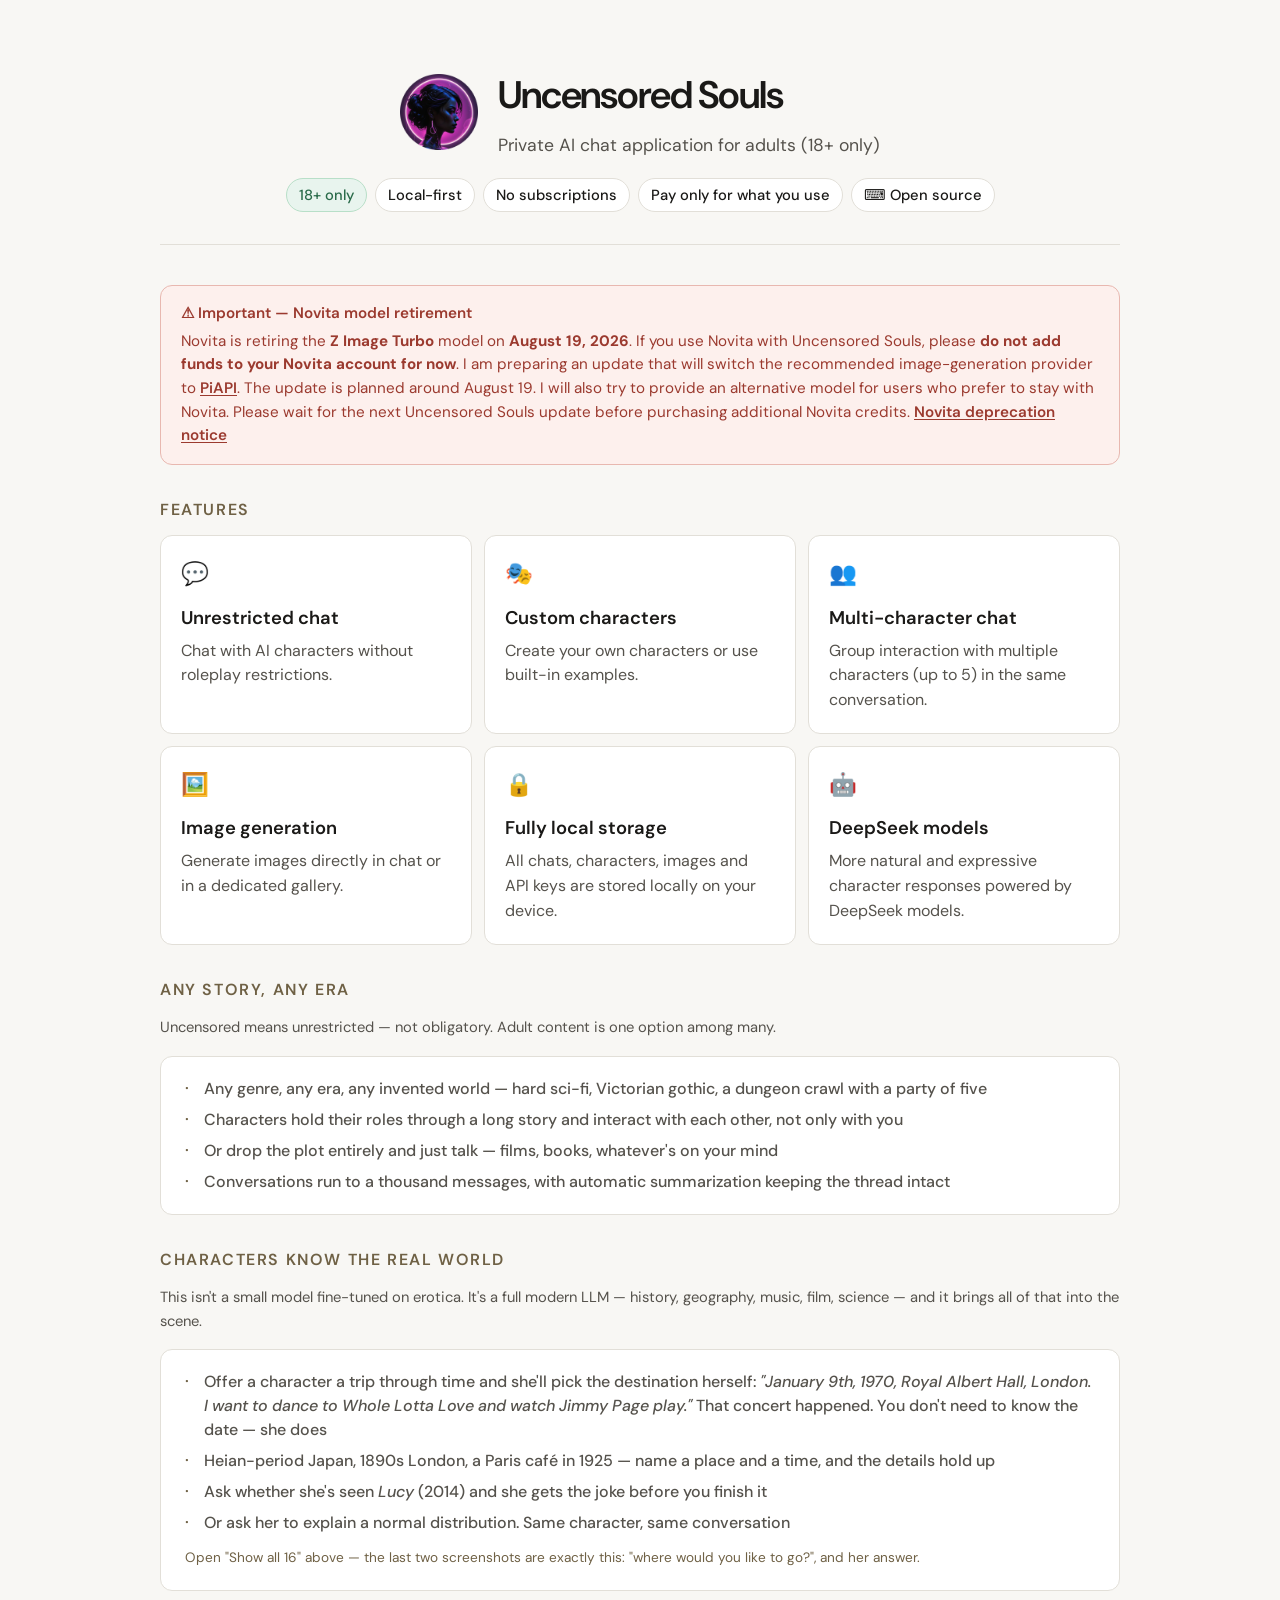
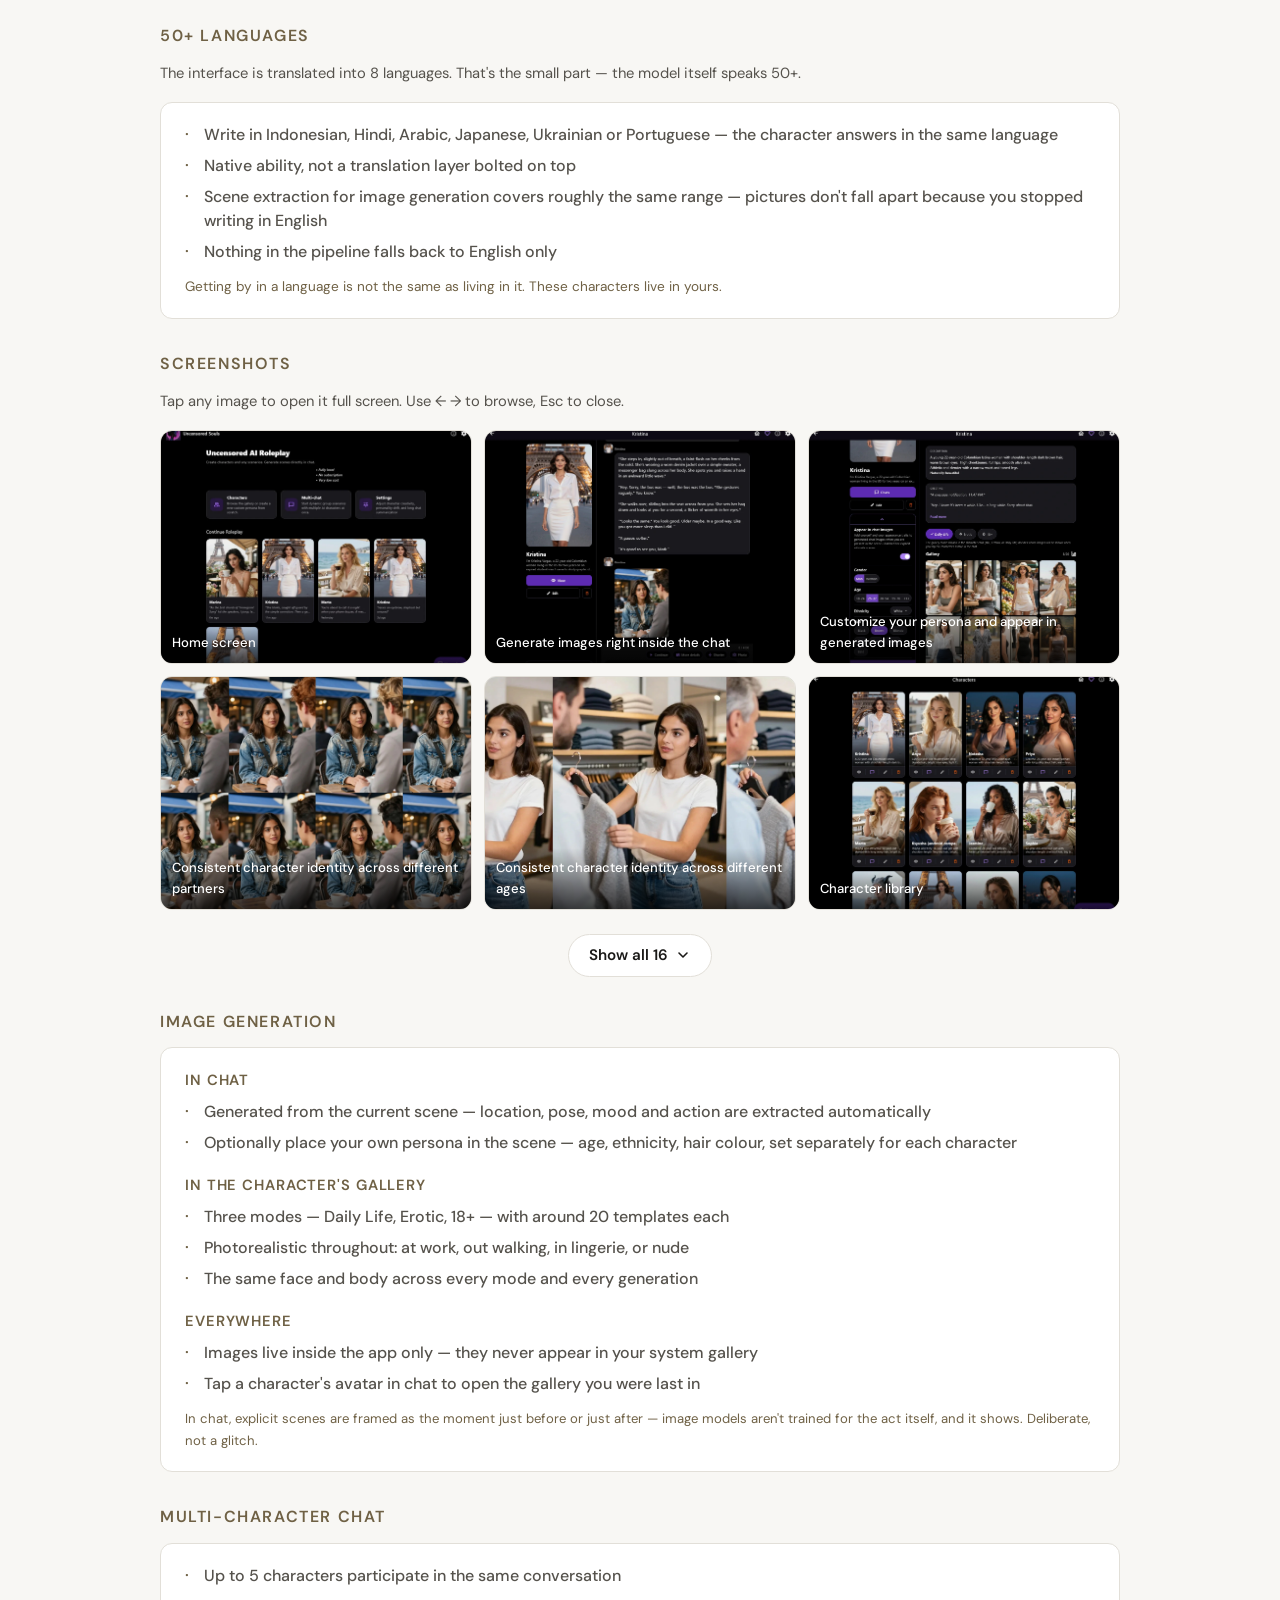
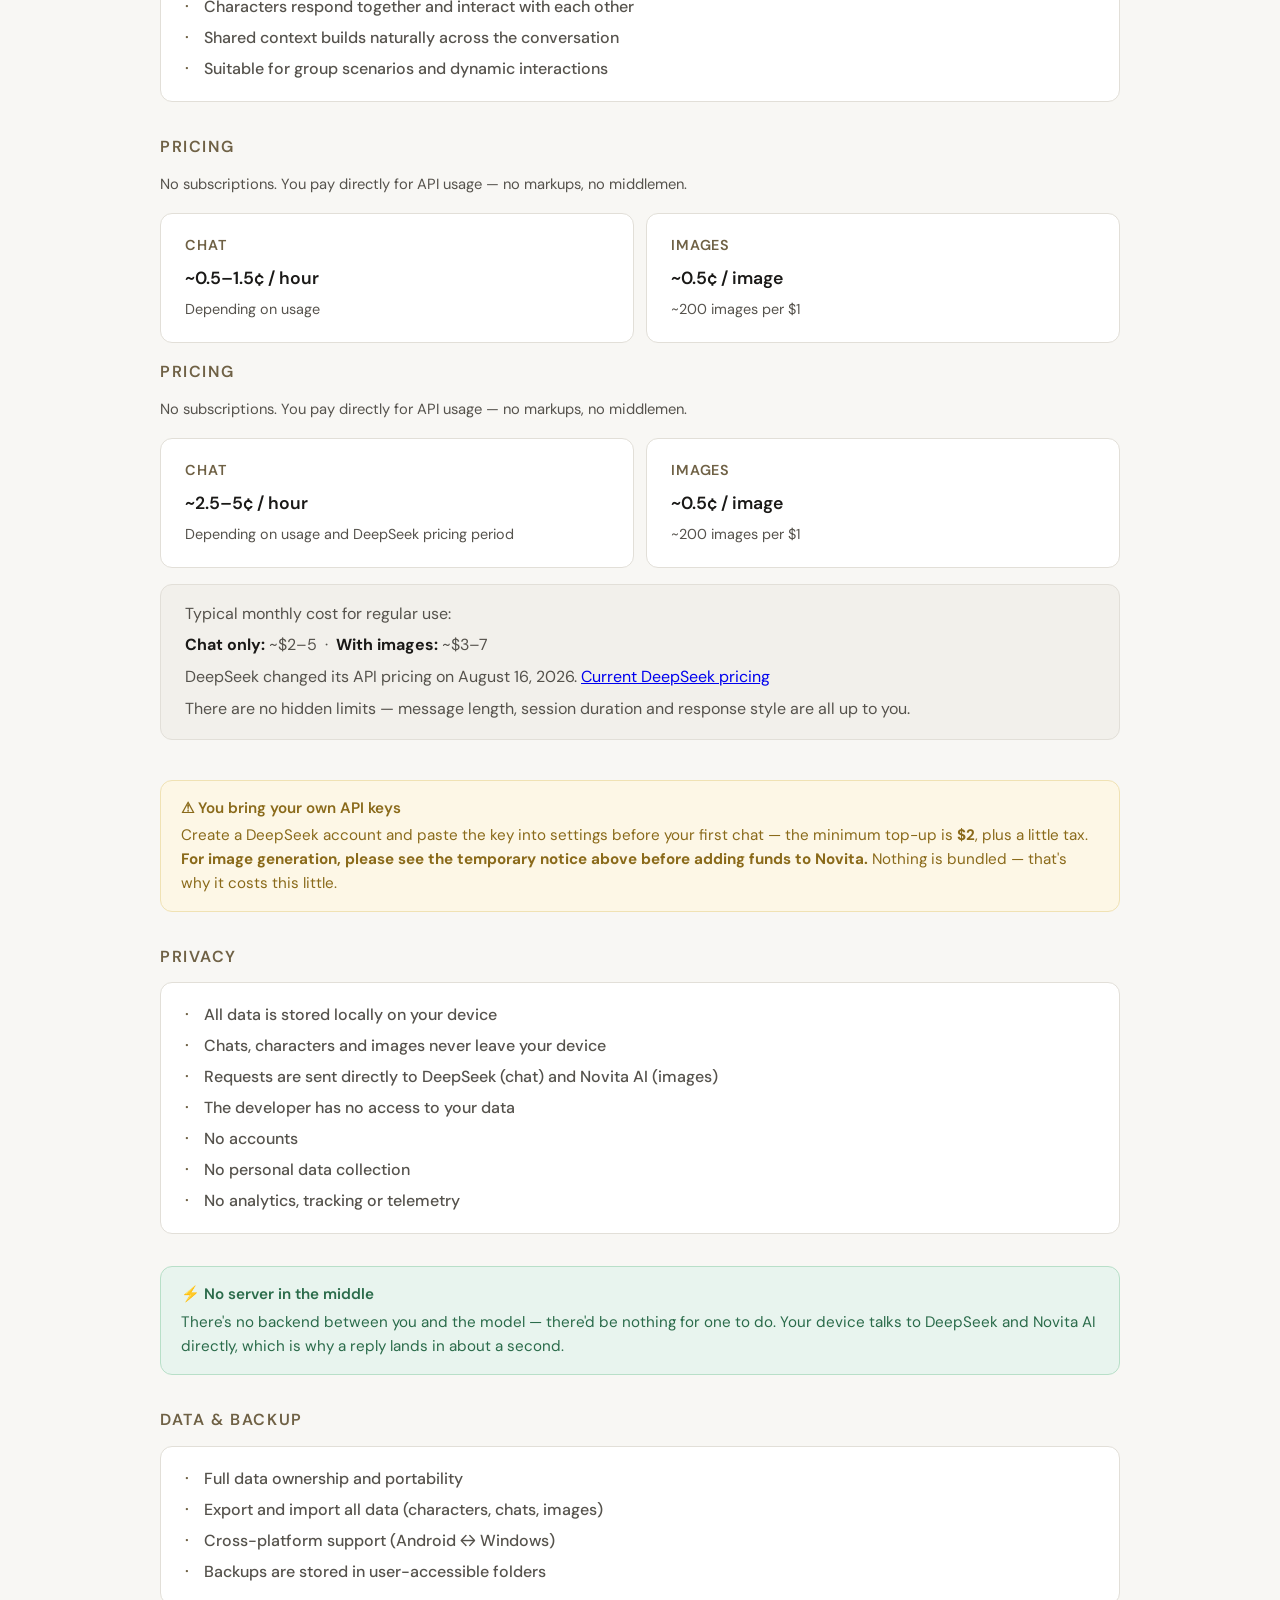
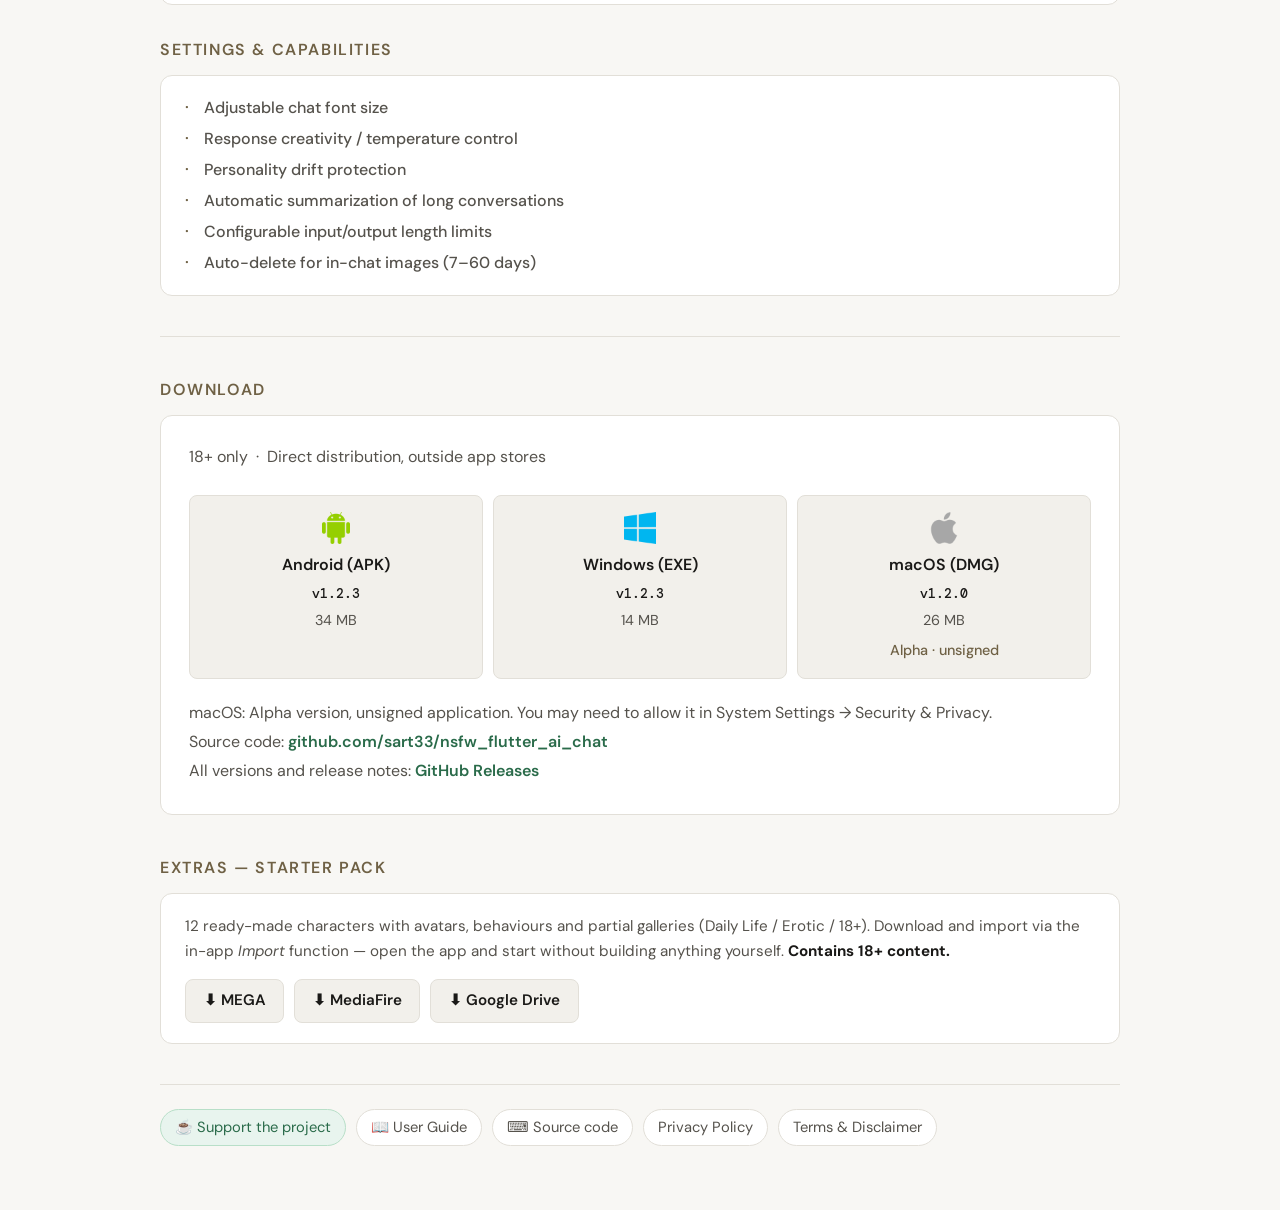
==== index.html @ 1177c97f "Revise pricing section in index.html Updated pricing information and added new pricing details for C" ====
<!DOCTYPE html>
<html lang="en">
<head>
<meta charset="UTF-8">
<meta name="viewport" content="width=device-width, initial-scale=1.0">
<title>Uncensored Souls</title>
<meta name="description" content="Private, local-first AI character chat for adults (18+). Pay only for API usage — no subscriptions.">
<!-- Link/social preview — uses the mini banner -->
<meta property="og:title" content="Uncensored Souls">
<meta name="description" content="Private, local-first AI character chat for adults (18+). Any genre, any era, 50+ languages. Pay only for API usage — no subscriptions.">
<meta property="og:description" content="Private AI character chat for adults (18+). Any genre, any era, 50+ languages. Local-first, no subscriptions — you pay only for what you use.">
<meta property="og:type" content="website">
<meta property="og:url" content="https://sart33.github.io/uncensored-souls/">
<meta property="og:image" content="https://sart33.github.io/uncensored-souls/assets/banner_mini.png">
<meta name="twitter:card" content="summary_large_image">
<meta name="twitter:image" content="https://sart33.github.io/uncensored-souls/assets/banner_mini.png">
 <!-- Favicon -->
<link rel="icon" type="image/x-icon" href="/assets/favicon.ico">
<link rel="icon" type="image/png" sizes="32x32" href="/uncensored-souls/assets/favicon-32x32.png">
<link rel="icon" type="image/png" sizes="16x16" href="/uncensored-souls/assets/favicon-16x16.png">

<!-- Для мобильных устройств -->
<link rel="apple-touch-icon" sizes="180x180" href="/assets/apple-touch-icon.png">
<link rel="icon" type="image/png" sizes="192x192" href="/uncensored-souls/assets/favicon-192x192.png">
<link rel="icon" type="image/png" sizes="512x512" href="/uncensored-souls/assets/favicon-512x512.png">

<!-- Web Manifest -->
<link rel="manifest" href="/uncensored-souls/assets/site.webmanifest">
<link rel="preconnect" href="https://fonts.googleapis.com">
<link href="https://fonts.googleapis.com/css2?family=DM+Sans:wght@400;500;600&family=DM+Mono:wght@400;500&display=swap" rel="stylesheet">
<style>
  *, *::before, *::after { box-sizing: border-box; margin: 0; padding: 0; }

  :root {
    --bg: #f8f7f4;
    --surface: #ffffff;
    --surface-alt: #f2f0eb;
    --border: #e2dfd8;
    --border-strong: #c8c4bb;
    --text: #1a1917;
    --text-muted: #55524c;
    --text-faint: #6f6145;
    --accent: #2a6b4a;
    --accent-light: #e8f4ee;
    --accent-border: #b8dfc8;
    --radius: 12px;
    --radius-sm: 8px;
    --radius-xs: 6px;
    --warn: #8a6a1a;
    --warn-light: #fdf7e6;
    --warn-border: #f0e2b4;
    --alert: #9b3a2f;
    --alert-light: #fdf0ed;
    --alert-border: #e8b8b0;
  }

  body {
    font-family: 'DM Sans', sans-serif;
    background: var(--bg);
    color: var(--text);
    line-height: 1.65;
    padding: 2rem 1rem 4rem;
    font-size: 16px;
  }

  @media (min-width: 641px) { body { font-size: 17px; } }

  .page { max-width: 960px; margin: 0 auto; }

  /* Header — logo on the left, text beside it */
.header { text-align: center; padding: 2rem 0; border-bottom: 1px solid var(--border); margin-bottom: 2.5rem; }
.header-top { display: inline-flex; align-items: center; gap: 1.25rem; text-align: left; }
.header .logo { width: 78px; height: auto; display: block; flex: 0 0 auto; }
.header h1 { font-size: 2.4rem; font-weight: 600; letter-spacing: -0.03em; margin-bottom: 0.25rem; }
.header .tagline { color: var(--text-muted); font-size: 1.1rem; margin-bottom: 0; }
.badge-row { display: flex; justify-content: center; gap: 8px; flex-wrap: wrap; margin-top: 1.1rem; }
  .badge {
    background: var(--surface);
    display: inline-flex; align-items: center; gap: 5px;
    border: 1px solid var(--border);
    border-radius: 100px; padding: 4px 12px;
    font-size: 0.92rem; font-weight: 500;
    text-decoration: none; color: inherit;
    transition: border-color 0.15s, background 0.15s, color 0.15s;
  }
  .badge.accent { border-color: var(--accent-border); background: var(--accent-light); color: var(--accent); }
  a.badge:hover { border-color: var(--accent-border); background: var(--accent-light); color: var(--accent); }

  /* Section label */
  .section-title {
    font-size: 1rem; font-weight: 600; letter-spacing: 0.1em;
    text-transform: uppercase; color: var(--text-faint); margin-bottom: 0.75rem;
  }

  .divider { border: none; border-top: 1px solid var(--border); margin: 2.5rem 0; }

  /* Feature grid */
  .feature-grid { display: grid; grid-template-columns: repeat(3, 1fr); gap: 12px; margin-bottom: 2rem; }

  .feature-card { background: var(--surface); border: 1px solid var(--border); border-radius: var(--radius); padding: 1.25rem; }
  .feature-card .icon { font-size: 1.4rem; margin-bottom: 0.6rem; display: block; }
  .feature-card h3 { font-size: 1.15rem; font-weight: 600; margin-bottom: 0.35rem; }
  .feature-card p { font-size: 1rem; color: var(--text-muted); line-height: 1.55; }

  /* ── added: Screenshot gallery (tiles) ── */
  .gallery-hint { font-size: 0.92rem; color: var(--text-muted); margin-bottom: 1rem; }
  .gallery-grid { display: grid; grid-template-columns: repeat(3, 1fr); gap: 12px; margin-bottom: 2rem; }
  .gallery-tile {
    position: relative;
    width: 100%;
    aspect-ratio: 4 / 3;
    padding: 0;
    font: inherit;
    border: 1px solid var(--border);
    border-radius: var(--radius);
    overflow: hidden;
    background: var(--surface-alt);
    cursor: pointer;
    transition: border-color 0.15s, box-shadow 0.15s;
  }
  .gallery-tile:hover { border-color: var(--accent-border); box-shadow: 0 3px 14px rgba(0,0,0,0.06); }
  .gallery-tile:focus-visible { outline: 2px solid var(--accent); outline-offset: 2px; }
  .gallery-tile img { width: 100%; height: 100%; object-fit: cover; display: block; transition: transform 0.35s ease; }
  .gallery-tile:hover img { transform: scale(1.04); }
  .gallery-tile .gt-caption {
    position: absolute; left: 0; right: 0; bottom: 0;
    padding: 0.55rem 0.7rem;
    font-size: 0.82rem; font-weight: 500; text-align: left; color: #fff;
    background: linear-gradient(to top, rgba(0,0,0,0.72), rgba(0,0,0,0));
    pointer-events: none;
  }
  /* Hidden tiles (beyond the first 6, until expanded) */
  .gallery-tile.gt-hidden { display: none; }
  /* Placeholder shown until you drop a real file in (or if a file is missing) */
  .gallery-tile.gt-missing { border-style: dashed; }

  /* Show more / show less */
  .gallery-more { display: flex; justify-content: center; margin: -0.5rem 0 2rem; }
  .gallery-more button {
    display: inline-flex; align-items: center; gap: 7px;
    background: var(--surface); border: 1px solid var(--border);
    border-radius: 100px; padding: 0.5rem 1.25rem;
    font: inherit; font-size: 0.95rem; font-weight: 600; color: var(--text);
    cursor: pointer; transition: border-color 0.15s, background 0.15s, color 0.15s;
  }
  .gallery-more button:hover { border-color: var(--accent-border); background: var(--accent-light); color: var(--accent); }
  .gallery-more button:focus-visible { outline: 2px solid var(--accent); outline-offset: 2px; }
  .gallery-more .chev { width: 16px; height: 16px; display: block; transition: transform 0.2s; }
  .gallery-more button[aria-expanded="true"] .chev { transform: rotate(180deg); }
  .gallery-tile .gt-fallback {
    position: absolute; inset: 0;
    display: none;
    flex-direction: column; align-items: center; justify-content: center;
    gap: 0.4rem; padding: 1rem; text-align: center;
  }
  .gallery-tile .gt-f-icon { font-size: 1.6rem; opacity: 0.45; }
  .gallery-tile .gt-f-name { font-family: 'DM Mono', monospace; font-size: 0.78rem; color: var(--text-faint); word-break: break-all; }

  /* ── added: Lightbox (full-screen popup) ── */
  .lightbox {
    position: fixed; inset: 0; z-index: 1000;
    display: none; align-items: center; justify-content: center;
    background: rgba(20,19,17,0.93);
    padding: 2.5rem 1rem;
  }
  .lightbox.open { display: flex; }
  .lightbox-figure { margin: 0; max-width: 100vw; max-height: 100%; display: flex; flex-direction: column; align-items: center; gap: 0.5rem; }
  .lightbox-img { max-width: 100%; max-height: calc(100vh - 5.4rem); object-fit: contain; border-radius: var(--radius-sm); background: #000; }
  .lightbox-caption { color: rgba(255,255,255,0.92); font-size: 1.05rem; font-weight: 500; text-align: center; max-width: 62ch; padding: 0 0.5rem; }
  .lb-btn {
   position: absolute;
   background: none;
   border: none;
   color: #ffffffa3;
   ff8c;
   width: 34px;
   height: 34px;
   border-radius: 50%;
   font-size: 2.3rem;
   line-height: 1;
   cursor: pointer;
   display: flex;
   align-items: center;
   justify-content: center;
   transition: background 0.15s;
  }
  .lb-btn:hover { color: #fff }
  .lb-btn:focus-visible { color: #fff  }
  .lb-close { top: 1rem; right: 1rem; }
  .lb-prev { left: 1rem; top: 50%; transform: translateY(-50%); }
  .lb-next { right: 1rem; top: 50%; transform: translateY(-50%); }
  .lb-counter { position: absolute; top: 1.35rem; left: 1.35rem; color: rgba(255,255,255,0.7); font-family: 'DM Mono', monospace; font-size: 0.85rem; }

  .lb-close { top: 1rem; right: 1rem; }
  .lb-prev { left: 1rem; top: 50%; transform: translateY(-50%); }
  .lb-next { right: 1rem; top: 50%; transform: translateY(-50%); }
  .lb-counter { position: absolute; top: 1.35rem; left: 1.35rem; color: rgba(255,255,255,0.7); font-family: 'DM Mono', monospace; font-size: 0.85rem; }

  /* Pricing */
  .pricing-grid { display: grid; grid-template-columns: repeat(2, 1fr); gap: 12px; margin-bottom: 1rem; }

  .pricing-card { background: var(--surface); border: 1px solid var(--border); border-radius: var(--radius); padding: 1.25rem 1.5rem; }
  .pricing-card .price-label { font-size: 0.9rem; font-weight: 600; letter-spacing: 0.06em; text-transform: uppercase; color: var(--text-faint); margin-bottom: 0.4rem; }
  .pricing-card .price-value { font-size: 1.1rem; font-weight: 600; margin-bottom: 0.35rem; }
  .pricing-card .price-note { font-size: 0.9rem; color: var(--text-muted); }

  .pricing-summary { background: var(--surface-alt); border: 1px solid var(--border); border-radius: var(--radius); padding: 1rem 1.5rem; margin-bottom: 2.5rem; }
  .pricing-summary p { font-size: 1rem; color: var(--text-muted); margin-bottom: 4px; }
  .pricing-summary p:last-child { margin-bottom: 0; }
  .pricing-summary strong { color: var(--text); }

  /* Info cards */
  .info-card { background: var(--surface); border: 1px solid var(--border); border-radius: var(--radius); padding: 1.25rem 1.5rem; margin-bottom: 2rem; }
  .info-list { list-style: none; display: flex; flex-direction: column; gap: 7px; }
  .info-list li { font-size: 1rem; color: var(--text-muted); padding-left: 1.2rem; position: relative; line-height: 1.5; font-weight: 500; }
  .info-list li::before { content: '·'; position: absolute; left: 0; color: var(--text-faint); font-size: 1.1rem; line-height: 1.35; }

  /* ── added: Starter Pack download pills ── */
  .pack-links { display: flex; gap: 10px; flex-wrap: wrap; }
  .pack-btn {
    display: inline-flex; align-items: center; gap: 6px;
    background: var(--surface-alt); border: 1px solid var(--border);
    border-radius: var(--radius-sm); padding: 0.55rem 1.1rem;
    font-size: 0.95rem; font-weight: 600; text-decoration: none; color: var(--text);
    transition: border-color 0.15s, background 0.15s, color 0.15s;
  }
  .pack-btn:hover { border-color: var(--accent-border); background: var(--accent-light); color: var(--accent); }

  /* Download */
  .download-section { background: var(--surface); border: 1px solid var(--border); border-radius: var(--radius); padding: 1.75rem; margin-bottom: 1rem; }
  .download-title { font-size: 1.2rem; font-weight: 600; margin-bottom: 0.25rem; }
  .download-sub { font-size: 1rem; color: var(--text-muted); margin-bottom: 1.5rem; }

  .download-buttons { display: grid; grid-template-columns: repeat(3, 1fr); gap: 10px; margin-bottom: 1.25rem; }

  .dl-btn {
    display: flex; flex-direction: column; align-items: center; text-align: center;
    padding: 1rem 0.75rem; background: var(--surface-alt); border: 1px solid var(--border);
    border-radius: var(--radius-sm); text-decoration: none; color: var(--text);
    transition: border-color 0.15s, background 0.15s; gap: 4px;
  }
  .dl-btn:hover { border-color: var(--accent-border); background: var(--accent-light); }
  .dl-btn .dl-icon { width: 2rem; margin-bottom: 4px; }
  .dl-btn .dl-platform { font-size: 1rem; font-weight: 600; }
  .dl-btn .dl-size { font-size: 0.9rem; color: var(--text-muted); }
  .dl-btn .dl-note { font-size: 0.9rem; color: var(--text-faint); margin-top: 2px; font-weight: 500; }
  .dl-btn .dl-version { font-size: 0.82rem; font-family: 'DM Mono', monospace; font-weight: 500; color: var(--text); margin-top: 1px; }

  .download-meta { font-size: 1rem; color: var(--text-muted); line-height: 1.8; }
  .download-meta a { color: var(--accent); text-decoration: none; font-weight: 600; }
  .download-meta a:hover { text-decoration: underline; }

  /* Footer */
  .footer-links { display: flex; gap: 10px; flex-wrap: wrap; margin-top: 2.5rem; padding-top: 1.5rem; border-top: 1px solid var(--border); }
  .footer-pill {
    display: inline-flex; align-items: center; gap: 5px;
    background: var(--surface); border: 1px solid var(--border);
    border-radius: 100px; padding: 5px 14px; font-size: 0.92rem;
    text-decoration: none; color: var(--text-muted); transition: border-color 0.15s, color 0.15s;
  }
  .footer-pill:hover { border-color: var(--border-strong); color: var(--text); }
  .footer-pill.primary { border-color: var(--accent-border); background: var(--accent-light); color: var(--accent); }
  /* ── added: sub-headings inside info cards ── */
  .info-card h4 {
    font-size: 0.92rem; font-weight: 600; letter-spacing: 0.06em;
    text-transform: uppercase; color: var(--text-faint);
    margin-bottom: 0.5rem;
  }
  .info-card .info-list + h4 { margin-top: 1.1rem; }
  /* ── 640px and below: mobile/tablet sizes, 2-col grids ── */
  @media (max-width: 640px) {
    .header { padding: 0.5rem 0 1.75rem; }
.header-top { flex-direction: column; gap: 0.6rem; text-align: center; }
.header .logo { width: 58px; }
.header h1 { font-size: 1.9rem; }
.header .tagline { font-size: 0.9rem; margin-bottom: 0; }
.badge-row { margin-top: 0.9rem; }
    .section-title { font-size: 0.8rem; }
    .feature-grid { grid-template-columns: repeat(2, 1fr); }
    .feature-card h3 { font-size: 0.92rem; }
    .feature-card p { font-size: 0.82rem; line-height: 1.55; }
    .gallery-grid { grid-template-columns: repeat(2, 1fr); }
    .gallery-hint { font-size: 0.82rem; }
    .lb-prev { left: 0.4rem; }
    .lb-next { right: 0.4rem; }
    .lb-btn { width: 28px; height: 28px; font-size: 1.3rem; }
    .pricing-grid { grid-template-columns: repeat(2, 1fr); }
    .pricing-card { padding: 1.1rem; }
    .pricing-summary { padding: 1.1rem; }
    .pricing-summary p { font-size: 0.87rem; }
    .info-card { padding: 1.1rem; }
    .info-card h4 { font-size: 0.75rem; }
    .info-list li { font-size: 0.85rem; padding-left: 0.7rem; }
    .pack-btn { font-size: 0.85rem; padding: 0.5rem 0.9rem; }
    .download-section { padding: 1.1rem; }
    .download-title { font-size: 1.1rem; }
    .download-sub { font-size: 0.85rem; }
    .download-buttons { grid-template-columns: repeat(3, 1fr); gap: 1.1rem; }
    .dl-btn .dl-platform { font-size: 0.88rem; }
    .dl-btn .dl-size { font-size: 0.75rem; }
    .dl-btn .dl-note { font-size: 0.7rem; }
    .dl-btn .dl-version { font-size: 0.68rem; }
    .download-meta { font-size: 0.8rem; }
    .footer-pill { font-size: 0.68rem; }
    .pricing-card .price-value { font-size: 0.9rem; }
    .pricing-card .price-label { font-size: 0.72rem; }
    .pricing-card .price-note { font-size: 0.8rem; }
  }

  /* ── 480px and below: single column everything ── */
  @media (max-width: 480px) {
    .feature-grid { grid-template-columns: 1fr; }
    .gallery-grid { grid-template-columns: 1fr; }
    .pricing-grid { grid-template-columns: 1fr; }
    .download-buttons { grid-template-columns: 1fr; }
  }

  /* ── respect reduced motion ── */
  @media (prefers-reduced-motion: reduce) {
    .gallery-tile, .gallery-tile img, .lb-btn, .dl-btn, .footer-pill, .pack-btn, .badge { transition: none !important; }
    .gallery-tile:hover img { transform: none; }
  }
 /* ── added: callouts ── */
  .callout {
    border: 1px solid; border-radius: var(--radius);
    padding: 1rem 1.25rem; margin-bottom: 2rem;
    font-size: 0.95rem; line-height: 1.55;
  }
  .callout .callout-title { font-weight: 600; margin-bottom: 0.25rem; }
  .callout p { margin: 0; }
  .callout.green { background: var(--accent-light); border-color: var(--accent-border); color: var(--accent); }
  .callout.amber { background: var(--warn-light); border-color: var(--warn-border); color: var(--warn); }
  .callout strong { color: inherit; }
 .callout.red {
  background: var(--alert-light);
  border-color: var(--alert-border);
  color: var(--alert);
}

.callout.red a {
  color: inherit;
  font-weight: 600;
  text-decoration: underline;
  text-underline-offset: 2px;
}
  @media (max-width: 640px) {
    .callout { padding: 0.9rem 1rem; font-size: 0.85rem; }
  }
</style>
</head>
<body>
<div class="page">

  <div class="header">
  <div class="header-top">
    <img class="logo" src="assets/logo.png" alt="Uncensored Souls logo">
    <div class="header-text">
      <h1>Uncensored Souls</h1>
      <p class="tagline">Private AI chat application for adults (18+ only)</p>
    </div>
  </div>
  <div class="badge-row">
    <span class="badge accent">18+ only</span>
    <span class="badge">Local-first</span>
    <span class="badge">No subscriptions</span>
    <span class="badge">Pay only for what you use</span>
    <a class="badge" href="https://github.com/sart33/nsfw_flutter_ai_chat">⌨ Open source</a>
  </div>
</div>

<div class="callout red">
  <div class="callout-title">⚠ Important — Novita model retirement</div>
  <p>
    Novita is retiring the <strong>Z Image Turbo</strong> model on
    <strong>August 19, 2026</strong>.
    If you use Novita with Uncensored Souls, please <strong>do not add funds
    to your Novita account for now</strong>.
    I am preparing an update that will switch the recommended
    image-generation provider to
    <a href="https://piapi.ai/" target="_blank" rel="noopener noreferrer">PiAPI</a>.
    The update is planned around August 19. I will also try to provide an
    alternative model for users who prefer to stay with Novita.
    Please wait for the next Uncensored Souls update before purchasing
    additional Novita credits.
    <a href="https://novita.ai/docs/changelog/03-08-26"
       target="_blank" rel="noopener noreferrer">Novita deprecation notice</a>
  </p>
</div>
  <div class="section-title">Features</div>
  <div class="feature-grid">
    <div class="feature-card">
      <span class="icon">💬</span>
      <h3>Unrestricted chat</h3>
      <p>Chat with AI characters without roleplay restrictions.</p>
    </div>
    <div class="feature-card">
      <span class="icon">🎭</span>
      <h3>Custom characters</h3>
      <p>Create your own characters or use built-in examples.</p>
    </div>
    <div class="feature-card">
      <span class="icon">👥</span>
      <h3>Multi-character chat</h3>
      <p>Group interaction with multiple characters (up to 5) in the same conversation.</p>
    </div>
    <div class="feature-card">
      <span class="icon">🖼️</span>
      <h3>Image generation</h3>
      <p>Generate images directly in chat or in a dedicated gallery.</p>
    </div>
    <div class="feature-card">
      <span class="icon">🔒</span>
      <h3>Fully local storage</h3>
      <p>All chats, characters, images and API keys are stored locally on your device.</p>
    </div>
    <div class="feature-card">
      <span class="icon">🤖</span>
      <h3>DeepSeek models</h3>
      <p>More natural and expressive character responses powered by DeepSeek models.</p>
    </div>
  </div>
<div class="section-title">Any Story, Any Era</div>
  <p style="font-size:0.92rem;color:var(--text-muted);margin-bottom:1rem;">Uncensored means unrestricted — not obligatory. Adult content is one option among many.</p>
  <div class="info-card">
    <ul class="info-list">
      <li>Any genre, any era, any invented world — hard sci-fi, Victorian gothic, a dungeon crawl with a party of five</li>
      <li>Characters hold their roles through a long story and interact with each other, not only with you</li>
      <li>Or drop the plot entirely and just talk — films, books, whatever's on your mind</li>
      <li>Conversations run to a thousand messages, with automatic summarization keeping the thread intact</li>
    </ul>
  </div>

 <div class="section-title" style="margin-top:1.5rem;">Characters Know the Real World</div>
  <p style="font-size:0.92rem;color:var(--text-muted);margin-bottom:1rem;">This isn't a small model fine-tuned on erotica. It's a full modern LLM — history, geography, music, film, science — and it brings all of that into the scene.</p>
  <div class="info-card">
    <ul class="info-list">
      <li>Offer a character a trip through time and she'll pick the destination herself: <em>"January 9th, 1970, Royal Albert Hall, London. I want to dance to Whole Lotta Love and watch Jimmy Page play."</em> That concert happened. You don't need to know the date — she does</li>
      <li>Heian-period Japan, 1890s London, a Paris café in 1925 — name a place and a time, and the details hold up</li>
      <li>Ask whether she's seen <em>Lucy</em> (2014) and she gets the joke before you finish it</li>
      <li>Or ask her to explain a normal distribution. Same character, same conversation</li>
    </ul>
        <p style="font-size:0.85rem;color:var(--text-faint);margin-top:0.75rem;">Open "Show all 16" above — the last two screenshots are exactly this: "where would you like to go?", and her answer.</p>
  </div>
 <div class="section-title" style="margin-top:1.5rem;">50+ Languages</div>
  <p style="font-size:0.92rem;color:var(--text-muted);margin-bottom:1rem;">The interface is translated into 8 languages. That's the small part — the model itself speaks 50+.</p>
  <div class="info-card">
    <ul class="info-list">
      <li>Write in Indonesian, Hindi, Arabic, Japanese, Ukrainian or Portuguese — the character answers in the same language</li>
      <li>Native ability, not a translation layer bolted on top</li>
      <li>Scene extraction for image generation covers roughly the same range — pictures don't fall apart because you stopped writing in English</li>
      <li>Nothing in the pipeline falls back to English only</li>
    </ul>
    <p style="font-size:0.85rem;color:var(--text-faint);margin-top:0.75rem;">Getting by in a language is not the same as living in it. These characters live in yours.</p>
  </div>
  <!-- ── added: Screenshot gallery ── -->
  <div class="section-title">Screenshots</div>
  <p class="gallery-hint">Tap any image to open it full screen. Use ← → to browse, Esc to close.</p>
  <div class="gallery-grid" id="galleryGrid"></div>
  <div class="gallery-more" id="galleryMore" hidden>
    <button type="button" id="galleryToggle" aria-expanded="false" aria-controls="galleryGrid">
      <span class="more-label"></span><svg class="chev" width="16" height="16" viewBox="0 0 24 24" fill="none" aria-hidden="true"><path d="M6 9l6 6 6-6" stroke="currentColor" stroke-width="2.4" stroke-linecap="round" stroke-linejoin="round"/></svg>
    </button>
  </div>

  <div class="section-title">Image Generation</div>
  <div class="info-card">
    <h4>In chat</h4>
    <ul class="info-list">
      <li>Generated from the current scene — location, pose, mood and action are extracted automatically</li>
      <li>Optionally place your own persona in the scene — age, ethnicity, hair colour, set separately for each character</li>
    </ul>
    <h4>In the character's gallery</h4>
    <ul class="info-list">
      <li>Three modes — Daily Life, Erotic, 18+ — with around 20 templates each</li>
      <li>Photorealistic throughout: at work, out walking, in lingerie, or nude</li>
      <li>The same face and body across every mode and every generation</li>
    </ul>
    <h4>Everywhere</h4>
    <ul class="info-list">
      <li>Images live inside the app only — they never appear in your system gallery</li>
      <li>Tap a character's avatar in chat to open the gallery you were last in</li>
    </ul>
        <p style="font-size:0.82rem;color:var(--text-faint);margin-top:0.75rem;">In chat, explicit scenes are framed as the moment just before or just after — image models aren't trained for the act itself, and it shows. Deliberate, not a glitch.</p>
  </div>
   <div class="section-title">Multi-Character Chat</div>
  <div class="info-card">
    <ul class="info-list">
      <li>Up to 5 characters participate in the same conversation</li>
      <li>Characters respond together and interact with each other</li>
      <li>Shared context builds naturally across the conversation</li>
      <li>Suitable for group scenarios and dynamic interactions</li>
    </ul>
  </div>

  <div class="section-title">Pricing</div>
  <p style="font-size:0.92rem;color:var(--text-muted);margin-bottom:1rem;">No subscriptions. You pay directly for API usage — no markups, no middlemen.</p>
  <div class="pricing-grid">
    <div class="pricing-card">
      <div class="price-label">Chat</div>
      <div class="price-value">~0.5–1.5¢ / hour</div>
      <div class="price-note">Depending on usage</div>
    </div>
    <div class="pricing-card">
      <div class="price-label">Images</div>
      <div class="price-value">~0.5¢ / image</div>
      <div class="price-note">~200 images per $1</div>
    </div>
  </div>
<div class="section-title">Pricing</div> 
<p style="font-size:0.92rem;color:var(--text-muted);margin-bottom:1rem;">
  No subscriptions. You pay directly for API usage — no markups, no middlemen.
</p> 

<div class="pricing-grid"> 
  <div class="pricing-card"> 
    <div class="price-label">Chat</div> 
    <div class="price-value">~2.5–5¢ / hour</div> 
    <div class="price-note">Depending on usage and DeepSeek pricing period</div> 
  </div> 

  <div class="pricing-card"> 
    <div class="price-label">Images</div> 
    <div class="price-value">~0.5¢ / image</div> 
    <div class="price-note">~200 images per $1</div> 
  </div> 
</div> 

<div class="pricing-summary"> 
  <p>Typical monthly cost for regular use:</p> 
  <p>
    <strong>Chat only:</strong> ~$2–5
    &nbsp;·&nbsp;
    <strong>With images:</strong> ~$3–7
  </p>

  <p style="margin-top:6px;">
    DeepSeek changed its API pricing on August 16, 2026.
    <a href="https://api-docs.deepseek.com/quick_start/pricing" target="_blank" rel="noopener noreferrer">
      Current DeepSeek pricing
    </a>
  </p>

  <p style="margin-top:6px;">
    There are no hidden limits — message length, session duration and response style are all up to you.
  </p> 
</div>

 <div class="callout amber">
    <div class="callout-title">⚠ You bring your own API keys</div>
<p>
  Create a DeepSeek account and paste the key into settings before your first
  chat — the minimum top-up is <strong>$2</strong>, plus a little tax.
  <strong>For image generation, please see the temporary notice above before
  adding funds to Novita.</strong>
  Nothing is bundled — that's why it costs this little.
</p>  </div>

  <div class="section-title">Privacy</div>
  <div class="info-card">
    <ul class="info-list">
      <li>All data is stored locally on your device</li>
      <li>Chats, characters and images never leave your device</li>
      <li>Requests are sent directly to DeepSeek (chat) and Novita AI (images)</li>
      <li>The developer has no access to your data</li>
      <li>No accounts</li>
      <li>No personal data collection</li>
      <li>No analytics, tracking or telemetry</li>
    </ul>
  </div>

 <div class="callout green">
    <div class="callout-title">⚡ No server in the middle</div>
    <p>There's no backend between you and the model — there'd be nothing for one to do. Your device talks to DeepSeek and Novita AI directly, which is why a reply lands in about a second.</p>
  </div>

  <div class="section-title" style="margin-top:1.5rem;">Data & Backup</div>
  <div class="info-card">
    <ul class="info-list">
      <li>Full data ownership and portability</li>
      <li>Export and import all data (characters, chats, images)</li>
      <li>Cross-platform support (Android ↔ Windows)</li>
      <li>Backups are stored in user-accessible folders</li>
    </ul>
  </div>

  <div class="section-title" style="margin-top:1.5rem;">Settings & Capabilities</div>
  <div class="info-card">
    <ul class="info-list">
      <li>Adjustable chat font size</li>
      <li>Response creativity / temperature control</li>
      <li>Personality drift protection</li>
      <li>Automatic summarization of long conversations</li>
      <li>Configurable input/output length limits</li>
      <li>Auto-delete for in-chat images (7–60 days)</li>
    </ul>
  </div>

  <hr class="divider">

  <div class="section-title">Download</div>
  <div class="download-section">
    <div class="download-sub">18+ only &nbsp;·&nbsp; Direct distribution, outside app stores</div>
  <div class="download-buttons">
    <a class="dl-btn" href="https://github.com/sart33/uncensored-souls/releases/download/v1.2.3/UncensoredSouls-1.2.3.apk">
      <img src="assets/android_icon.png" alt="Android" class="dl-icon">
      <span class="dl-platform">Android (APK)</span>
      <span class="dl-version">v1.2.3</span>
      <span class="dl-size">34 MB</span>
    </a>
    <a class="dl-btn" href="https://github.com/sart33/uncensored-souls/releases/download/v1.2.3/UncensoredSouls-1.2.3-setup.exe">
      <img src="assets/windows_icon.png" alt="Windows" class="dl-icon">
      <span class="dl-platform">Windows (EXE)</span>
      <span class="dl-version">v1.2.3</span>
      <span class="dl-size">14 MB</span>
    </a>
    <a class="dl-btn" href="https://github.com/sart33/uncensored-souls/releases/download/v1.2.0/UncensoredSouls-1.2.0.dmg">
      <img src="assets/apple_icon.png" alt="macOS" class="dl-icon">
      <span class="dl-platform">macOS (DMG)</span>
      <span class="dl-version">v1.2.0</span>
      <span class="dl-size">26 MB</span>
      <span class="dl-note">Alpha · unsigned</span>
    </a>
  </div>
  <div class="download-meta">
    macOS: Alpha version, unsigned application. You may need to allow it in System Settings → Security &amp; Privacy.<br>
    Source code: <a href="https://github.com/sart33/nsfw_flutter_ai_chat">github.com/sart33/nsfw_flutter_ai_chat</a><br>
    All versions and release notes: <a href="https://github.com/sart33/uncensored-souls/releases">GitHub Releases</a>
  </div>
</div>

  <!-- ── added: Starter Pack (Extras) ── -->
  <div class="section-title" style="margin-top:2.5rem;">Extras — Starter Pack</div>
  <div class="info-card">
    <p style="font-size:0.95rem;color:var(--text-muted);margin-bottom:0.9rem;">
      12 ready-made characters with avatars, behaviours and partial galleries (Daily Life / Erotic / 18+).
      Download and import via the in-app <em>Import</em> function — open the app and start without building anything yourself.
      <strong style="color:var(--text);">Contains 18+ content.</strong>
    </p>
    <div class="pack-links">
      <a class="pack-btn" href="https://mega.nz/file/C7xzFDSK#zBukAnviNH8w0Yw5um0IXchxoMGH--h6W-mb00fFdTI">⬇ MEGA</a>
      <a class="pack-btn" href="https://www.mediafire.com/file/qm2ij6rdqdyuydh/uncensored-souls-starter-pack.usbackup/file">⬇ MediaFire</a>
      <a class="pack-btn" href="https://drive.google.com/file/d/10BxXjFBvEtg9jTPFtkuGaYNXF8cMVAe2/view?usp=sharing">⬇ Google Drive</a>
    </div>
  </div>

  <div class="footer-links">
    <a class="footer-pill primary" href="support.html">☕ Support the project</a>
    <a class="footer-pill" href="user-guide.html">📖 User Guide</a>
    <a class="footer-pill" href="https://github.com/sart33/nsfw_flutter_ai_chat">⌨ Source code</a>
    <a class="footer-pill" href="legal/privacy.html">Privacy Policy</a>
    <a class="footer-pill" href="legal/disclaimer.html">Terms & Disclaimer</a>
  </div>

</div>

<!-- ── added: Lightbox overlay ── -->
<div class="lightbox" id="lightbox" role="dialog" aria-modal="true" aria-label="Image viewer" aria-hidden="true">
  <span class="lb-counter" id="lbCounter"></span>
  <button class="lb-btn lb-close" id="lbClose" aria-label="Close">×</button>
  <button class="lb-btn lb-prev" id="lbPrev" aria-label="Previous image">‹</button>
  <button class="lb-btn lb-next" id="lbNext" aria-label="Next image">›</button>
  <figure class="lightbox-figure">
    <img class="lightbox-img" id="lbImg" src="" alt="">
    <figcaption class="lightbox-caption" id="lbCaption"></figcaption>
  </figure>
</div>

<script>
  /* ─────────────────────────────────────────────────────────────
     GALLERY IMAGES
     Put your image files in the  assets/  folder (1.webp … 16.webp),
     then edit this list. Add / remove / reorder lines freely.
     Missing files simply show a labelled placeholder, so the page
     never looks broken while you are filling it in.
     ───────────────────────────────────────────────────────────── */
  //   file    – path to the image
  //   caption – English title shown on hover + inside the full-screen popup
  // All tiles are uniform 4:3; each opens full-size in the popup on click.
const GALLERY = [
  { file: 'assets/1.webp',  caption: 'Home screen' },

  { file: 'assets/2.webp',  caption: 'Generate images right inside the chat' },

  { file: 'assets/3.webp',  caption: 'Customize your persona and appear in generated images' },

  { file: 'assets/4.webp',  caption: 'Consistent character identity across different partners' },

  { file: 'assets/5.webp',  caption: 'Consistent character identity across different ages' },

  { file: 'assets/6.webp',  caption: 'Character library' },

  { file: 'assets/7.webp',  caption: 'Character profile — Marta' },

  { file: 'assets/8.webp',  caption: 'Daily Life — one character, ten moments' },

  { file: 'assets/9.webp',  caption: 'A party of five goes into the dungeon (1/5)' },

  { file: 'assets/10.webp', caption: 'A party of five goes into the dungeon (2/5)' },

  { file: 'assets/11.webp', caption: 'A party of five goes into the dungeon (3/5)' },

  { file: 'assets/12.webp', caption: 'A party of five goes into the dungeon (4/5)' },

  { file: 'assets/13.webp', caption: 'A party of five goes into the dungeon (5/5)' },

  { file: 'assets/14.webp', caption: 'From a café to a 1970 concert — generate any scene from the conversation' },

  { file: 'assets/15.webp', caption: 'The generated scene in full screen' },

  { file: 'assets/16.webp', caption: 'Settings' },
];


  const VISIBLE = 6; // how many tiles to show before "Show all"

  (function () {
    const grid = document.getElementById('galleryGrid');
    const moreWrap = document.getElementById('galleryMore');
    const toggle = document.getElementById('galleryToggle');
    const toggleLabel = toggle.querySelector('.more-label');
    const lb = document.getElementById('lightbox');
    const lbImg = document.getElementById('lbImg');
    const lbCap = document.getElementById('lbCaption');
    const lbCounter = document.getElementById('lbCounter');
    const btnPrev = document.getElementById('lbPrev');
    const btnNext = document.getElementById('lbNext');
    const btnClose = document.getElementById('lbClose');
    let current = 0;
    let lastFocus = null;

    // Build the tiles
    GALLERY.forEach(function (item, i) {
      const tile = document.createElement('button');
      tile.type = 'button';
      tile.className = 'gallery-tile';
      if (i >= VISIBLE) tile.classList.add('gt-hidden');
      tile.setAttribute('aria-label', 'Open image: ' + (item.caption || ('#' + (i + 1))));

      const img = document.createElement('img');
      img.src = item.file;
      img.alt = item.caption || '';
      img.loading = 'lazy';

      const fb = document.createElement('span');
      fb.className = 'gt-fallback';
      const icon = document.createElement('span');
      icon.className = 'gt-f-icon';
      icon.textContent = '🖼️';
      const name = document.createElement('span');
      name.className = 'gt-f-name';
      name.textContent = item.file;
      fb.appendChild(icon);
      fb.appendChild(name);

      img.addEventListener('error', function () {
        img.style.display = 'none';
        fb.style.display = 'flex';
        tile.classList.add('gt-missing');
      });

      tile.appendChild(img);
      tile.appendChild(fb);

      if (item.caption) {
        const cap = document.createElement('span');
        cap.className = 'gt-caption';
        cap.textContent = item.caption;
        tile.appendChild(cap);
      }

      tile.addEventListener('click', function () { open(i); });
      grid.appendChild(tile);
    });

    // Show all / show fewer (only if there are more than VISIBLE tiles)
    let expanded = false;
    if (GALLERY.length > VISIBLE) {
      moreWrap.hidden = false;
      toggleLabel.textContent = 'Show all ' + GALLERY.length;
      toggle.addEventListener('click', function () {
        expanded = !expanded;
        const tiles = grid.querySelectorAll('.gallery-tile');
        tiles.forEach(function (t, idx) {
          if (idx >= VISIBLE) t.classList.toggle('gt-hidden', !expanded);
        });
        toggle.setAttribute('aria-expanded', String(expanded));
        toggleLabel.textContent = expanded ? 'Show fewer' : ('Show all ' + GALLERY.length);
        if (!expanded) grid.scrollIntoView({ behavior: 'smooth', block: 'start' });
      });
    }

    // Hide arrows if there is only one image
    if (GALLERY.length <= 1) {
      btnPrev.style.display = 'none';
      btnNext.style.display = 'none';
    }

    function show(i) {
      current = (i + GALLERY.length) % GALLERY.length;
      const item = GALLERY[current];
      lbImg.src = item.file;
      lbImg.alt = item.caption || '';
      lbCap.textContent = item.caption || '';
      lbCounter.textContent = GALLERY.length > 1 ? (current + 1) + ' / ' + GALLERY.length : '';
    }

    function open(i) {
      lastFocus = document.activeElement;
      show(i);
      lb.classList.add('open');
      lb.setAttribute('aria-hidden', 'false');
      document.body.style.overflow = 'hidden';
      btnClose.focus();
    }

    function close() {
      lb.classList.remove('open');
      lb.setAttribute('aria-hidden', 'true');
      document.body.style.overflow = '';
      lbImg.removeAttribute('src');
      if (lastFocus && typeof lastFocus.focus === 'function') lastFocus.focus();
    }

    btnClose.addEventListener('click', close);
    btnPrev.addEventListener('click', function () { show(current - 1); });
    btnNext.addEventListener('click', function () { show(current + 1); });
    lb.addEventListener('click', function (e) { if (e.target === lb) close(); });

    document.addEventListener('keydown', function (e) {
      if (!lb.classList.contains('open')) return;
      if (e.key === 'Escape') close();
      else if (e.key === 'ArrowLeft' && GALLERY.length > 1) show(current - 1);
      else if (e.key === 'ArrowRight' && GALLERY.length > 1) show(current + 1);
    });
  })();
</script>
</body>
</html>
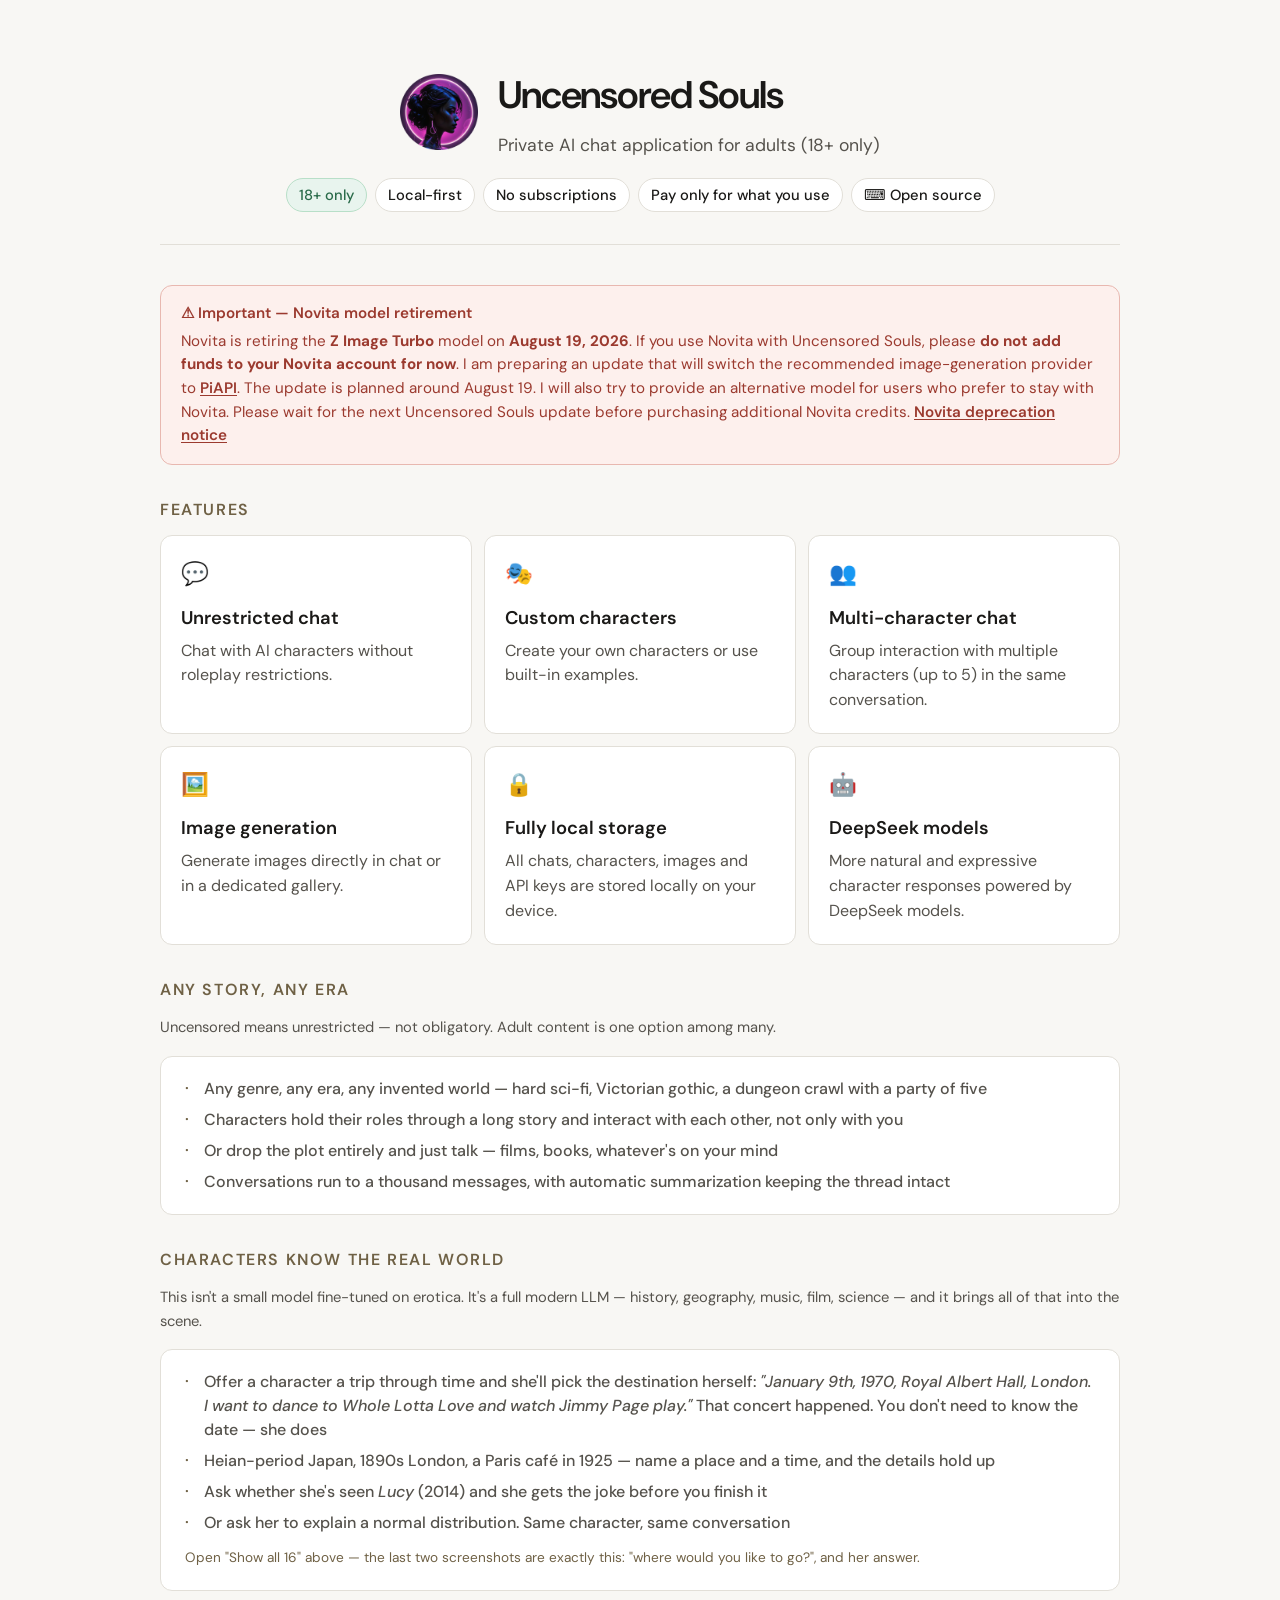
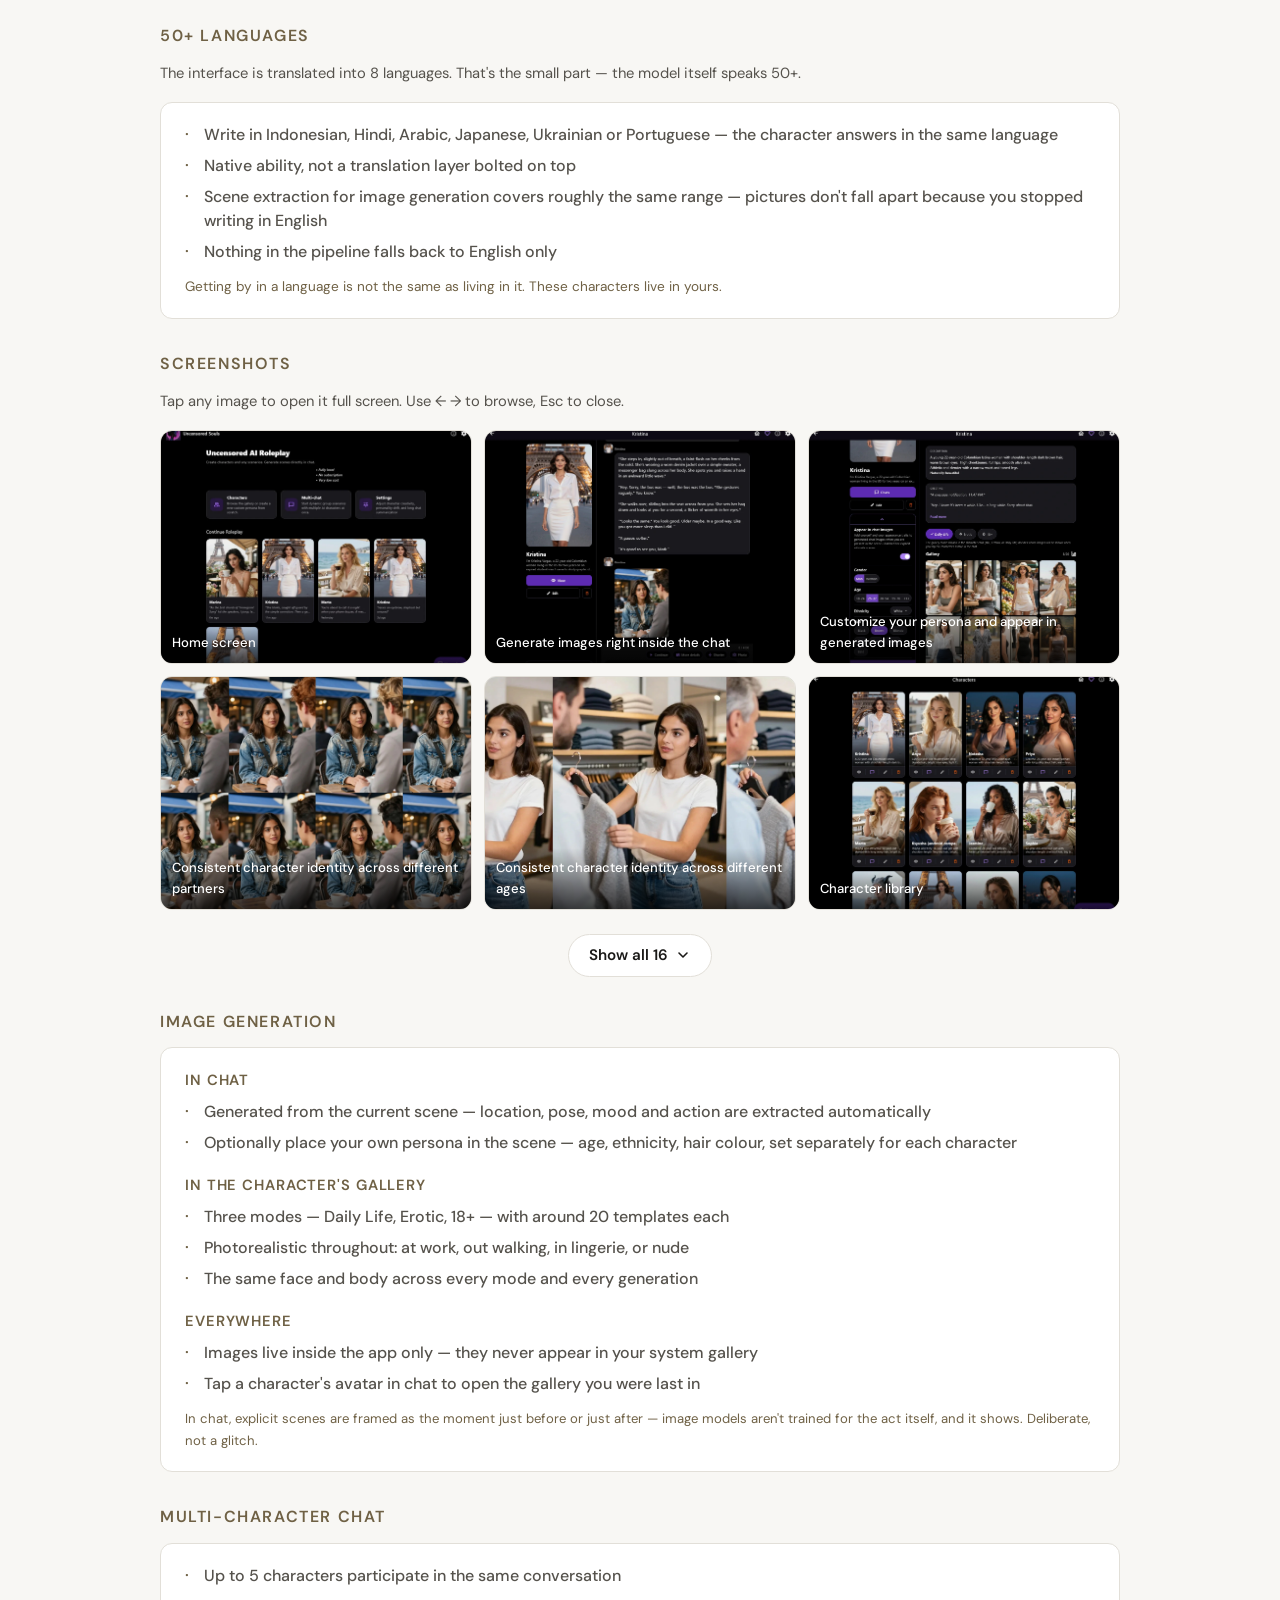
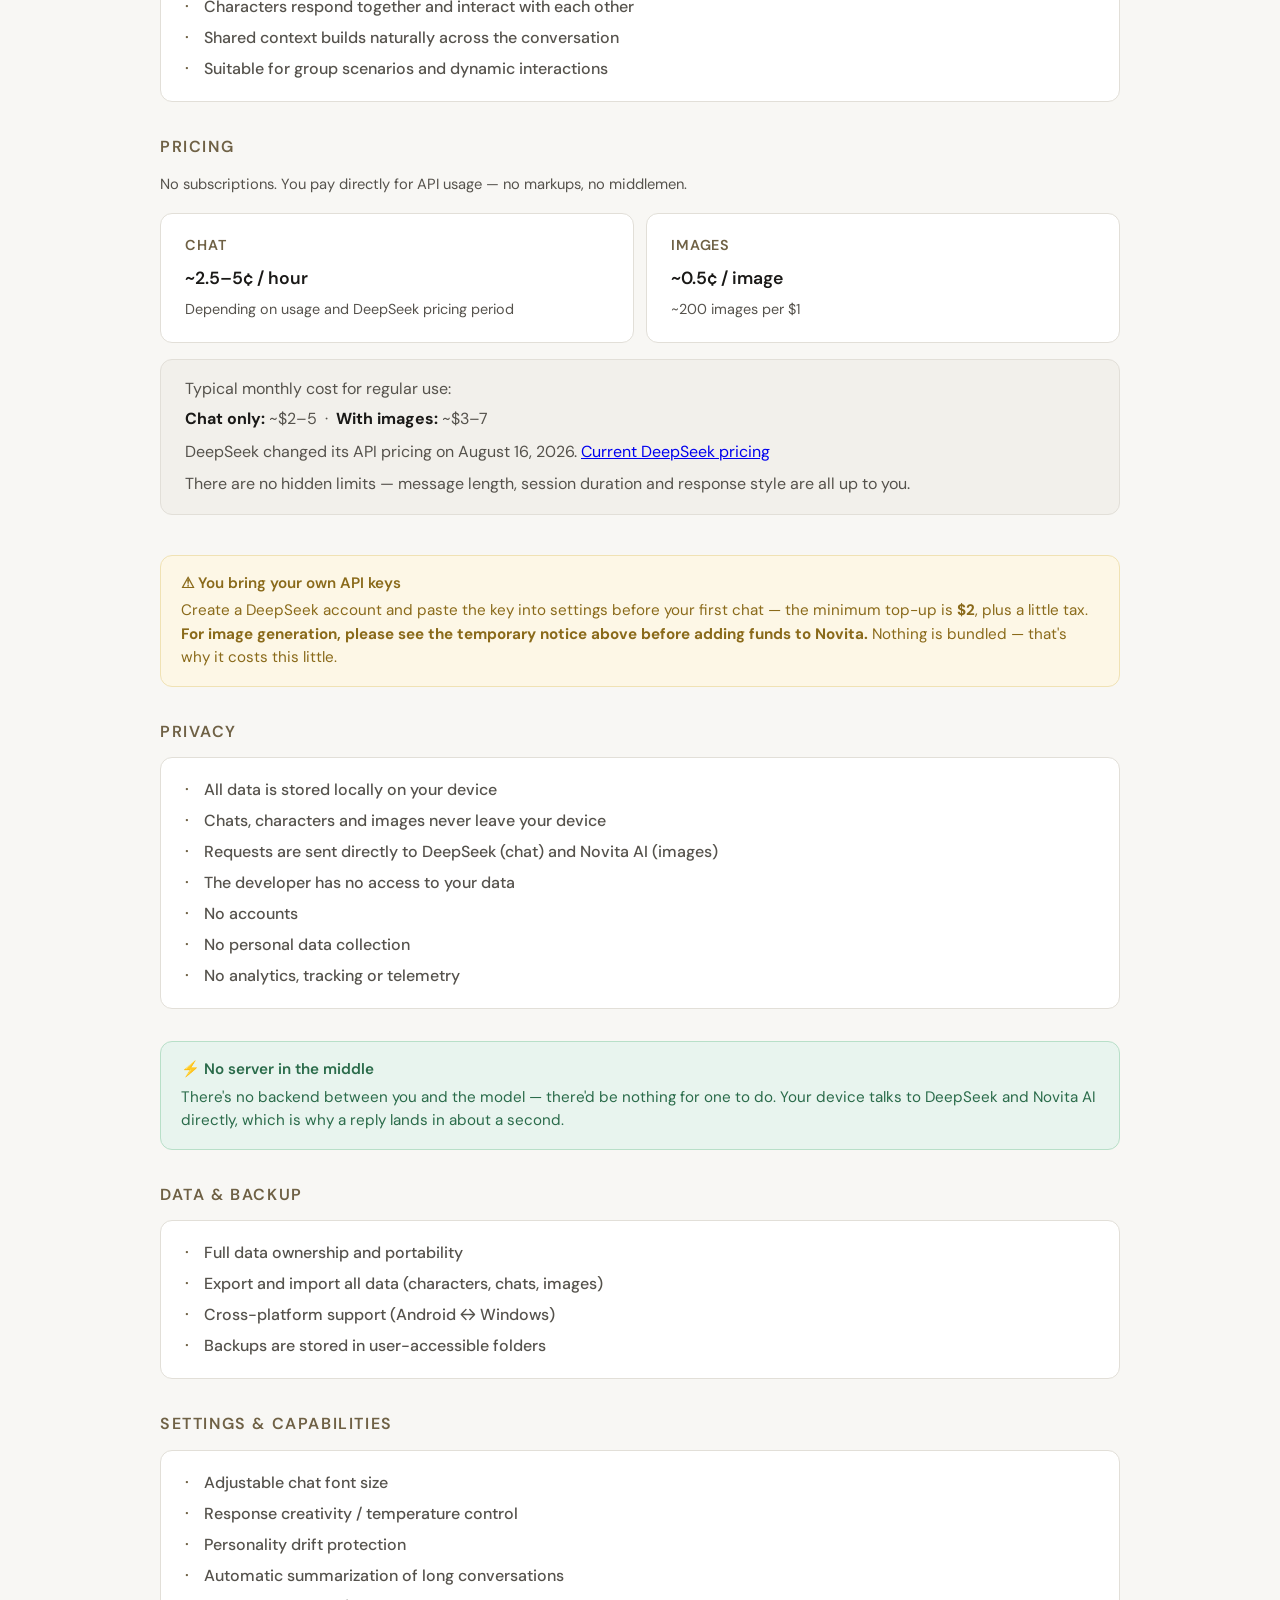
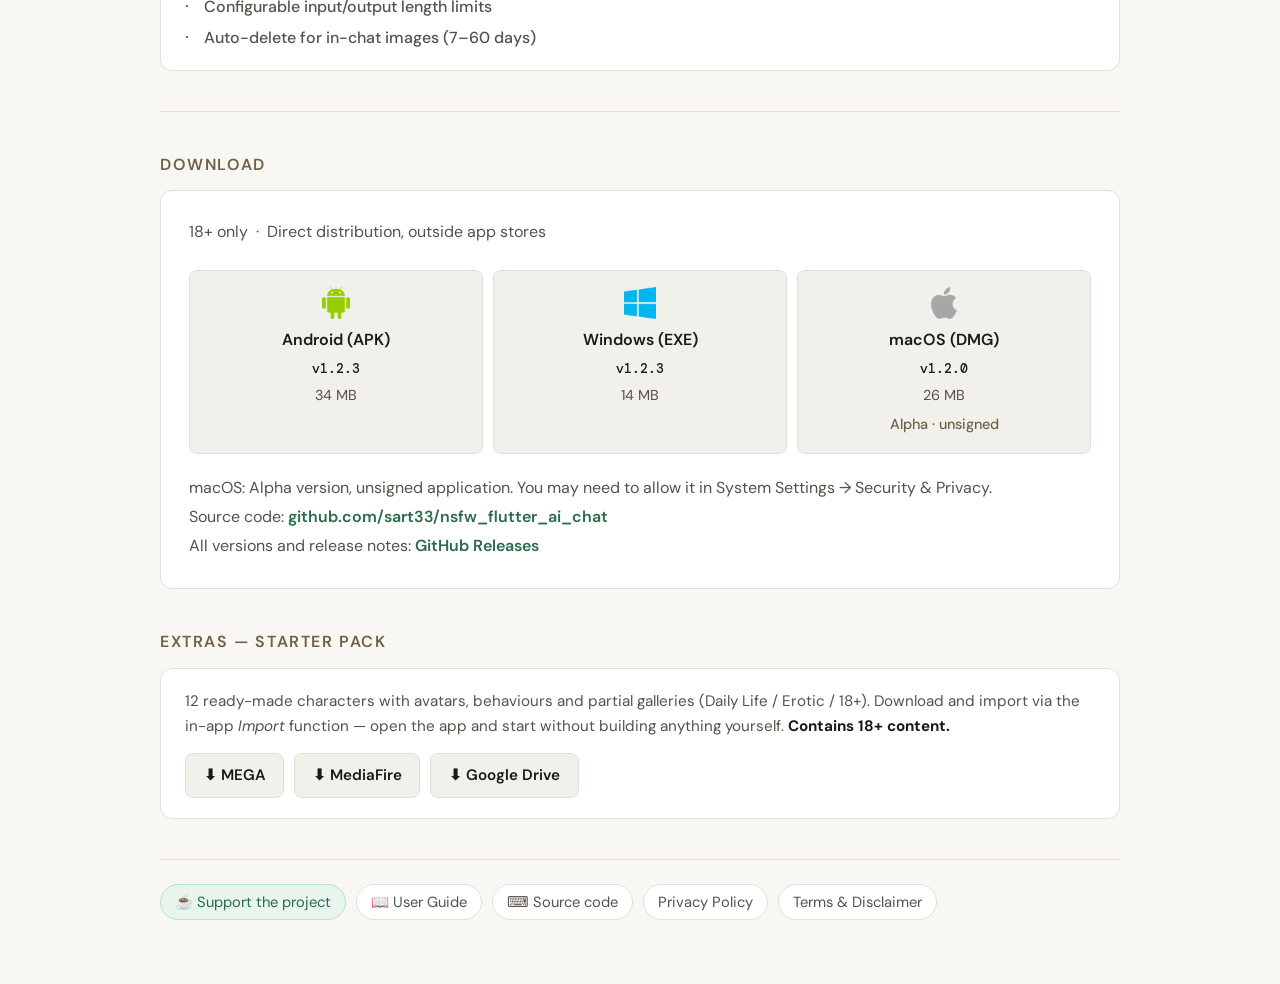
==== commit 332e1660: "Remove pricing details from index.html Removed detailed pricing information while retaining the sect" ====
--- a/index.html
+++ b/index.html
@@ -492,20 +492,6 @@
     </ul>
   </div>
 
-  <div class="section-title">Pricing</div>
-  <p style="font-size:0.92rem;color:var(--text-muted);margin-bottom:1rem;">No subscriptions. You pay directly for API usage — no markups, no middlemen.</p>
-  <div class="pricing-grid">
-    <div class="pricing-card">
-      <div class="price-label">Chat</div>
-      <div class="price-value">~0.5–1.5¢ / hour</div>
-      <div class="price-note">Depending on usage</div>
-    </div>
-    <div class="pricing-card">
-      <div class="price-label">Images</div>
-      <div class="price-value">~0.5¢ / image</div>
-      <div class="price-note">~200 images per $1</div>
-    </div>
-  </div>
 <div class="section-title">Pricing</div> 
 <p style="font-size:0.92rem;color:var(--text-muted);margin-bottom:1rem;">
   No subscriptions. You pay directly for API usage — no markups, no middlemen.
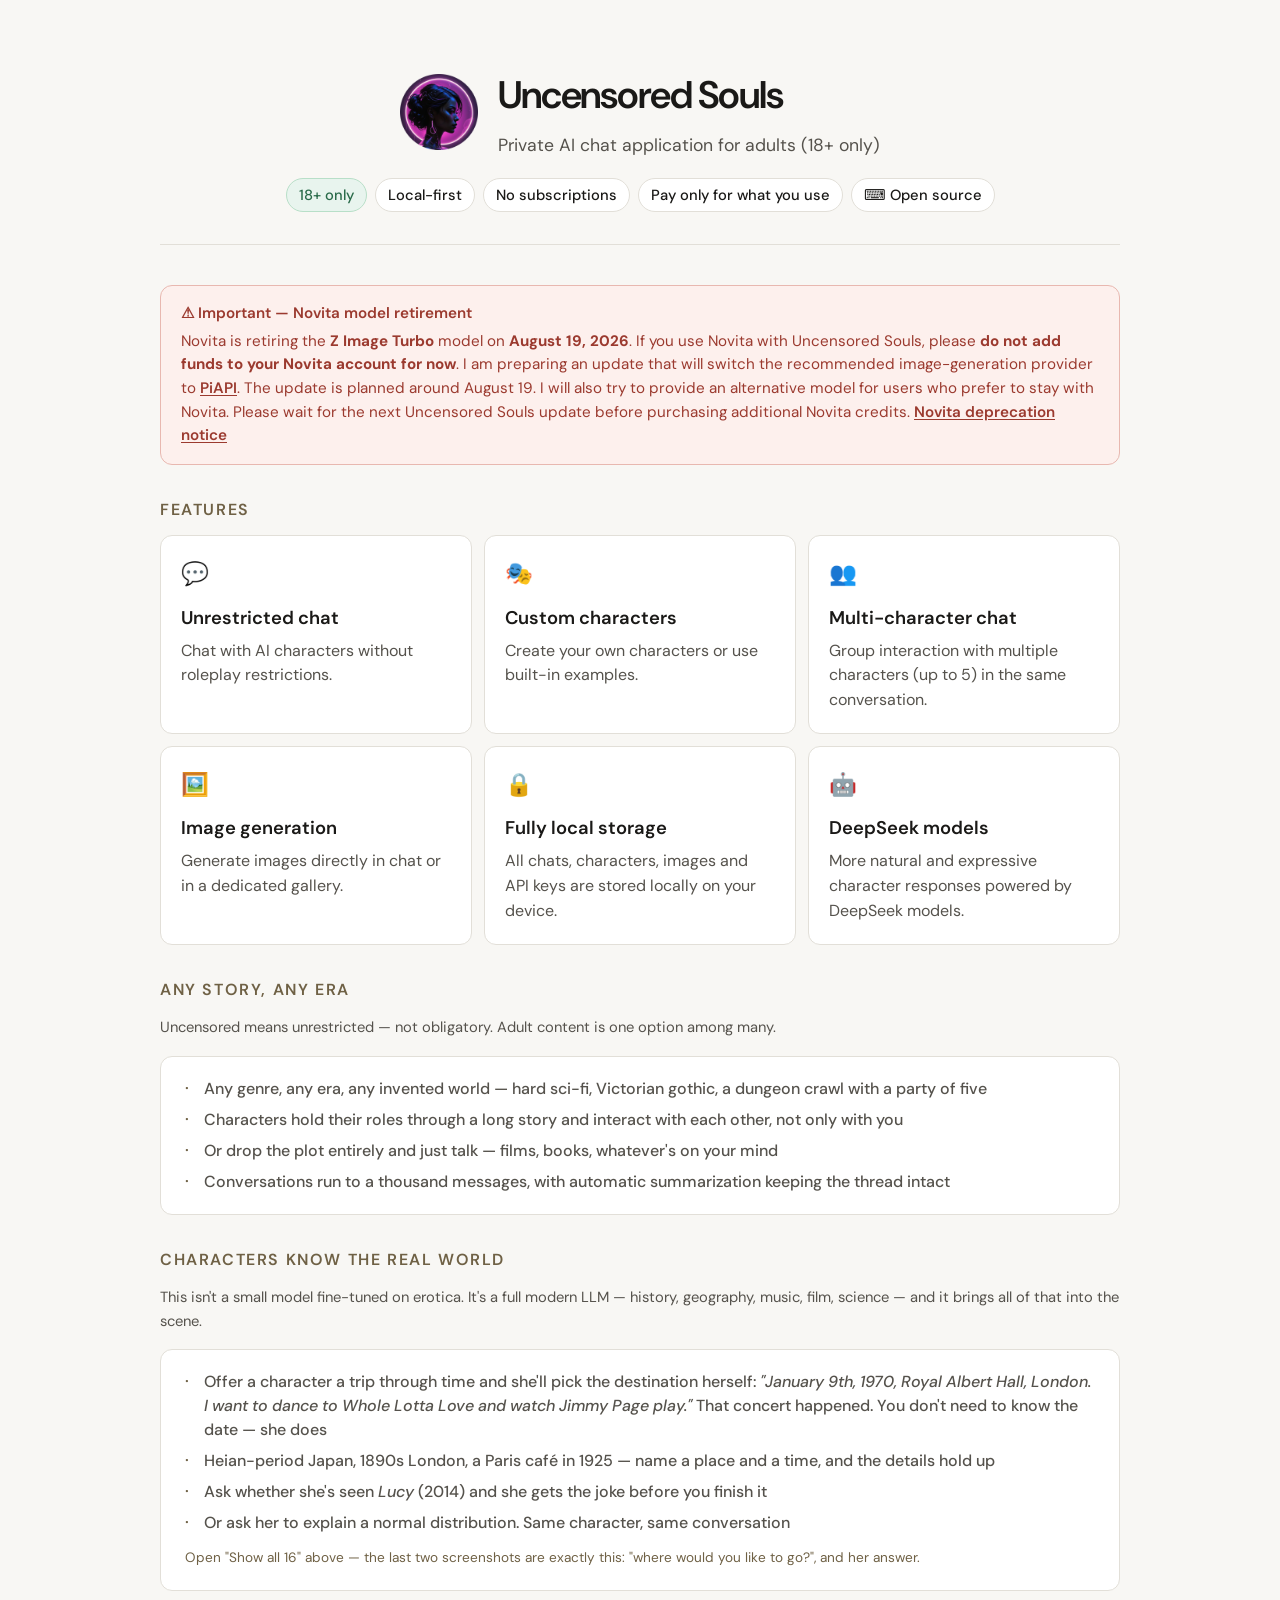
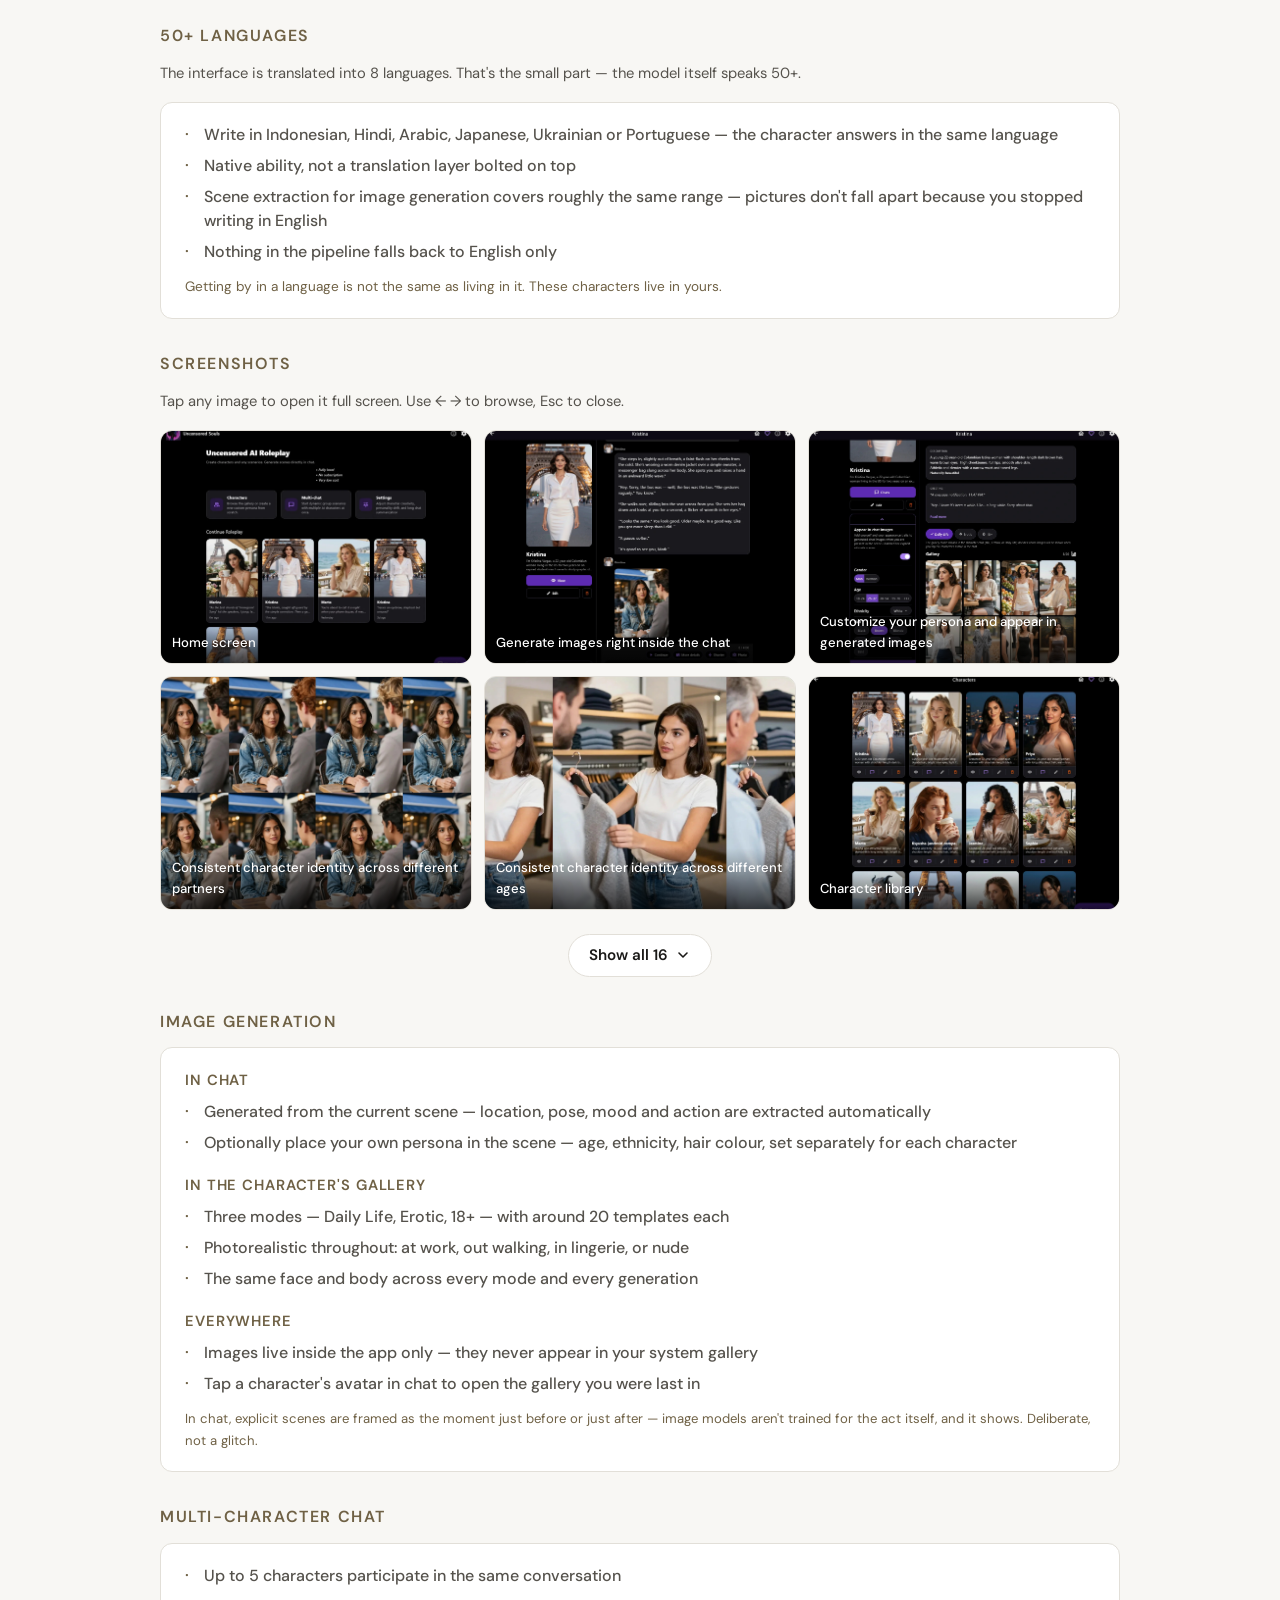
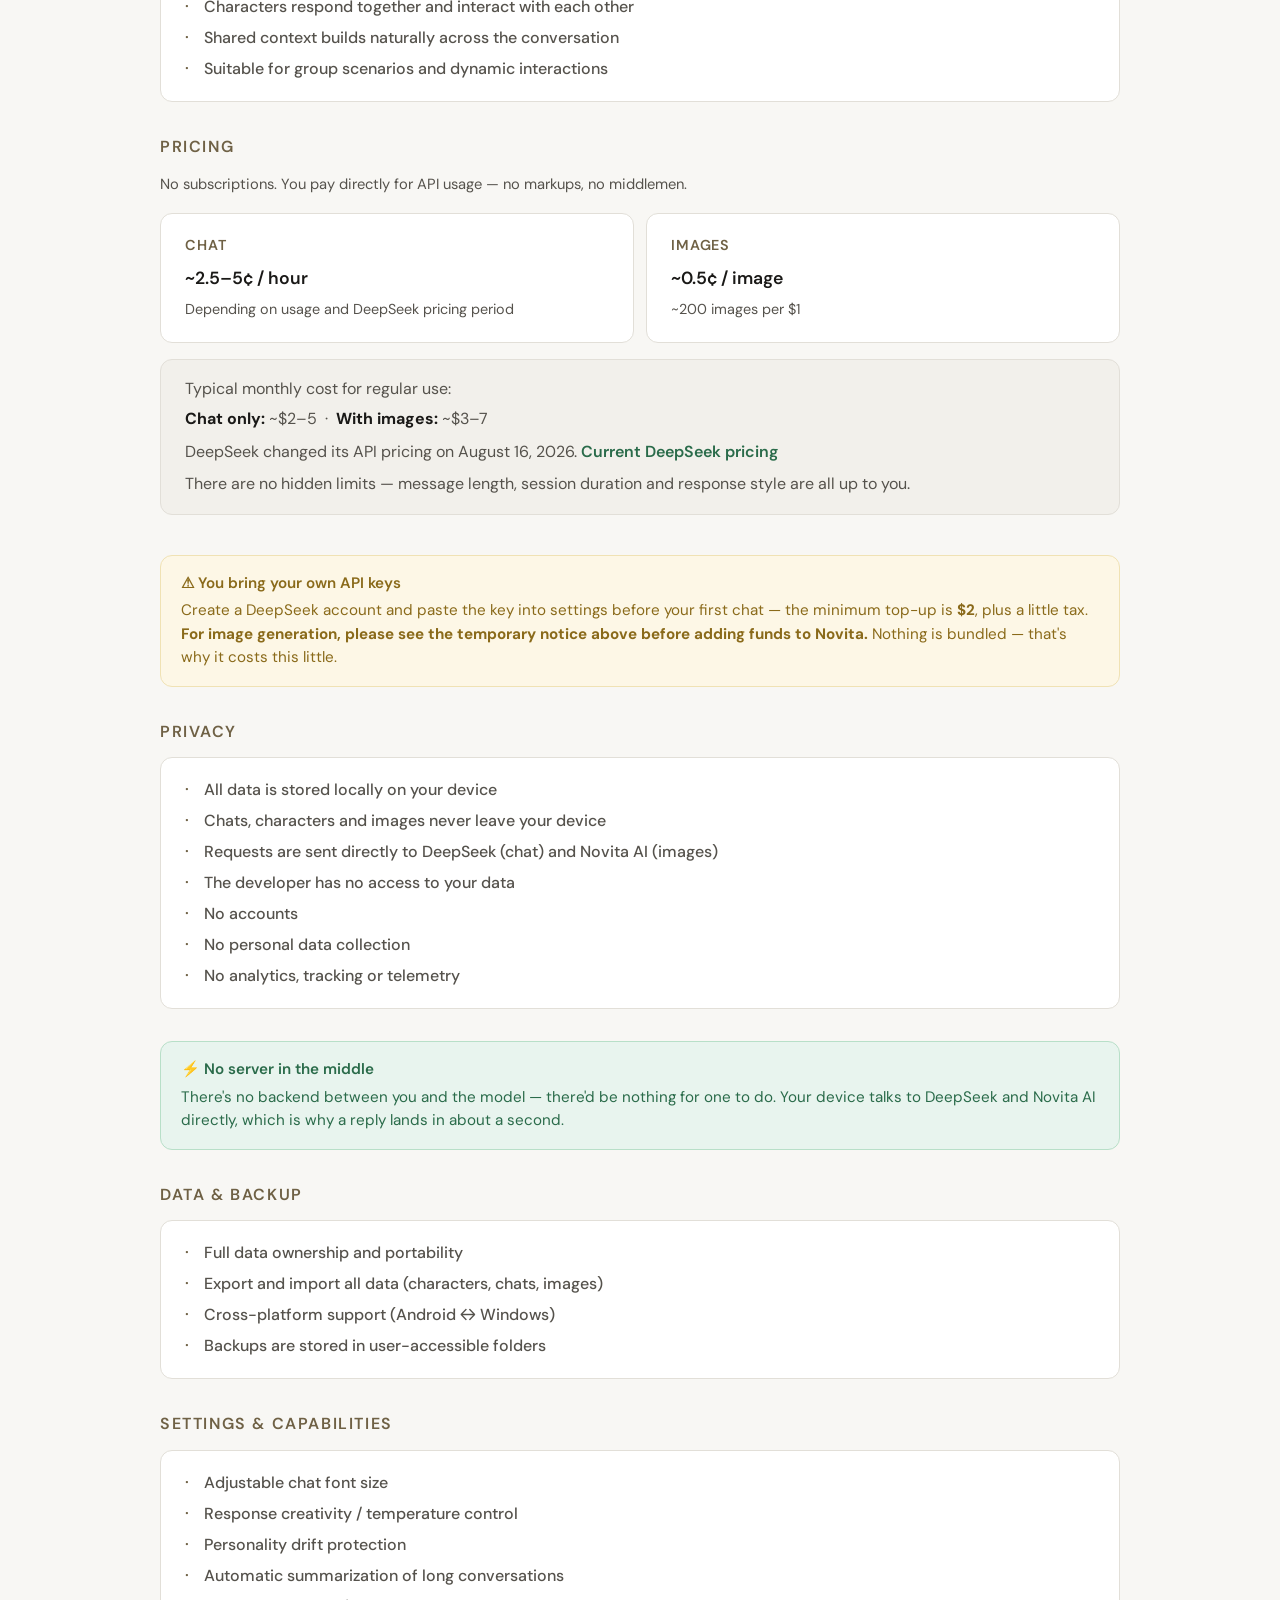
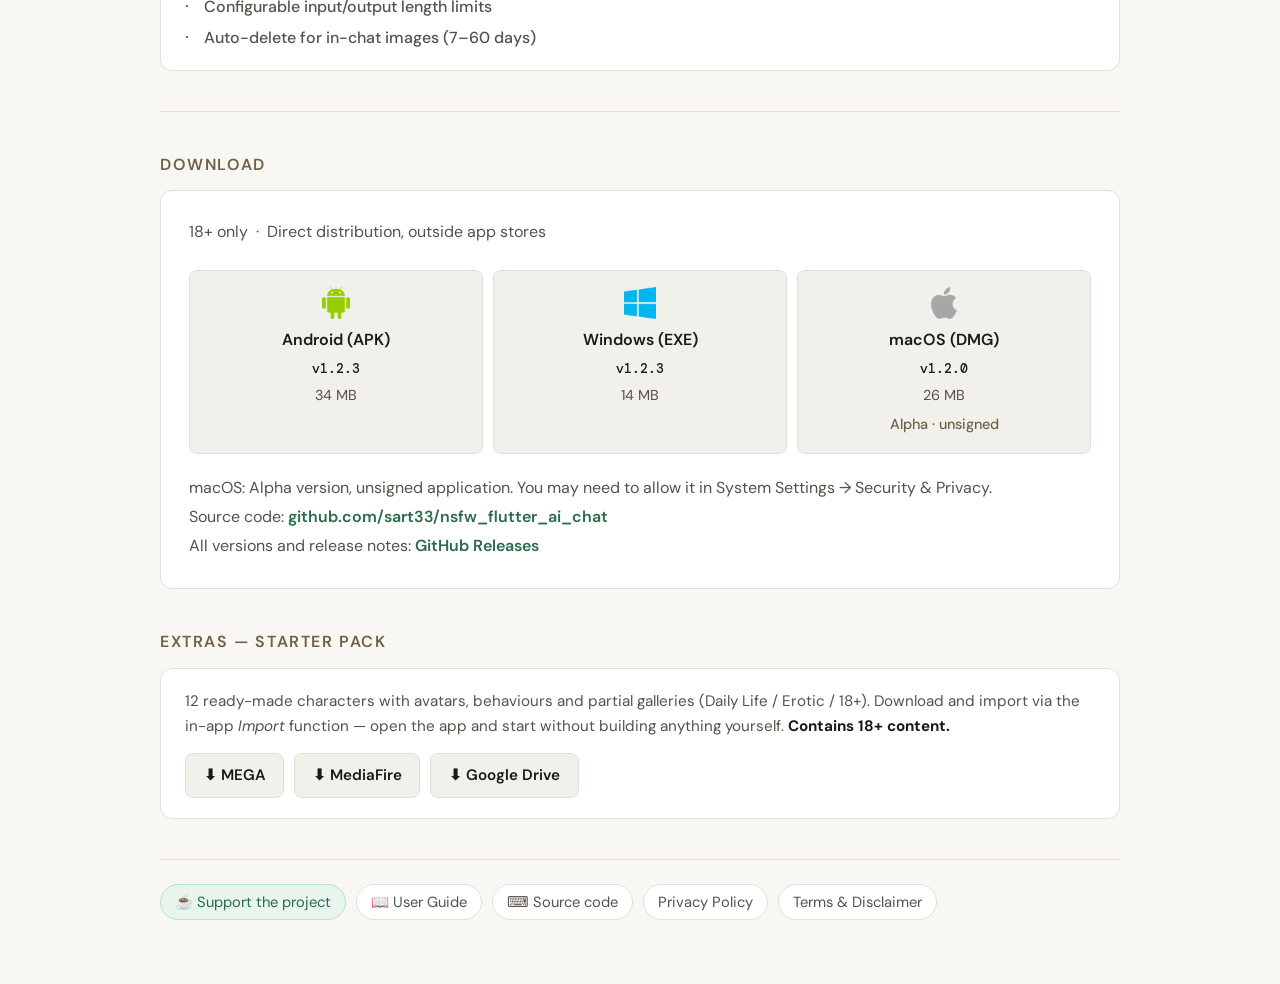
==== commit f939295b: "Combine styles for download and pricing summary links" ====
--- a/index.html
+++ b/index.html
@@ -247,8 +247,8 @@
   .dl-btn .dl-version { font-size: 0.82rem; font-family: 'DM Mono', monospace; font-weight: 500; color: var(--text); margin-top: 1px; }
 
   .download-meta { font-size: 1rem; color: var(--text-muted); line-height: 1.8; }
-  .download-meta a { color: var(--accent); text-decoration: none; font-weight: 600; }
-  .download-meta a:hover { text-decoration: underline; }
+  .download-meta a, .pricing-summary a { color: var(--accent); text-decoration: none; font-weight: 600; }
+  .download-meta a:hover, .pricing-summary a:hover { text-decoration: underline; }
 
   /* Footer */
   .footer-links { display: flex; gap: 10px; flex-wrap: wrap; margin-top: 2.5rem; padding-top: 1.5rem; border-top: 1px solid var(--border); }
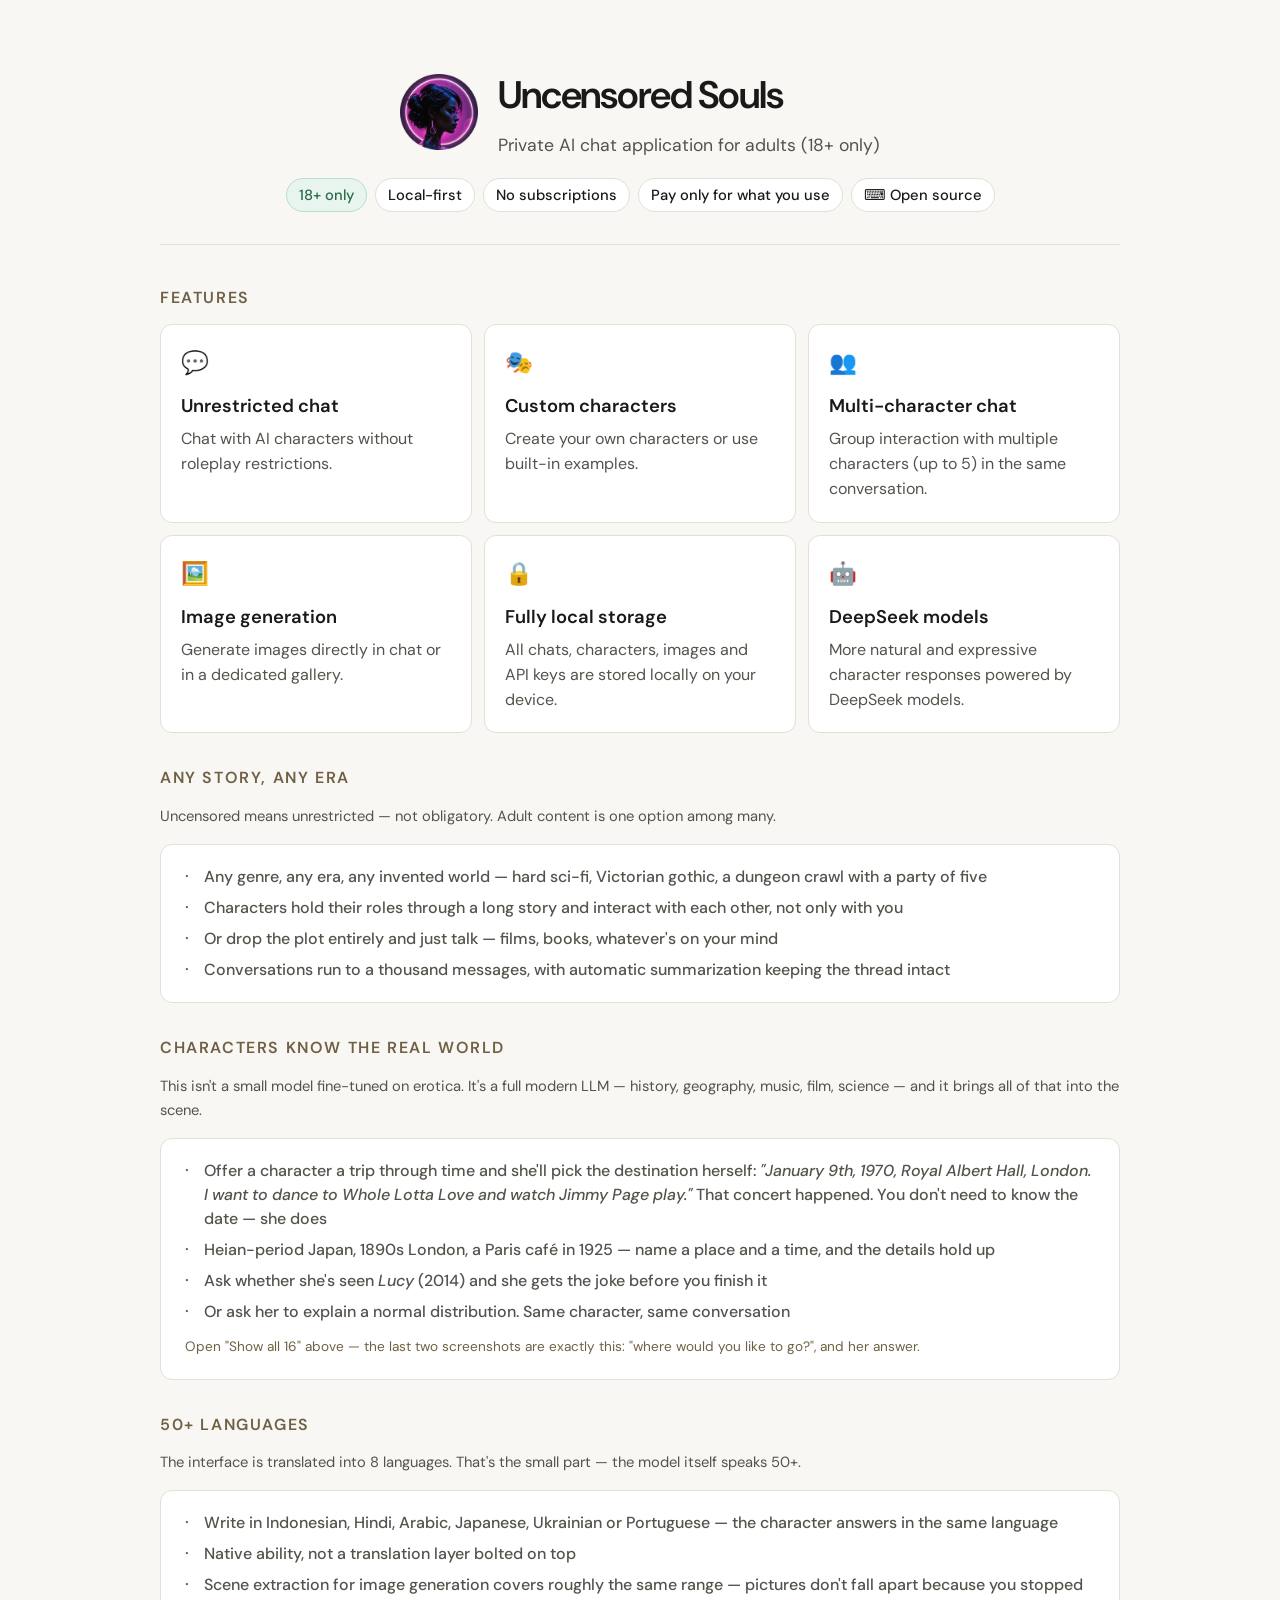
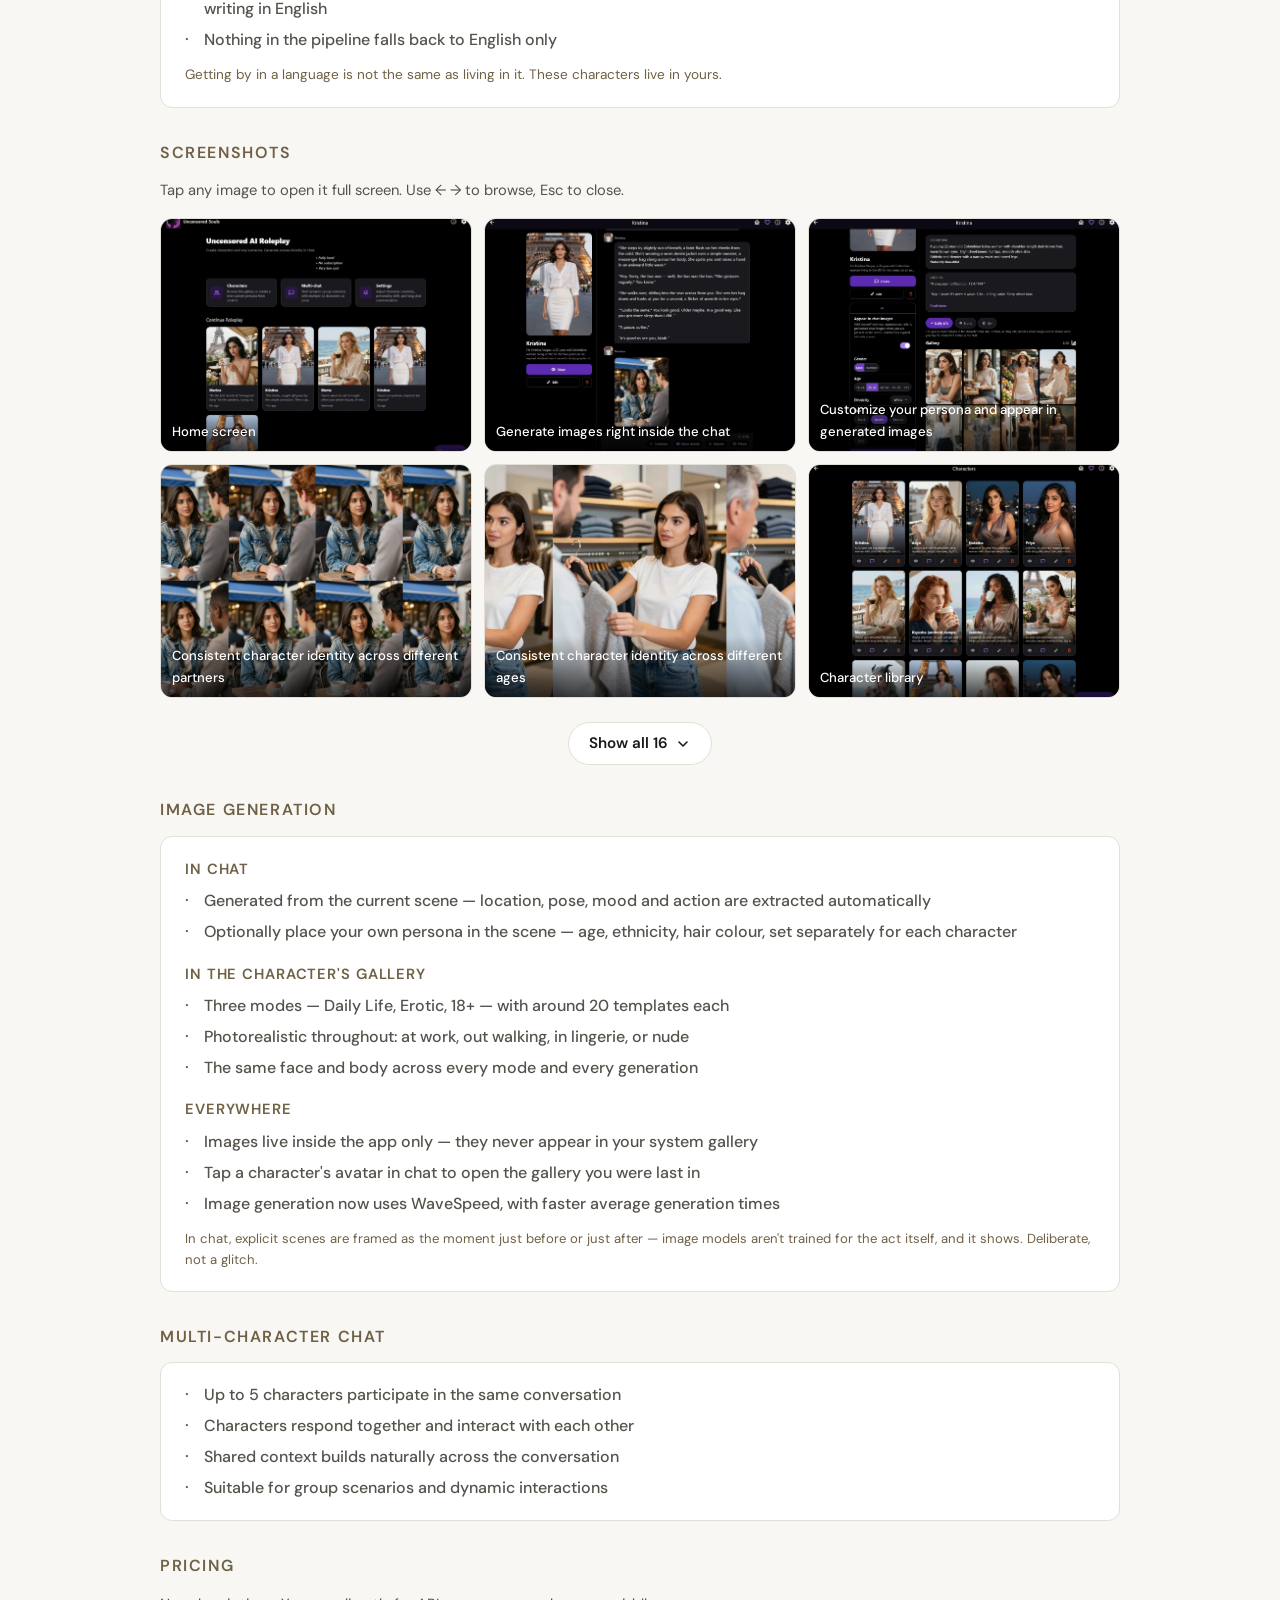
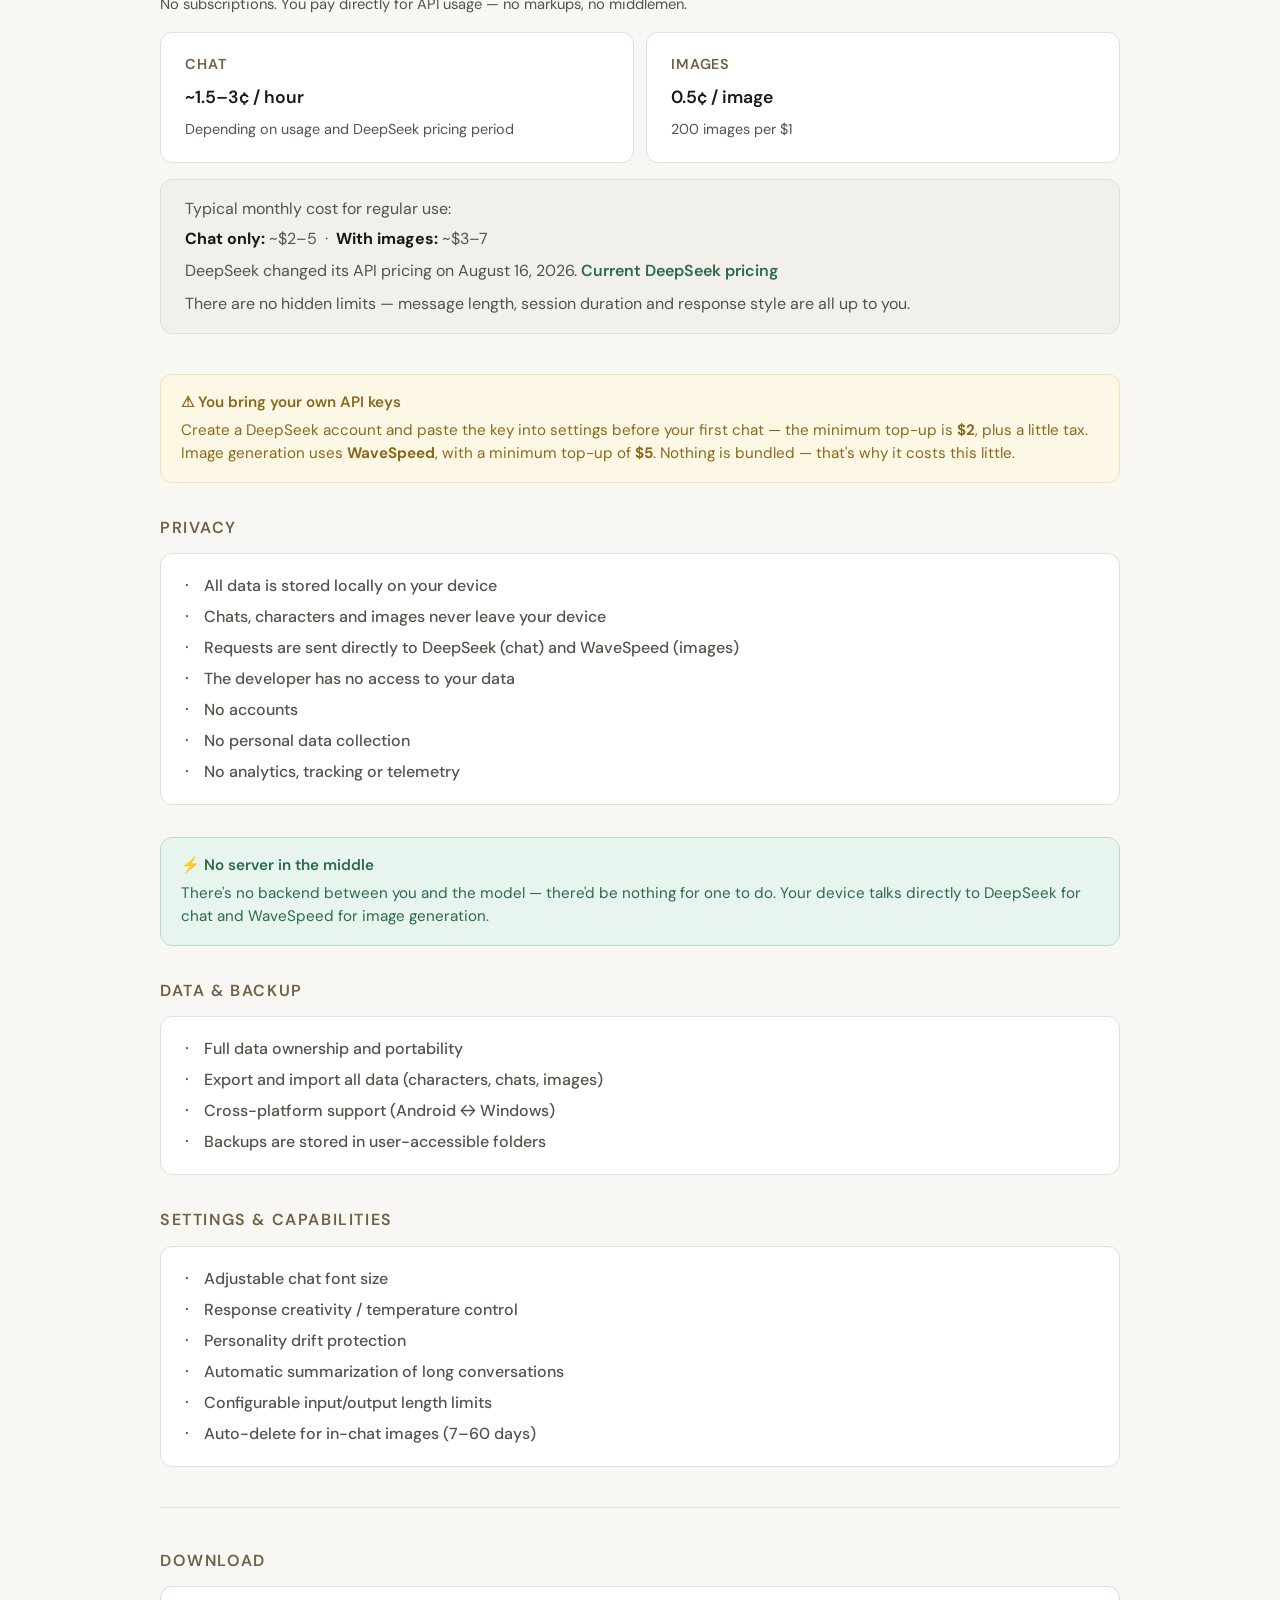
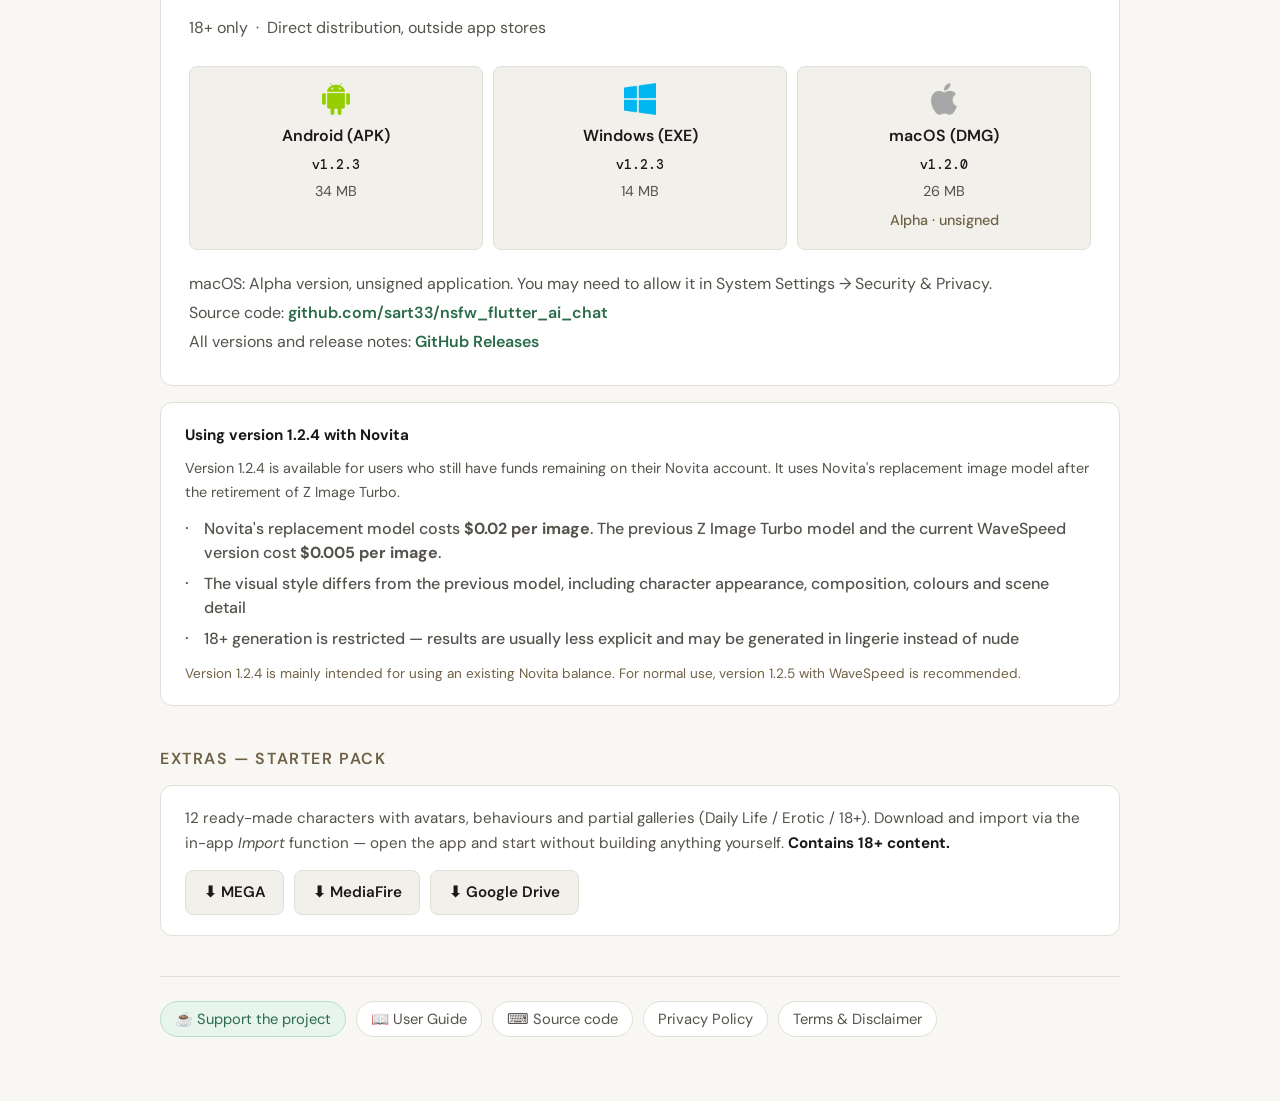
==== commit 01e72896: "Update pricing and remove Novita retirement notice Removed deprecated Novita model retirement notice" ====
--- a/index.html
+++ b/index.html
@@ -367,25 +367,6 @@
     <a class="badge" href="https://github.com/sart33/nsfw_flutter_ai_chat">⌨ Open source</a>
   </div>
 </div>
-
-<div class="callout red">
-  <div class="callout-title">⚠ Important — Novita model retirement</div>
-  <p>
-    Novita is retiring the <strong>Z Image Turbo</strong> model on
-    <strong>August 19, 2026</strong>.
-    If you use Novita with Uncensored Souls, please <strong>do not add funds
-    to your Novita account for now</strong>.
-    I am preparing an update that will switch the recommended
-    image-generation provider to
-    <a href="https://piapi.ai/" target="_blank" rel="noopener noreferrer">PiAPI</a>.
-    The update is planned around August 19. I will also try to provide an
-    alternative model for users who prefer to stay with Novita.
-    Please wait for the next Uncensored Souls update before purchasing
-    additional Novita credits.
-    <a href="https://novita.ai/docs/changelog/03-08-26"
-       target="_blank" rel="noopener noreferrer">Novita deprecation notice</a>
-  </p>
-</div>
   <div class="section-title">Features</div>
   <div class="feature-grid">
     <div class="feature-card">
@@ -476,10 +457,11 @@
       <li>The same face and body across every mode and every generation</li>
     </ul>
     <h4>Everywhere</h4>
-    <ul class="info-list">
-      <li>Images live inside the app only — they never appear in your system gallery</li>
-      <li>Tap a character's avatar in chat to open the gallery you were last in</li>
-    </ul>
+<ul class="info-list">
+  <li>Images live inside the app only — they never appear in your system gallery</li>
+  <li>Tap a character's avatar in chat to open the gallery you were last in</li>
+  <li>Image generation now uses WaveSpeed, with faster average generation times</li>
+</ul>
         <p style="font-size:0.82rem;color:var(--text-faint);margin-top:0.75rem;">In chat, explicit scenes are framed as the moment just before or just after — image models aren't trained for the act itself, and it shows. Deliberate, not a glitch.</p>
   </div>
    <div class="section-title">Multi-Character Chat</div>
@@ -500,14 +482,14 @@
 <div class="pricing-grid"> 
   <div class="pricing-card"> 
     <div class="price-label">Chat</div> 
-    <div class="price-value">~2.5–5¢ / hour</div> 
+    <div class="price-value">~1.5–3¢ / hour</div> 
     <div class="price-note">Depending on usage and DeepSeek pricing period</div> 
   </div> 
 
   <div class="pricing-card"> 
     <div class="price-label">Images</div> 
-    <div class="price-value">~0.5¢ / image</div> 
-    <div class="price-note">~200 images per $1</div> 
+    <div class="price-value">0.5¢ / image</div> 
+    <div class="price-note">200 images per $1</div> 
   </div> 
 </div> 
 
@@ -532,21 +514,22 @@
 </div>
 
  <div class="callout amber">
-    <div class="callout-title">⚠ You bring your own API keys</div>
-<p>
-  Create a DeepSeek account and paste the key into settings before your first
-  chat — the minimum top-up is <strong>$2</strong>, plus a little tax.
-  <strong>For image generation, please see the temporary notice above before
-  adding funds to Novita.</strong>
-  Nothing is bundled — that's why it costs this little.
-</p>  </div>
+  <div class="callout-title">⚠ You bring your own API keys</div>
+  <p>
+    Create a DeepSeek account and paste the key into settings before your first
+    chat — the minimum top-up is <strong>$2</strong>, plus a little tax.
+    Image generation uses <strong>WaveSpeed</strong>, with a minimum top-up of
+    <strong>$5</strong>.
+    Nothing is bundled — that's why it costs this little.
+  </p>
+</div>
 
   <div class="section-title">Privacy</div>
   <div class="info-card">
     <ul class="info-list">
       <li>All data is stored locally on your device</li>
       <li>Chats, characters and images never leave your device</li>
-      <li>Requests are sent directly to DeepSeek (chat) and Novita AI (images)</li>
+      <li>Requests are sent directly to DeepSeek (chat) and WaveSpeed (images)</li>
       <li>The developer has no access to your data</li>
       <li>No accounts</li>
       <li>No personal data collection</li>
@@ -556,7 +539,7 @@
 
  <div class="callout green">
     <div class="callout-title">⚡ No server in the middle</div>
-    <p>There's no backend between you and the model — there'd be nothing for one to do. Your device talks to DeepSeek and Novita AI directly, which is why a reply lands in about a second.</p>
+    <p>There's no backend between you and the model — there'd be nothing for one to do. Your device talks directly to DeepSeek for chat and WaveSpeed for image generation.</p>
   </div>
 
   <div class="section-title" style="margin-top:1.5rem;">Data & Backup</div>
@@ -587,13 +570,13 @@
   <div class="download-section">
     <div class="download-sub">18+ only &nbsp;·&nbsp; Direct distribution, outside app stores</div>
   <div class="download-buttons">
-    <a class="dl-btn" href="https://github.com/sart33/uncensored-souls/releases/download/v1.2.3/UncensoredSouls-1.2.3.apk">
+    <a class="dl-btn" href="https://github.com/sart33/uncensored-souls/releases/download/v1.2.5/UncensoredSouls-1.2.5.apk">
       <img src="assets/android_icon.png" alt="Android" class="dl-icon">
       <span class="dl-platform">Android (APK)</span>
       <span class="dl-version">v1.2.3</span>
       <span class="dl-size">34 MB</span>
     </a>
-    <a class="dl-btn" href="https://github.com/sart33/uncensored-souls/releases/download/v1.2.3/UncensoredSouls-1.2.3-setup.exe">
+    <a class="dl-btn" href="https://github.com/sart33/uncensored-souls/releases/download/v1.2.5/UncensoredSouls-1.2.5-setup.exe">
       <img src="assets/windows_icon.png" alt="Windows" class="dl-icon">
       <span class="dl-platform">Windows (EXE)</span>
       <span class="dl-version">v1.2.3</span>
@@ -613,7 +596,30 @@
     All versions and release notes: <a href="https://github.com/sart33/uncensored-souls/releases">GitHub Releases</a>
   </div>
 </div>
-
+<div class="info-card" style="margin-top:1rem;">
+  <p style="font-size:0.95rem;color:var(--text-muted);margin-bottom:0.6rem;">
+    <strong style="color:var(--text);">Using version 1.2.4 with Novita</strong>
+  </p>
+
+  <p style="font-size:0.9rem;color:var(--text-muted);margin-bottom:0.75rem;">
+    Version 1.2.4 is available for users who still have funds remaining on their Novita account.
+    It uses Novita's replacement image model after the retirement of Z Image Turbo.
+  </p>
+
+  <ul class="info-list">
+<li>
+  Novita's replacement model costs <strong>$0.02 per image</strong>.
+  The previous Z Image Turbo model and the current WaveSpeed version cost
+  <strong>$0.005 per image</strong>.
+</li>    <li>The visual style differs from the previous model, including character appearance, composition, colours and scene detail</li>
+    <li>18+ generation is restricted — results are usually less explicit and may be generated in lingerie instead of nude</li>
+  </ul>
+
+  <p style="font-size:0.85rem;color:var(--text-faint);margin-top:0.75rem;">
+    Version 1.2.4 is mainly intended for using an existing Novita balance.
+    For normal use, version 1.2.5 with WaveSpeed is recommended.
+  </p>
+</div>
   <!-- ── added: Starter Pack (Extras) ── -->
   <div class="section-title" style="margin-top:2.5rem;">Extras — Starter Pack</div>
   <div class="info-card">
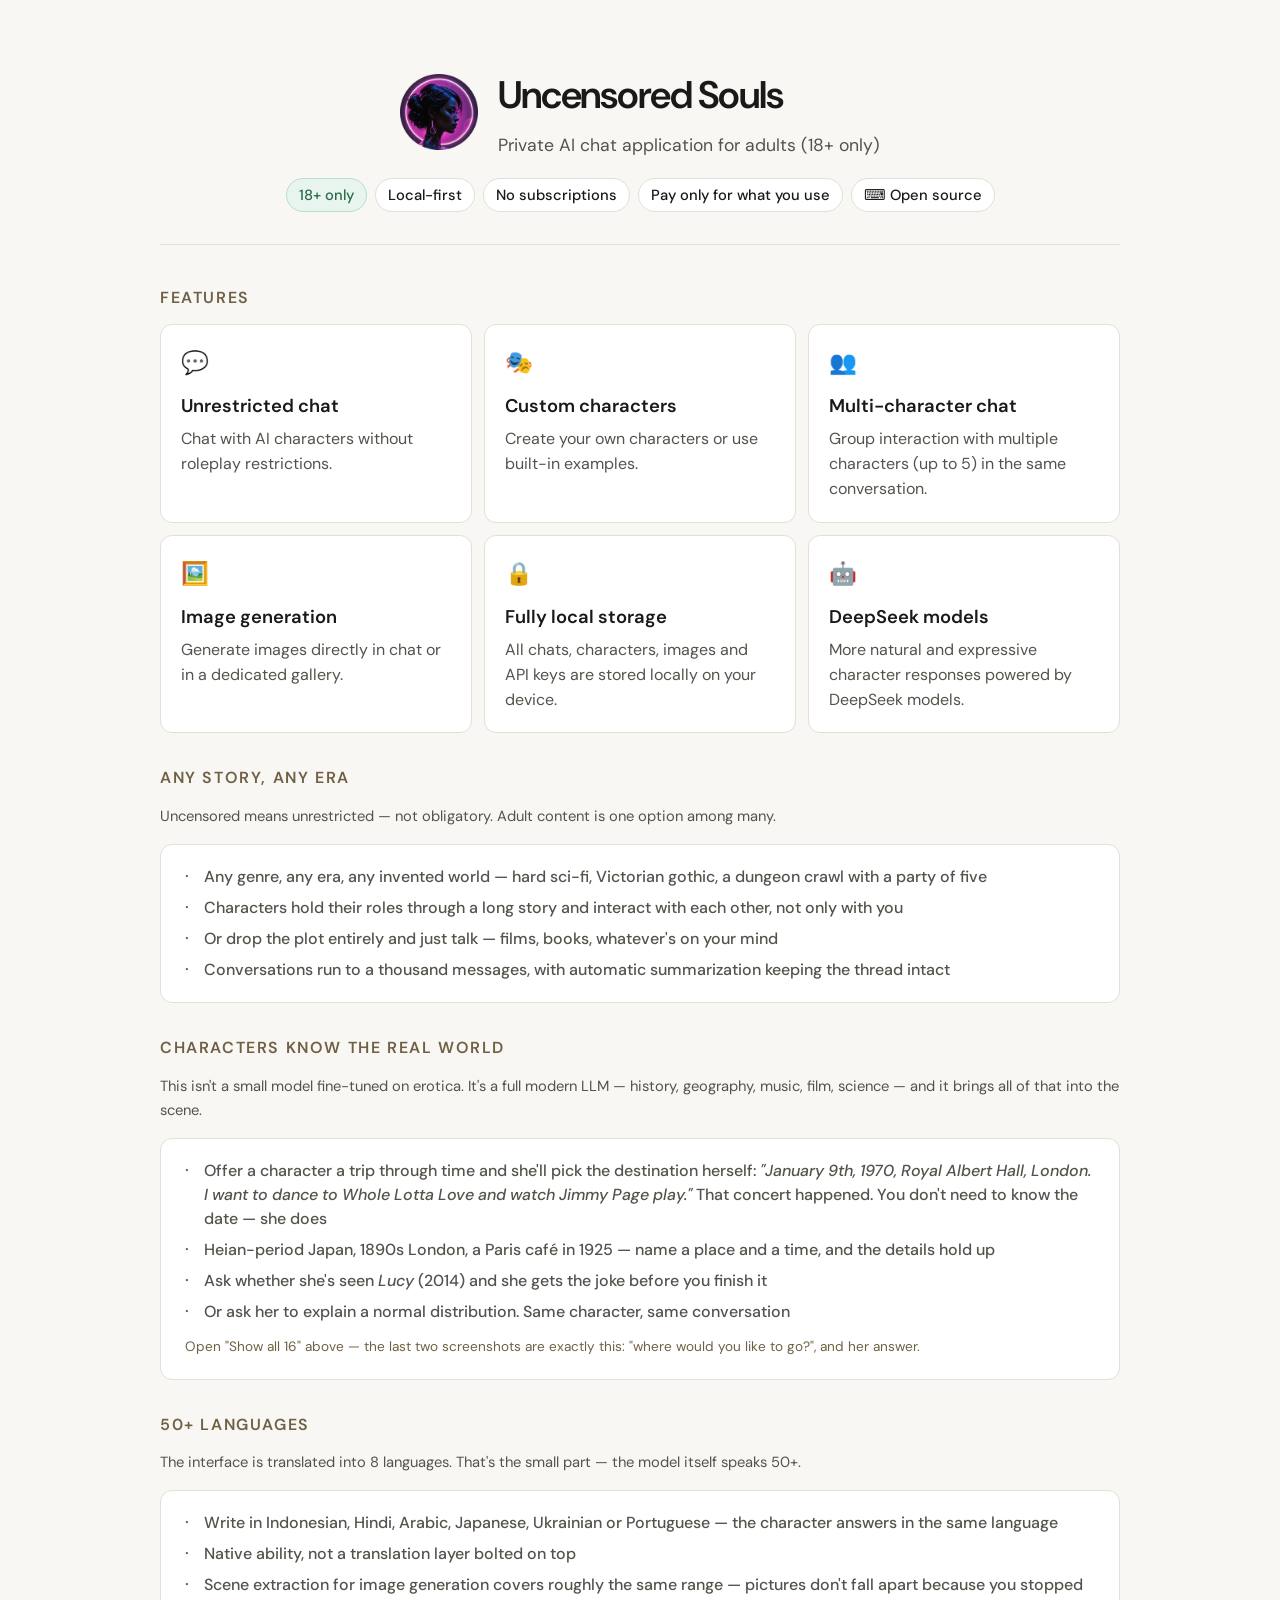
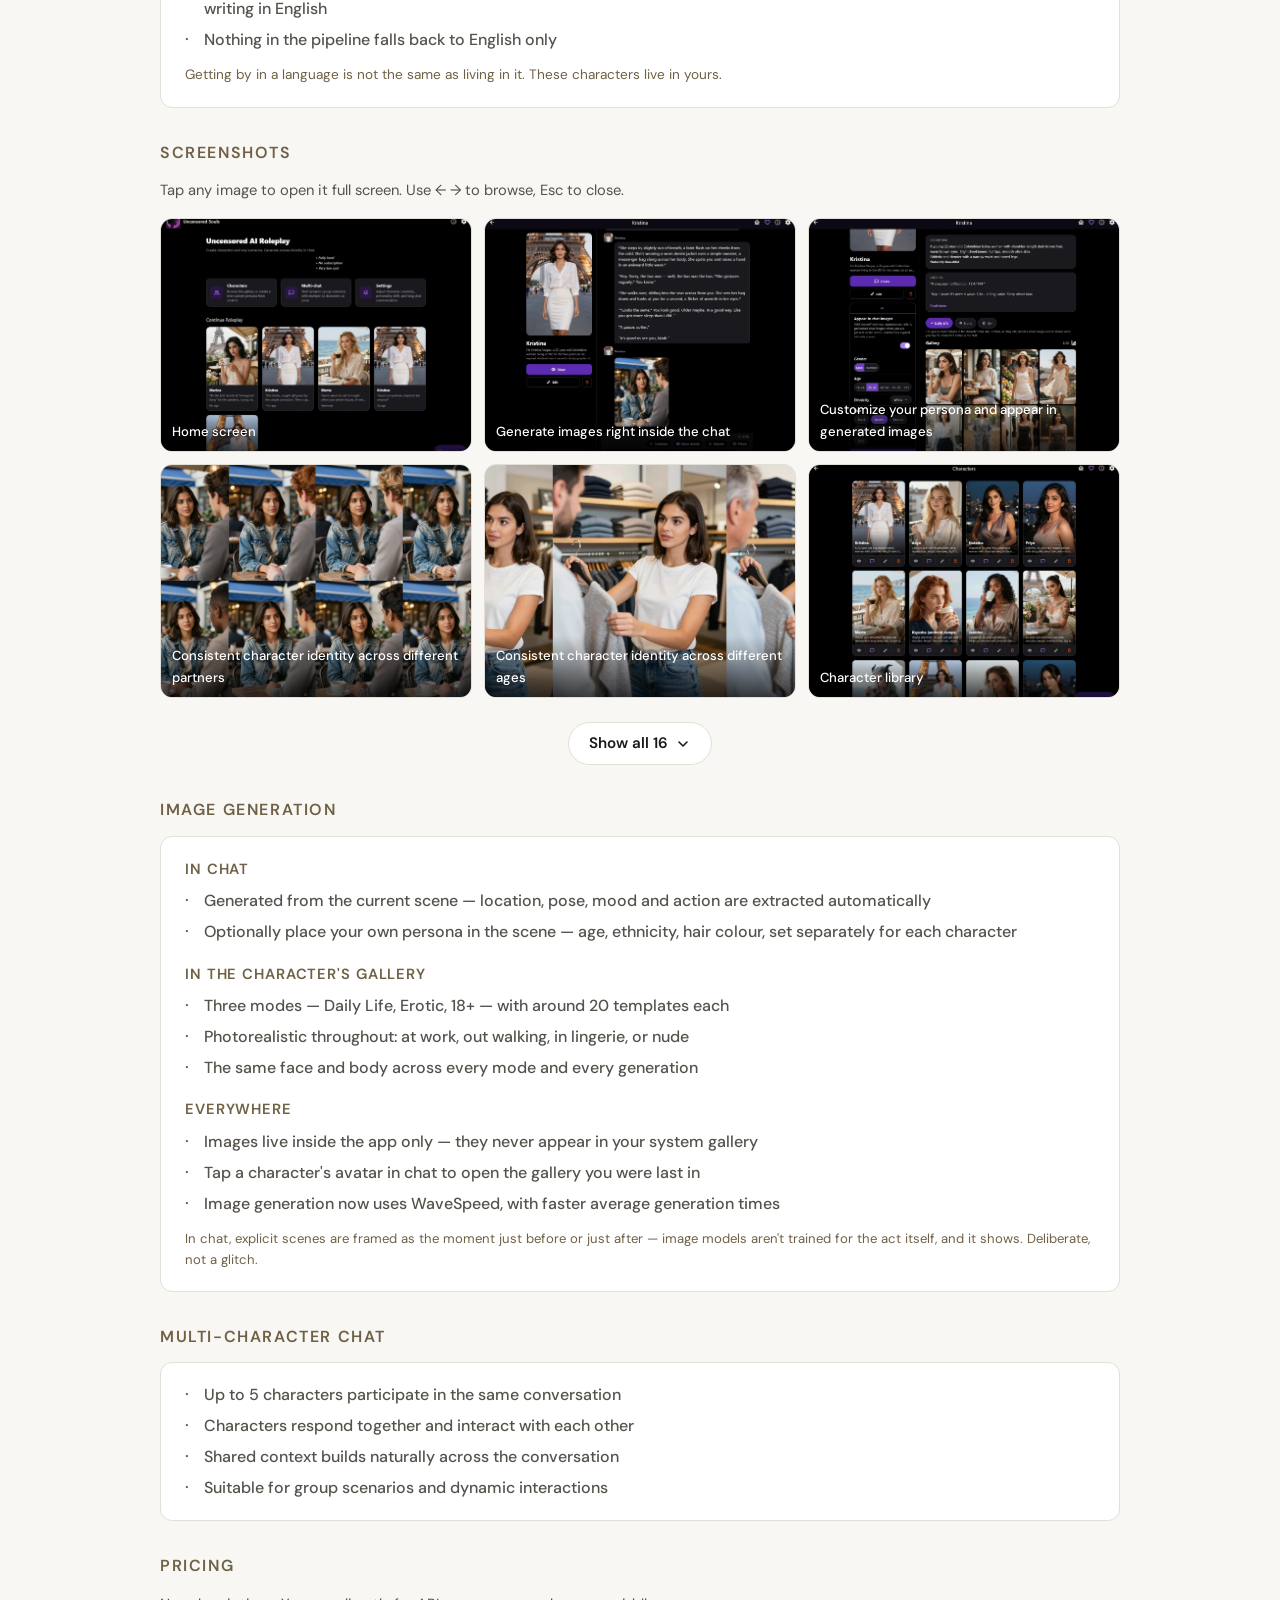
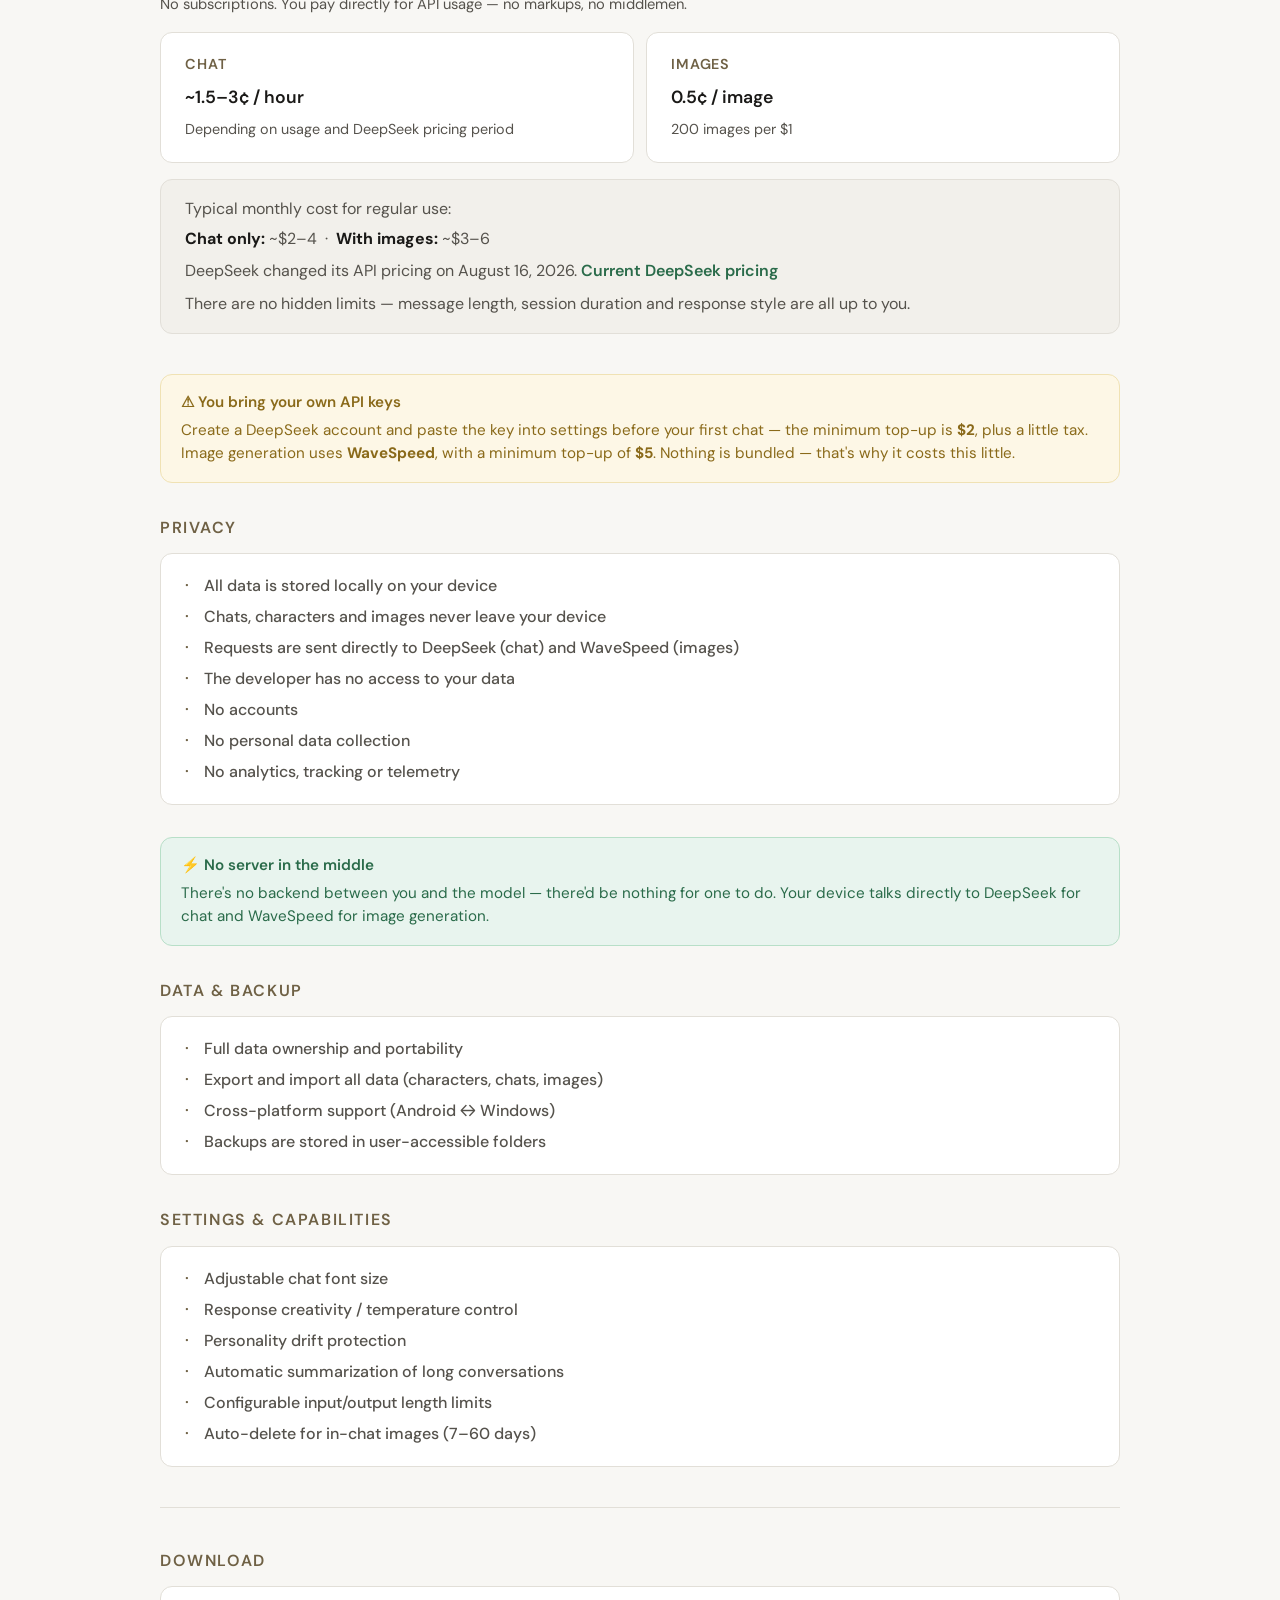
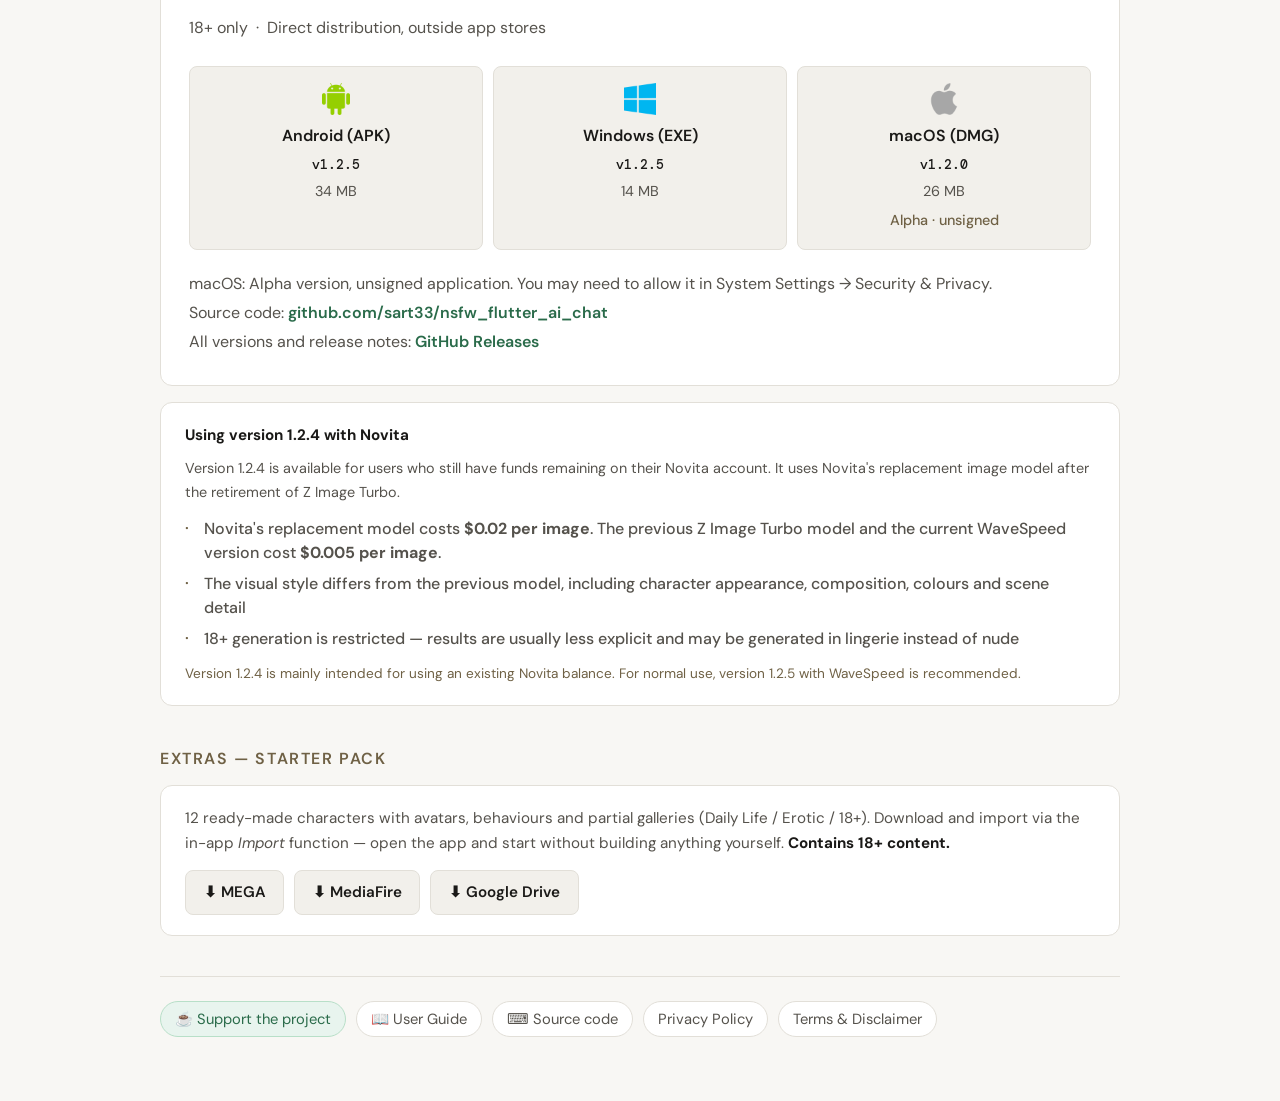
==== commit 5f1abd91: "Update pricing and version numbers in index.html Updated pricing details and version numbers for dow" ====
--- a/index.html
+++ b/index.html
@@ -496,9 +496,9 @@
 <div class="pricing-summary"> 
   <p>Typical monthly cost for regular use:</p> 
   <p>
-    <strong>Chat only:</strong> ~$2–5
+    <strong>Chat only:</strong> ~$2–4
     &nbsp;·&nbsp;
-    <strong>With images:</strong> ~$3–7
+    <strong>With images:</strong> ~$3–6
   </p>
 
   <p style="margin-top:6px;">
@@ -573,13 +573,13 @@
     <a class="dl-btn" href="https://github.com/sart33/uncensored-souls/releases/download/v1.2.5/UncensoredSouls-1.2.5.apk">
       <img src="assets/android_icon.png" alt="Android" class="dl-icon">
       <span class="dl-platform">Android (APK)</span>
-      <span class="dl-version">v1.2.3</span>
+      <span class="dl-version">v1.2.5</span>
       <span class="dl-size">34 MB</span>
     </a>
     <a class="dl-btn" href="https://github.com/sart33/uncensored-souls/releases/download/v1.2.5/UncensoredSouls-1.2.5-setup.exe">
       <img src="assets/windows_icon.png" alt="Windows" class="dl-icon">
       <span class="dl-platform">Windows (EXE)</span>
-      <span class="dl-version">v1.2.3</span>
+      <span class="dl-version">v1.2.5</span>
       <span class="dl-size">14 MB</span>
     </a>
     <a class="dl-btn" href="https://github.com/sart33/uncensored-souls/releases/download/v1.2.0/UncensoredSouls-1.2.0.dmg">
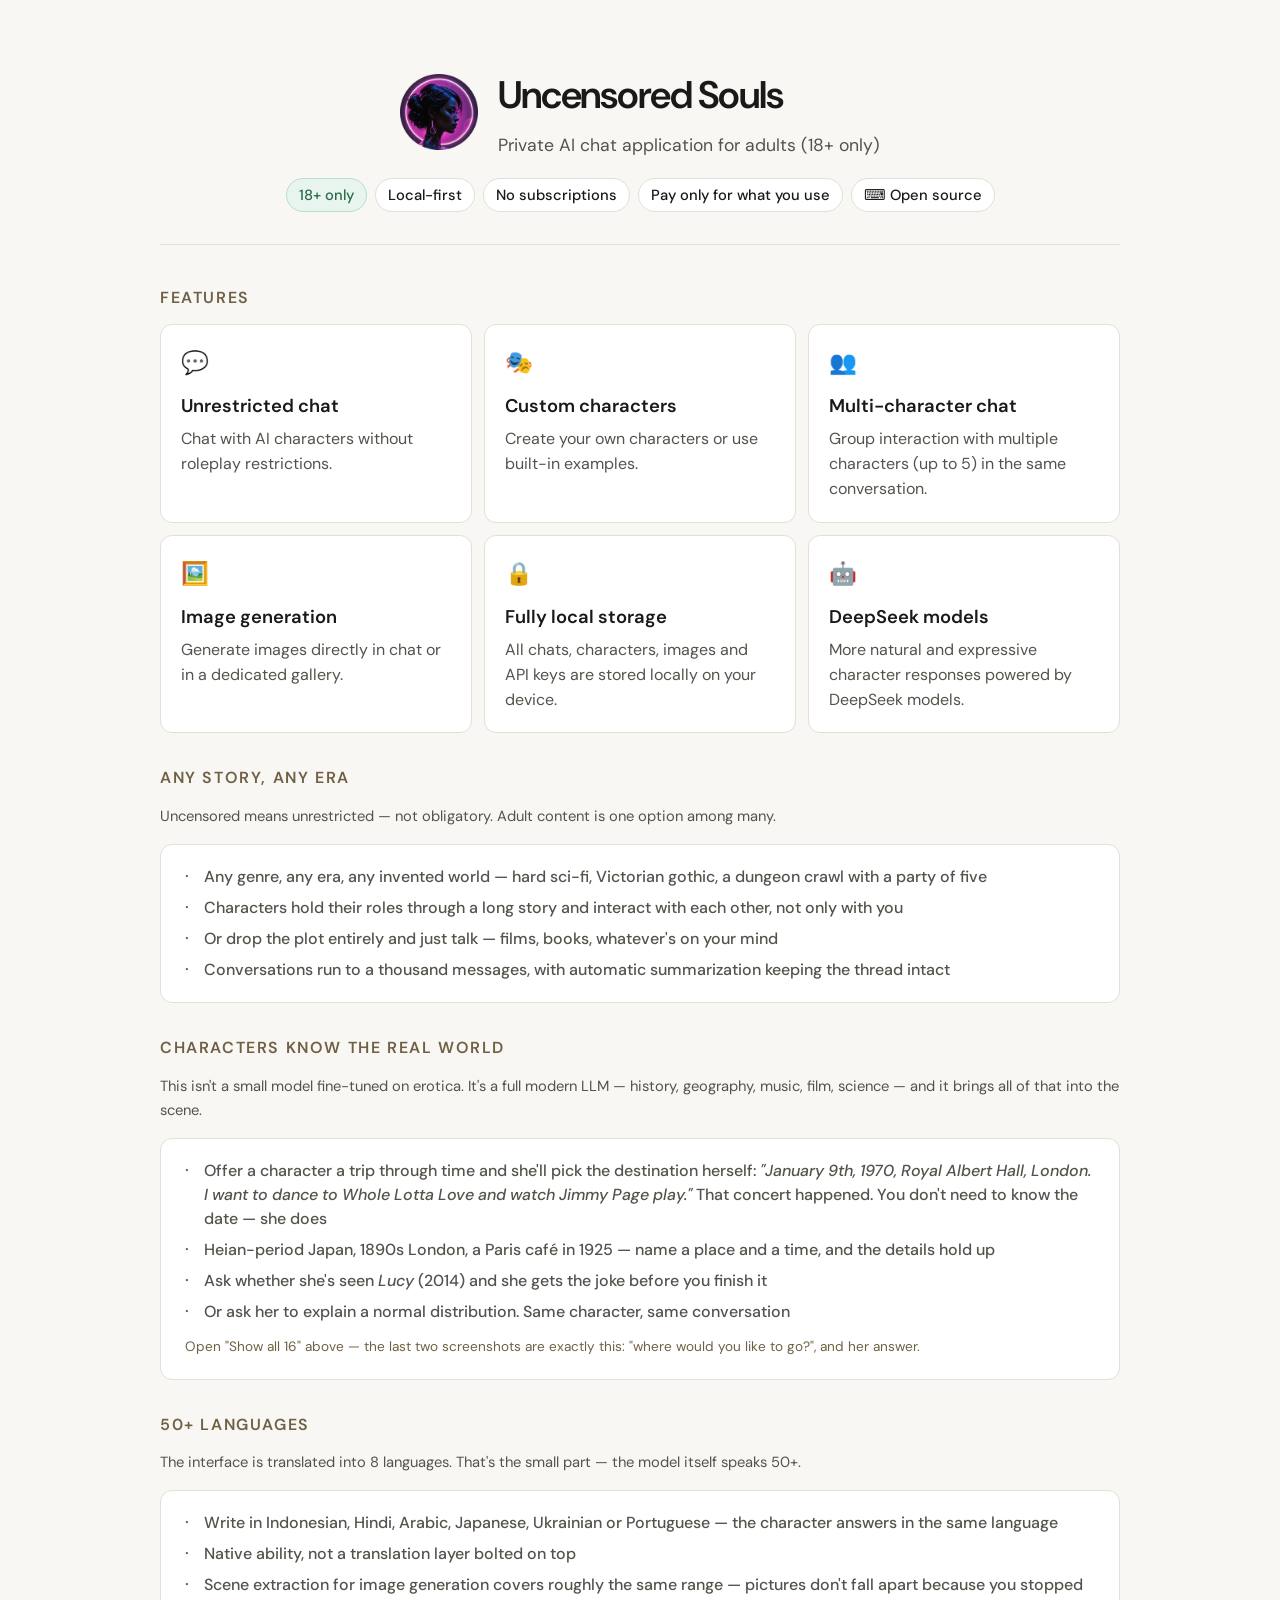
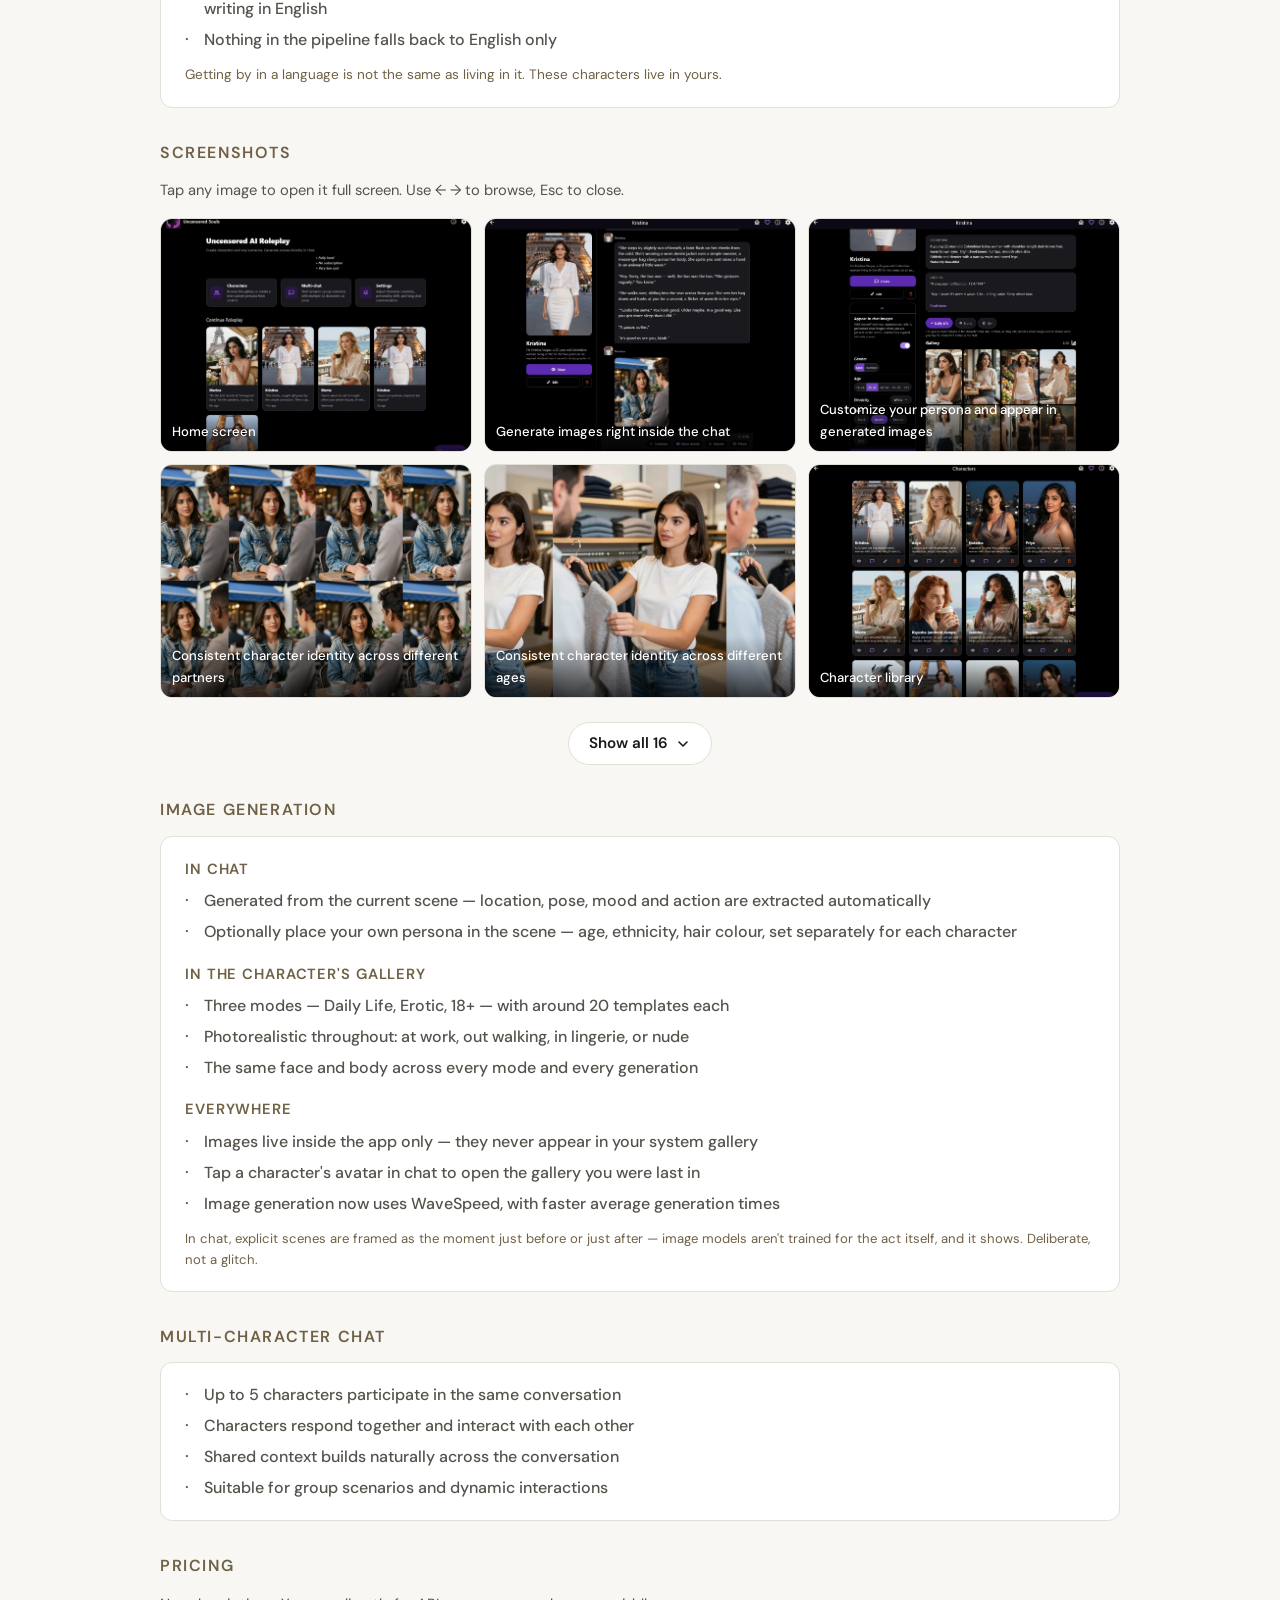
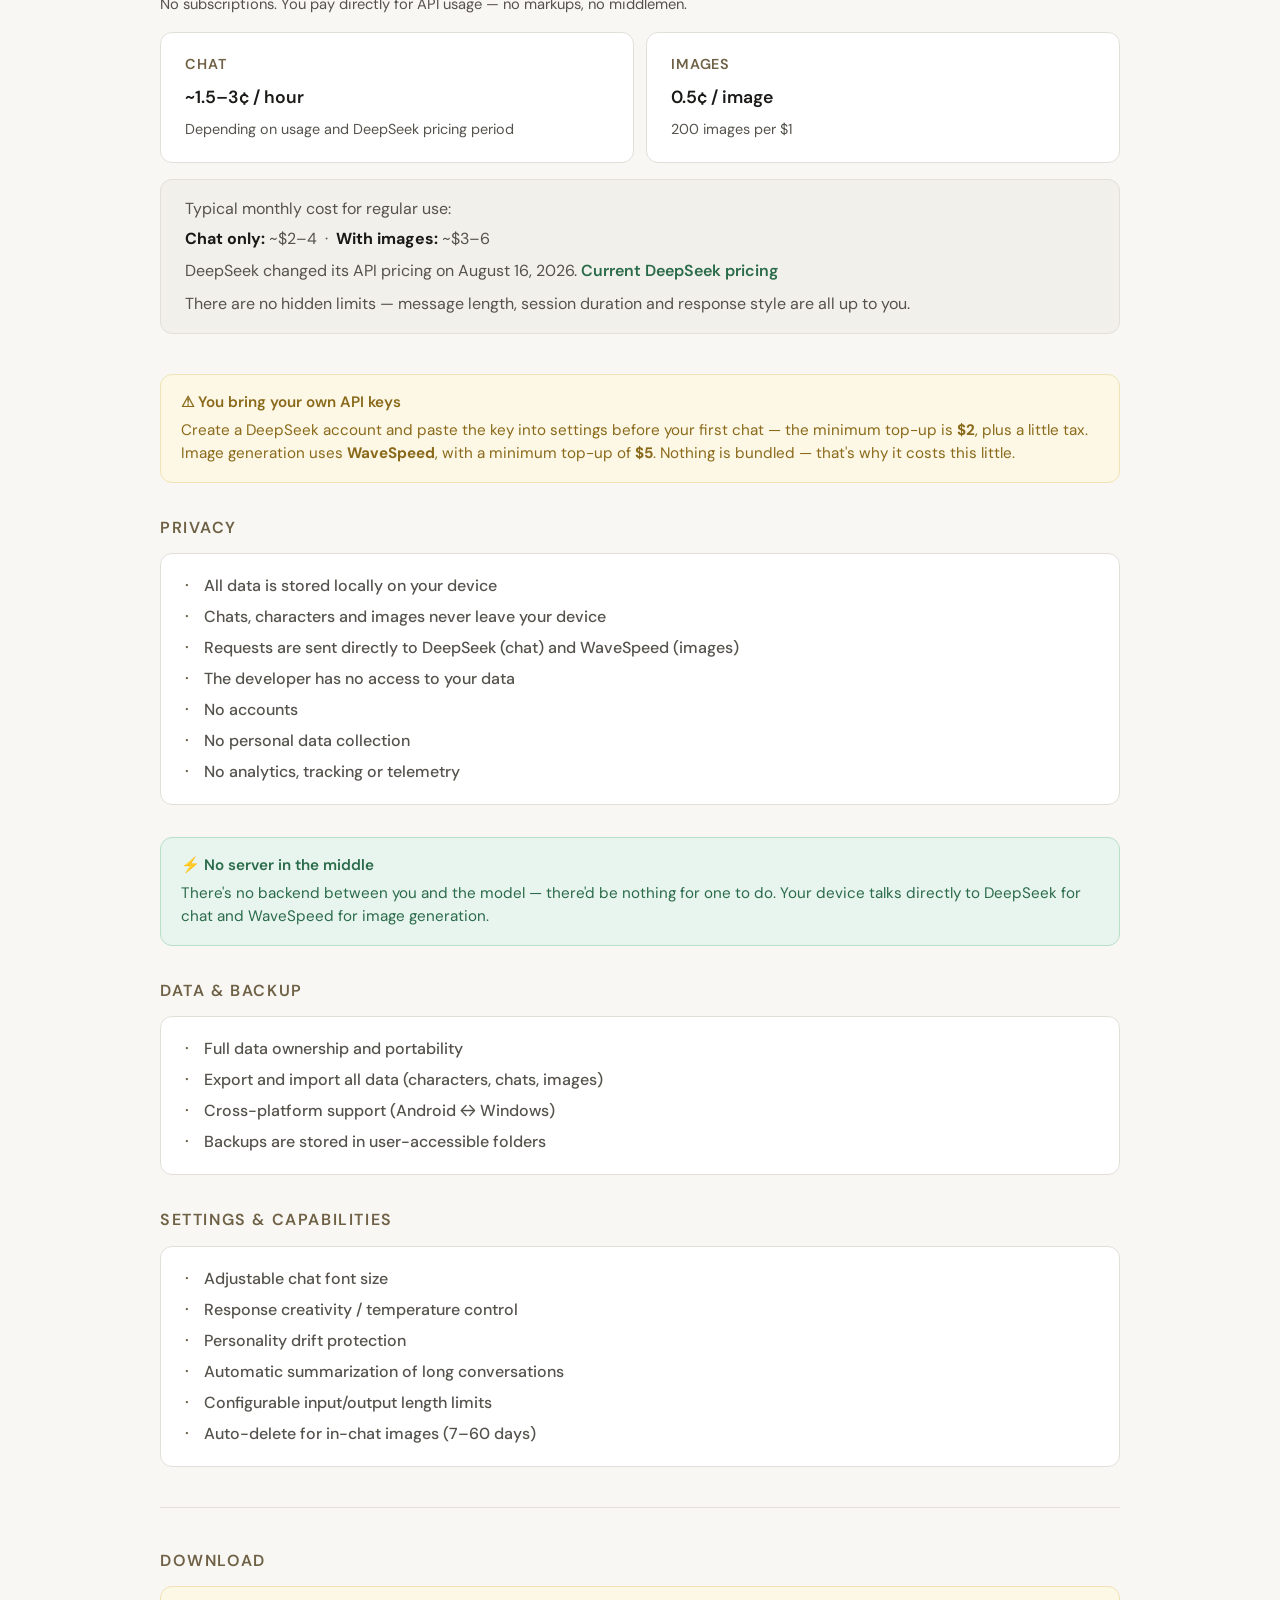
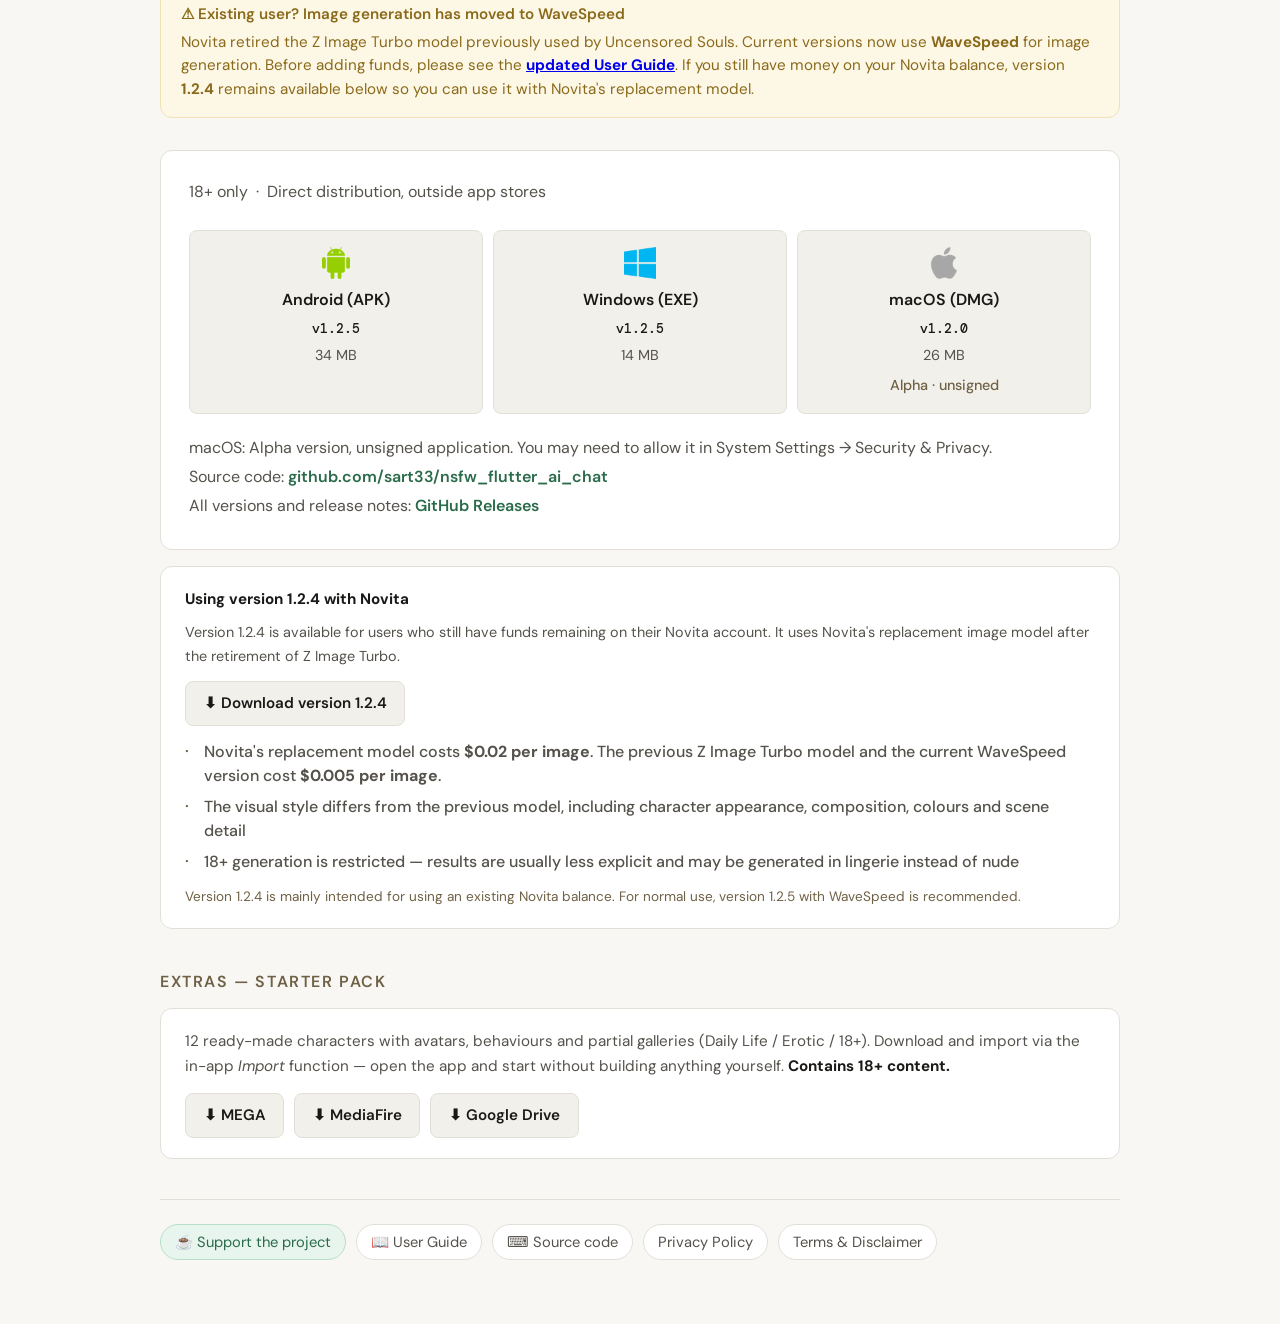
==== commit e4c9e307: "Update download section with WaveSpeed information Added information about the transition to WaveSpe" ====
--- a/index.html
+++ b/index.html
@@ -567,6 +567,18 @@
   <hr class="divider">
 
   <div class="section-title">Download</div>
+<div class="callout amber">
+  <div class="callout-title">⚠ Existing user? Image generation has moved to WaveSpeed</div>
+  <p>
+    Novita retired the Z Image Turbo model previously used by Uncensored Souls.
+    Current versions now use <strong>WaveSpeed</strong> for image generation.
+    Before adding funds, please see the
+    <a href="user-guide.html"><strong>updated User Guide</strong></a>.
+    If you still have money on your Novita balance, version <strong>1.2.4</strong>
+    remains available below so you can use it with Novita's replacement model.
+  </p>
+</div>
+
   <div class="download-section">
     <div class="download-sub">18+ only &nbsp;·&nbsp; Direct distribution, outside app stores</div>
   <div class="download-buttons">
@@ -601,10 +613,19 @@
     <strong style="color:var(--text);">Using version 1.2.4 with Novita</strong>
   </p>
 
-  <p style="font-size:0.9rem;color:var(--text-muted);margin-bottom:0.75rem;">
-    Version 1.2.4 is available for users who still have funds remaining on their Novita account.
-    It uses Novita's replacement image model after the retirement of Z Image Turbo.
-  </p>
+<p style="font-size:0.9rem;color:var(--text-muted);margin-bottom:0.75rem;">
+  Version 1.2.4 is available for users who still have funds remaining on their Novita account.
+  It uses Novita's replacement image model after the retirement of Z Image Turbo.
+</p>
+
+<div class="pack-links" style="margin-bottom:0.9rem;">
+  <a class="pack-btn"
+     href="https://github.com/sart33/uncensored-souls/releases/tag/v1.2.4"
+     target="_blank"
+     rel="noopener noreferrer">
+    ⬇ Download version 1.2.4
+  </a>
+</div>
 
   <ul class="info-list">
 <li>
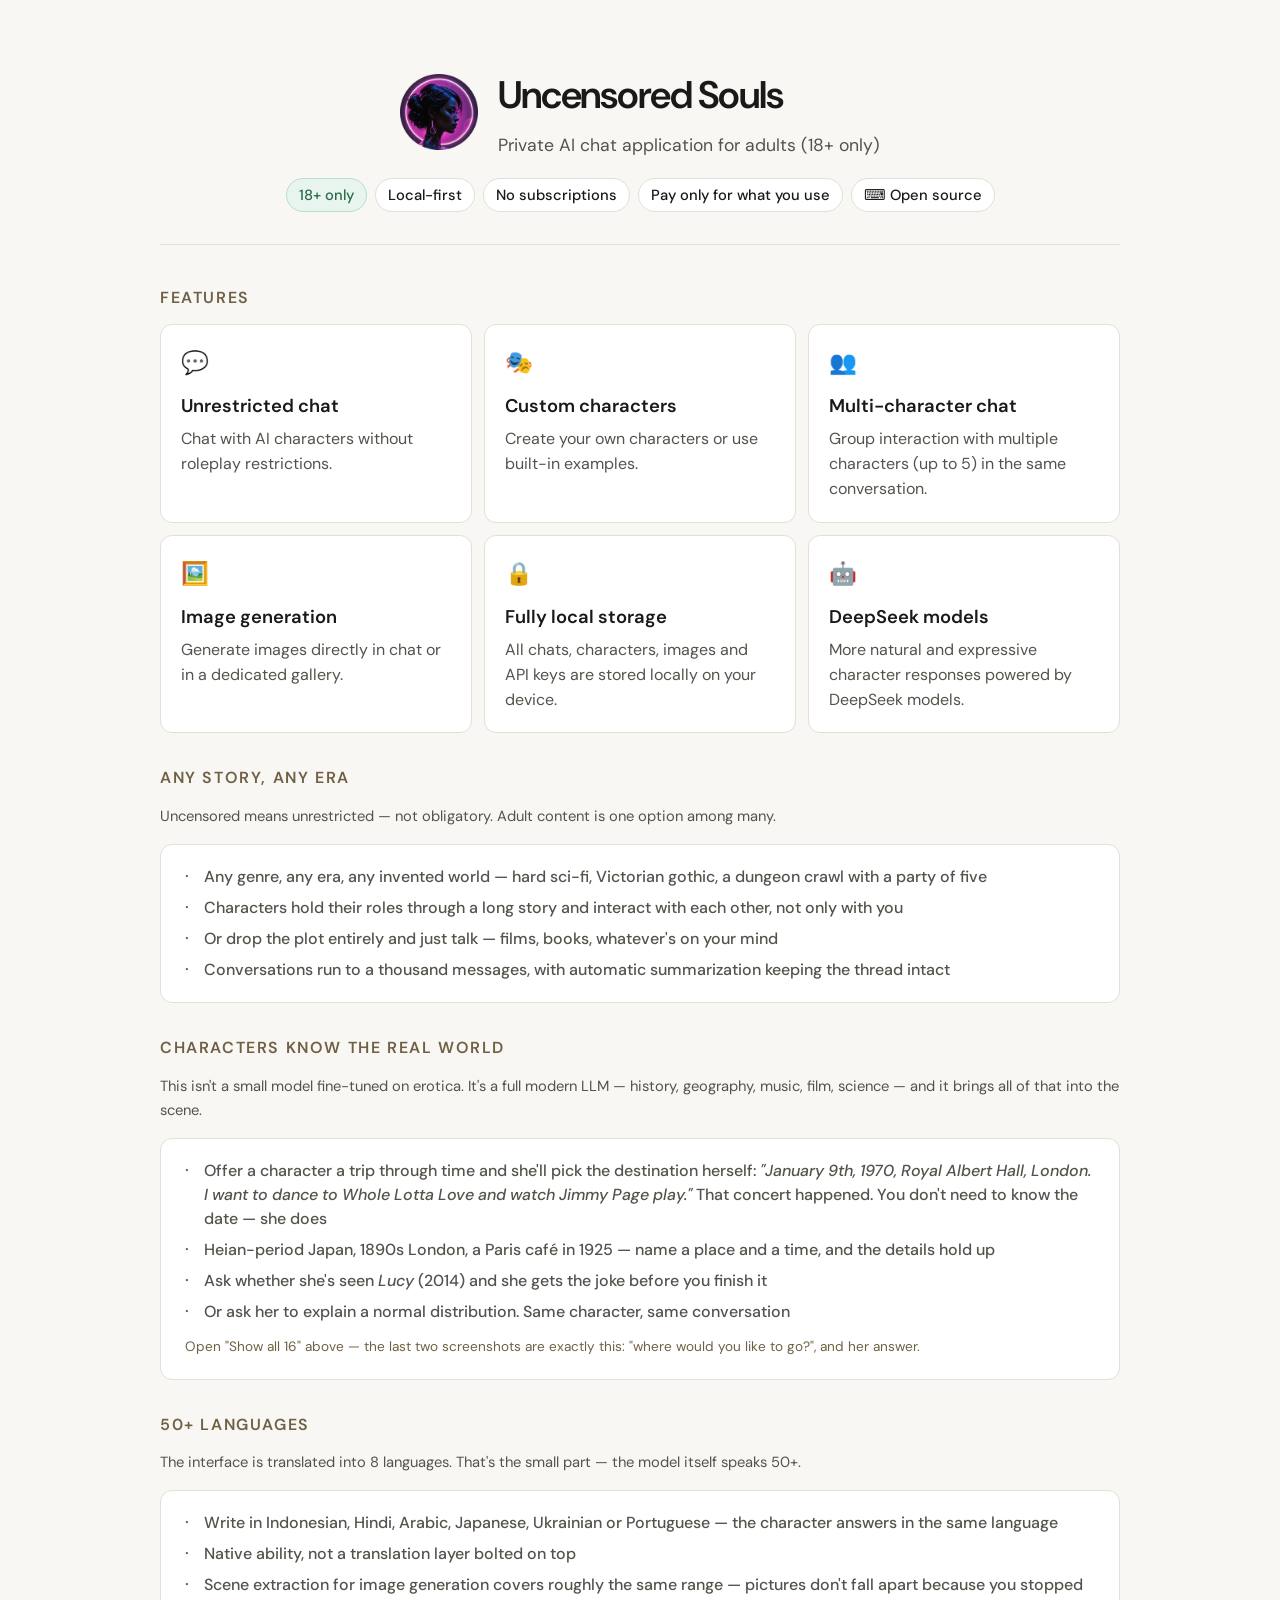
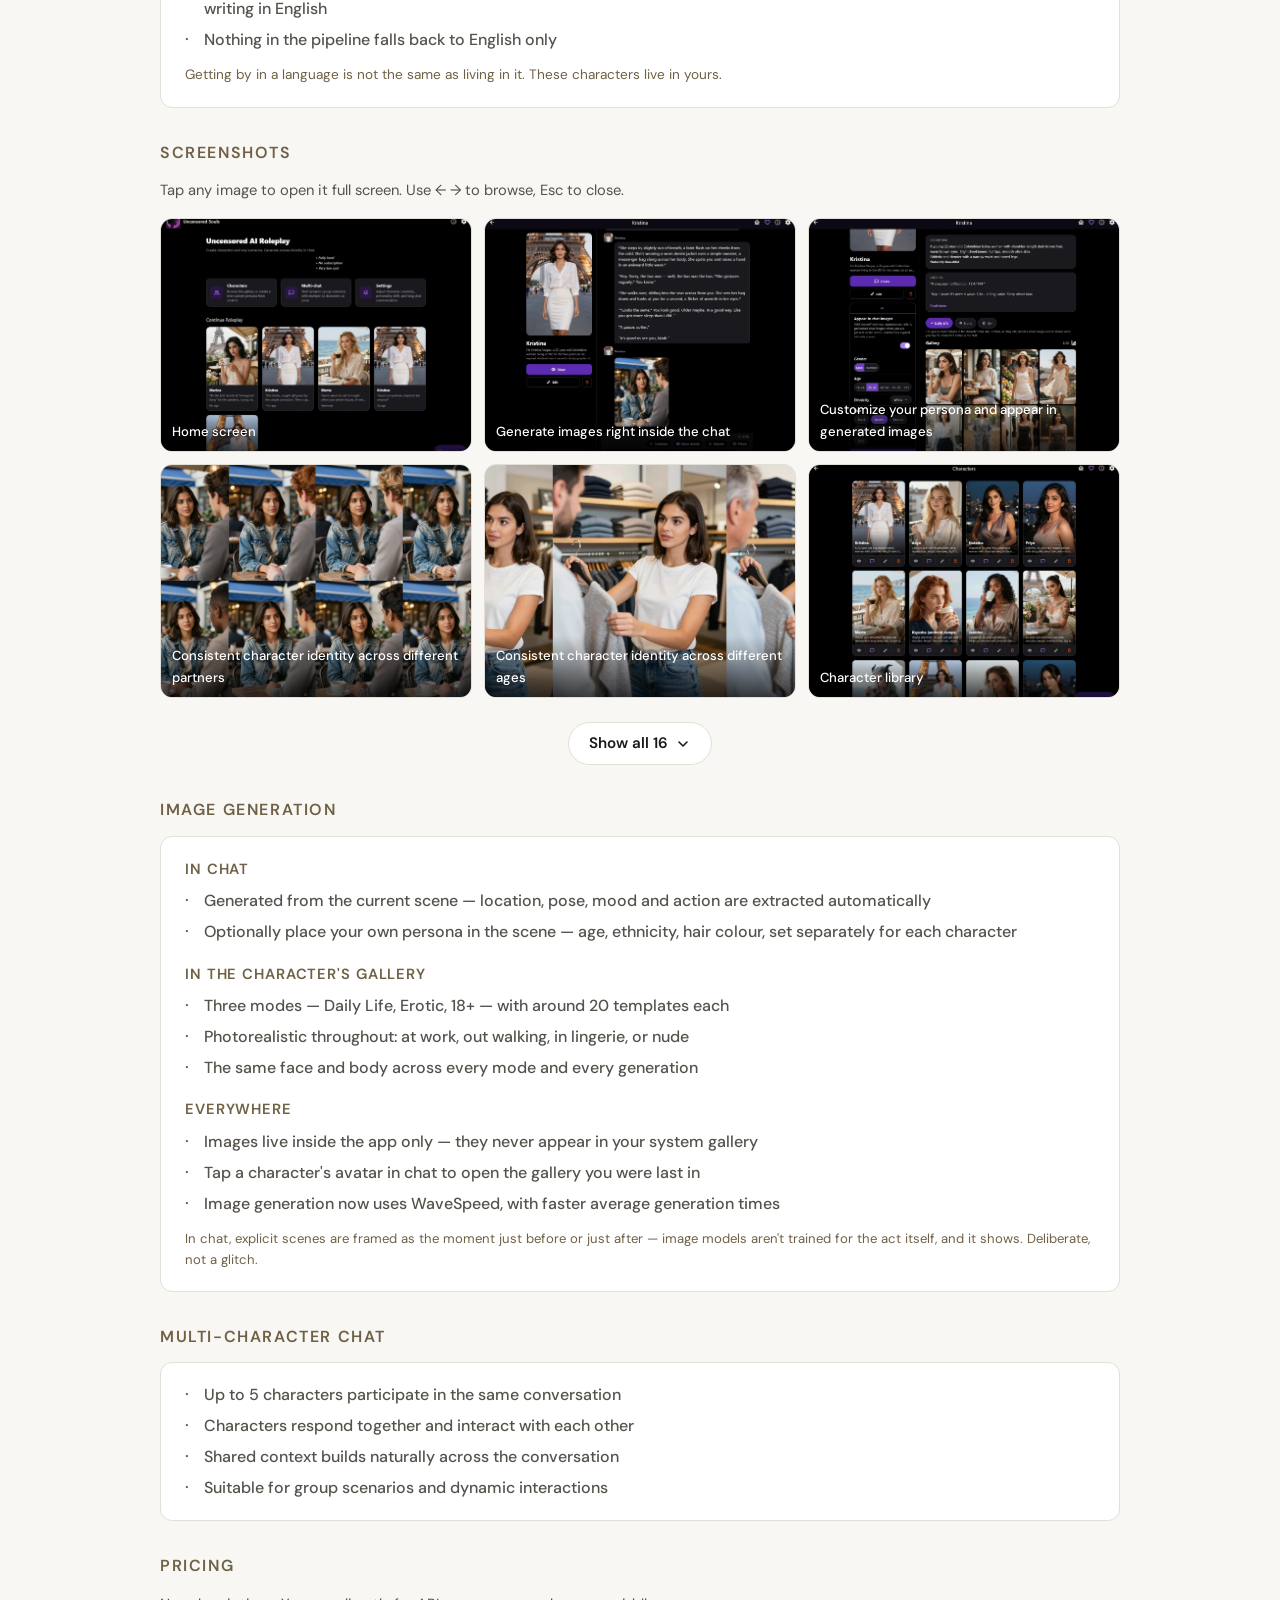
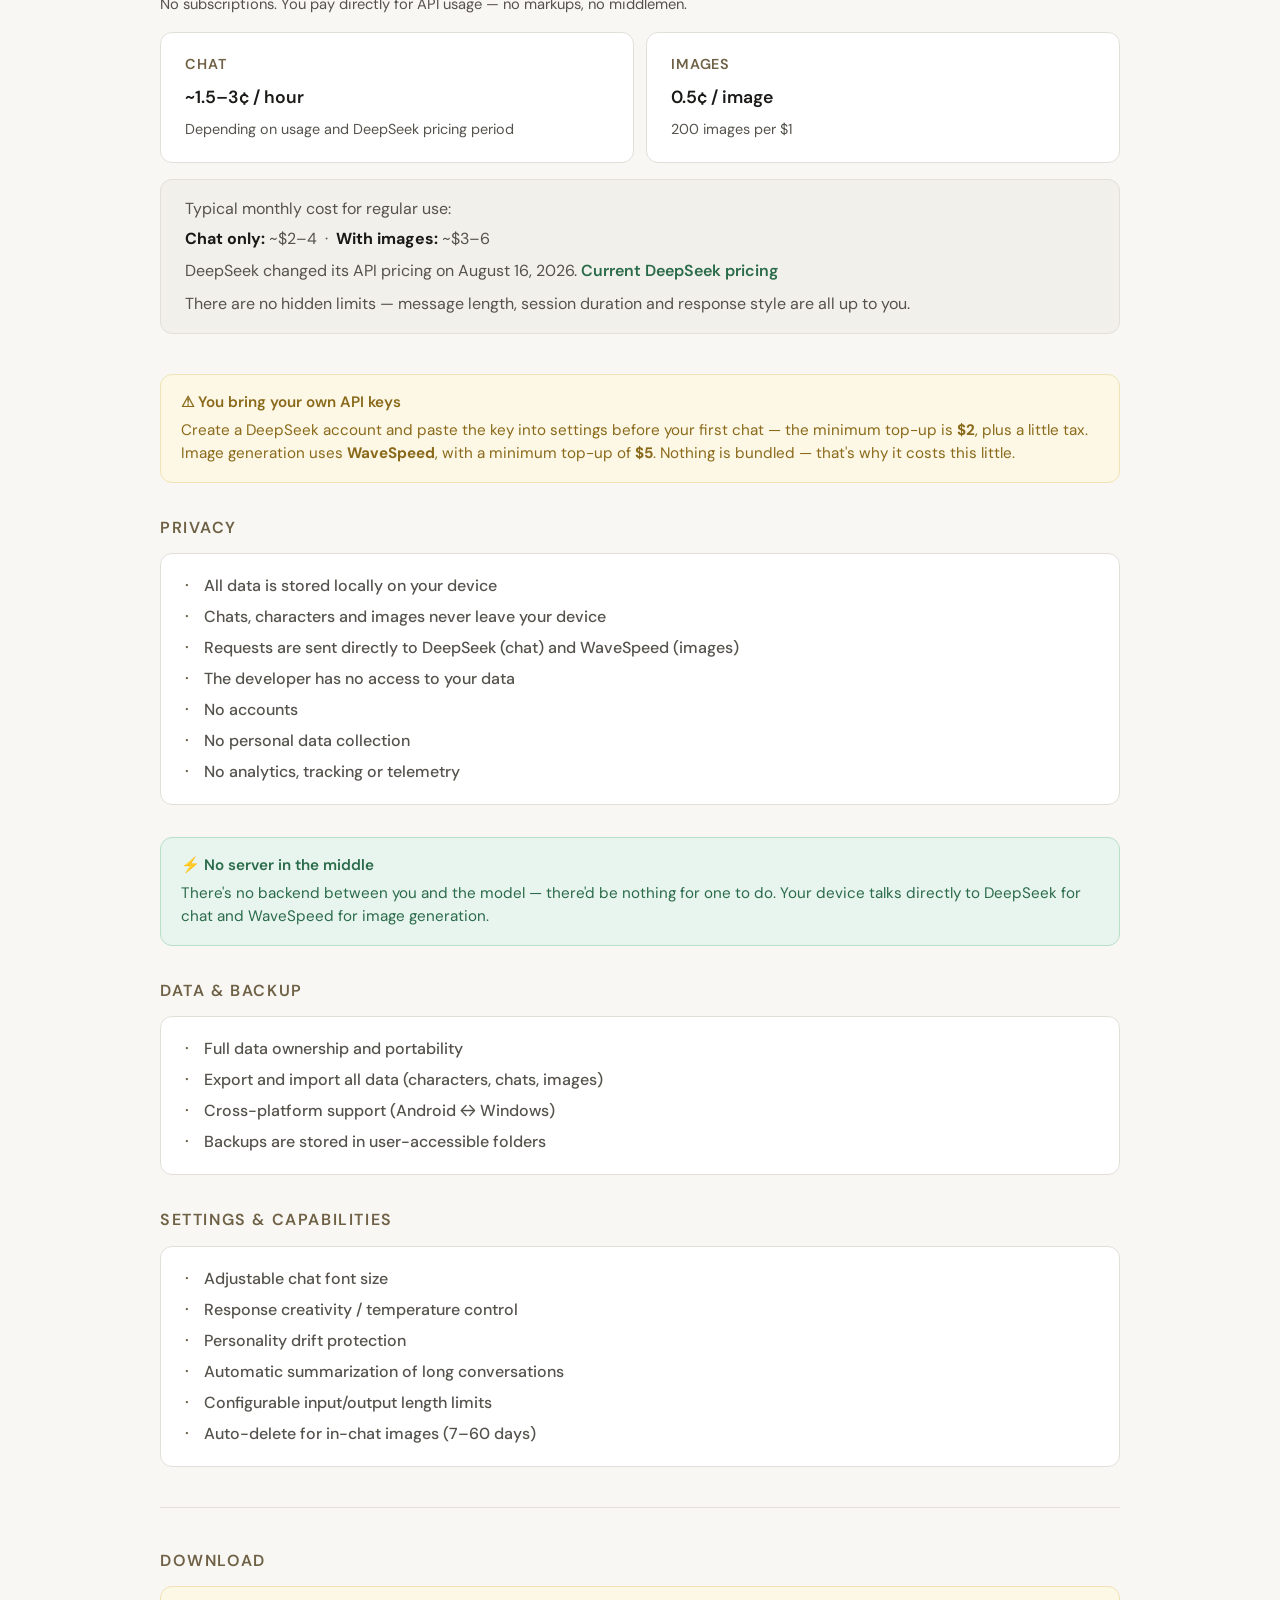
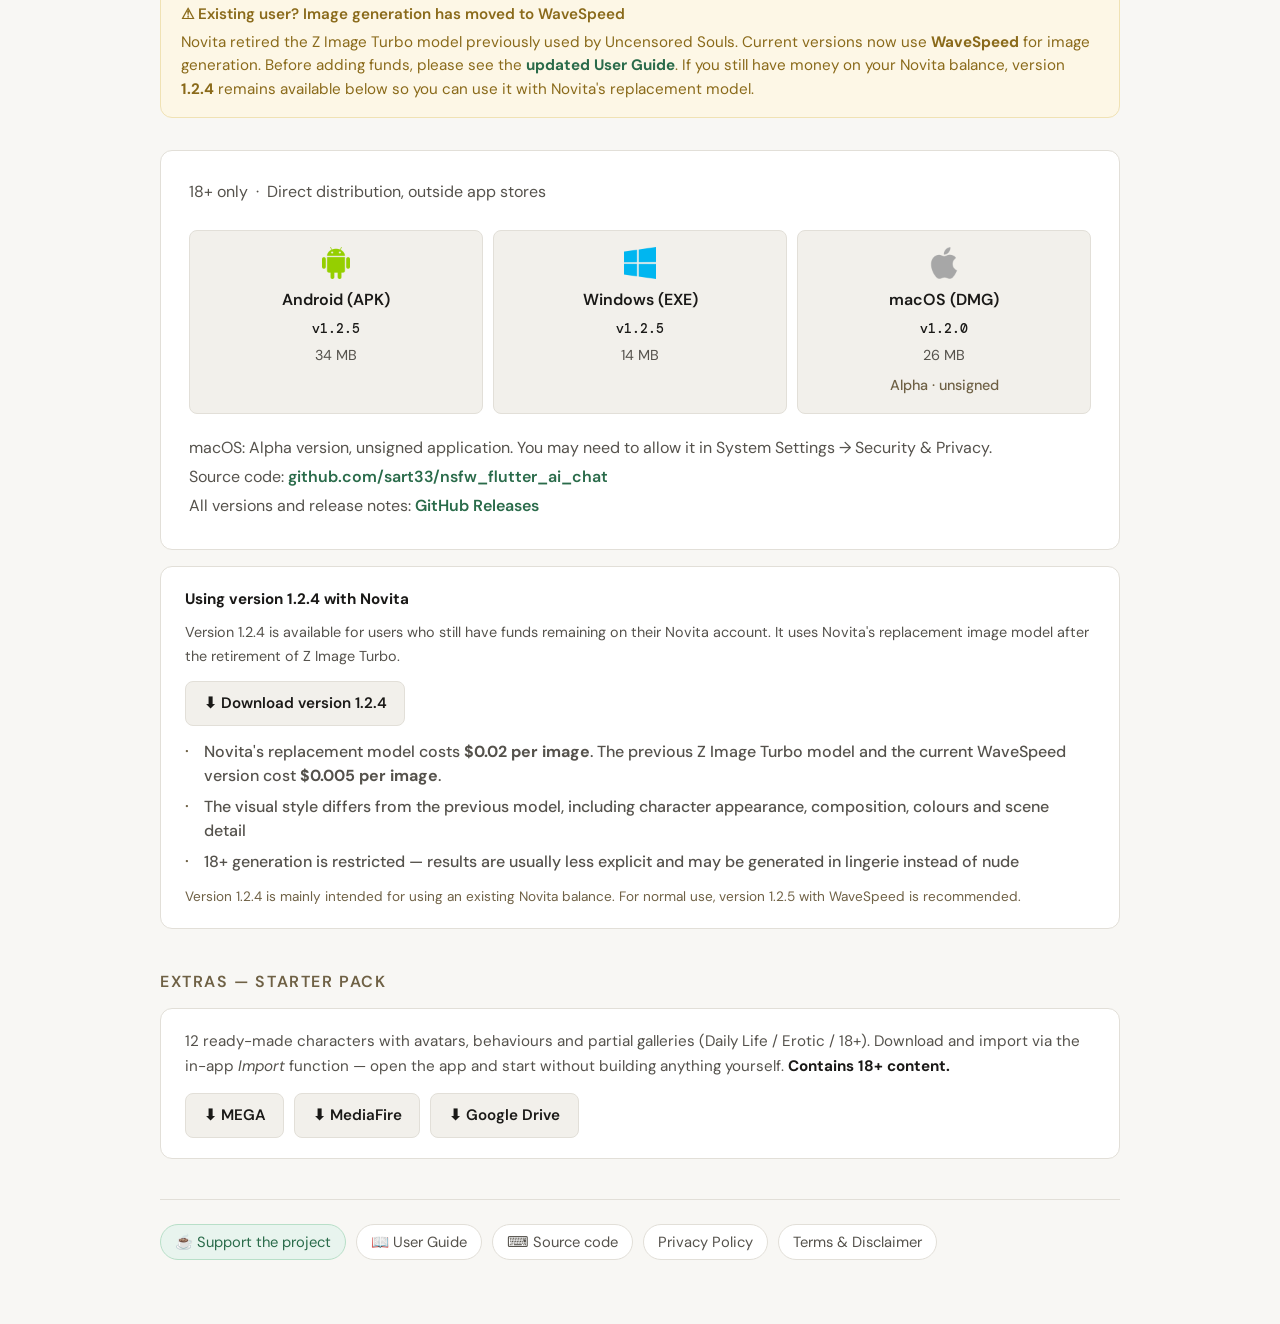
==== commit d1ca044f: "Modify download section for image generation update Updated callout section to include information a" ====
--- a/index.html
+++ b/index.html
@@ -567,7 +567,7 @@
   <hr class="divider">
 
   <div class="section-title">Download</div>
-<div class="callout amber">
+<div class="callout amber download-meta">
   <div class="callout-title">⚠ Existing user? Image generation has moved to WaveSpeed</div>
   <p>
     Novita retired the Z Image Turbo model previously used by Uncensored Souls.
